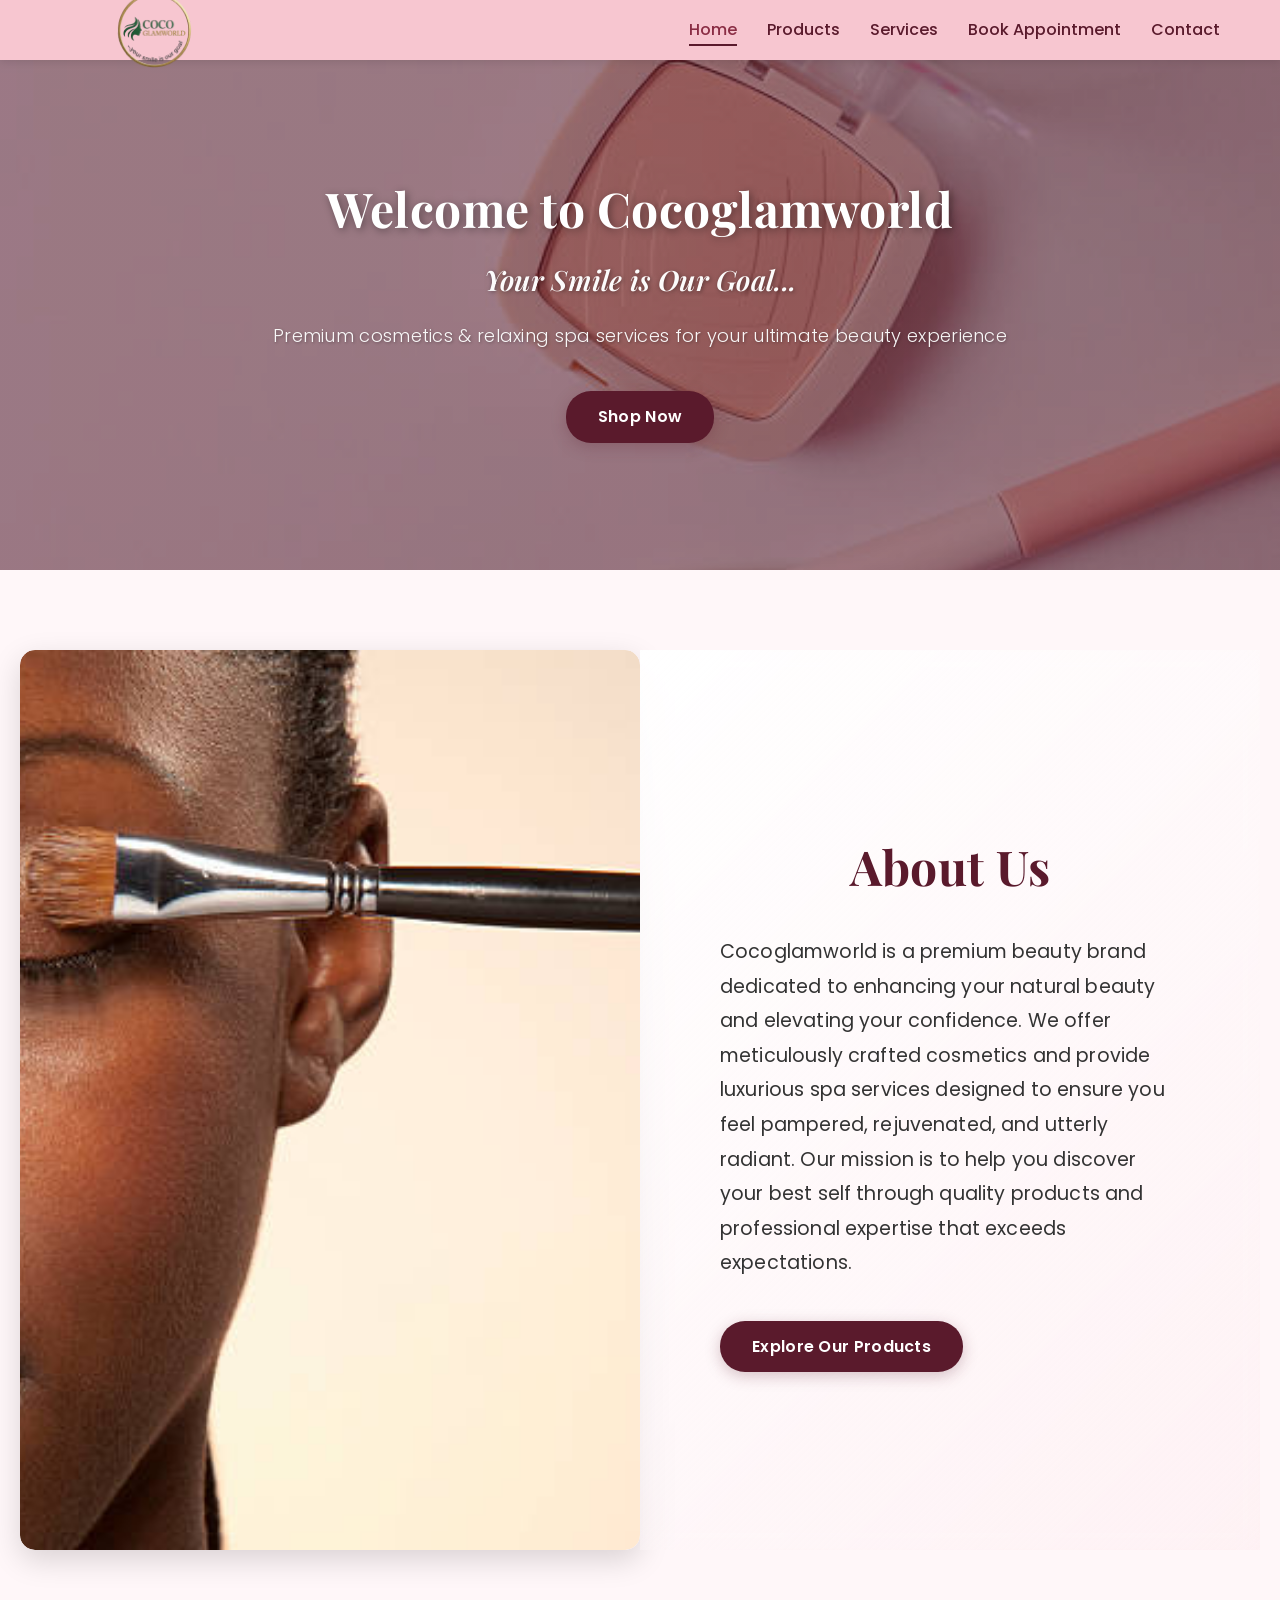
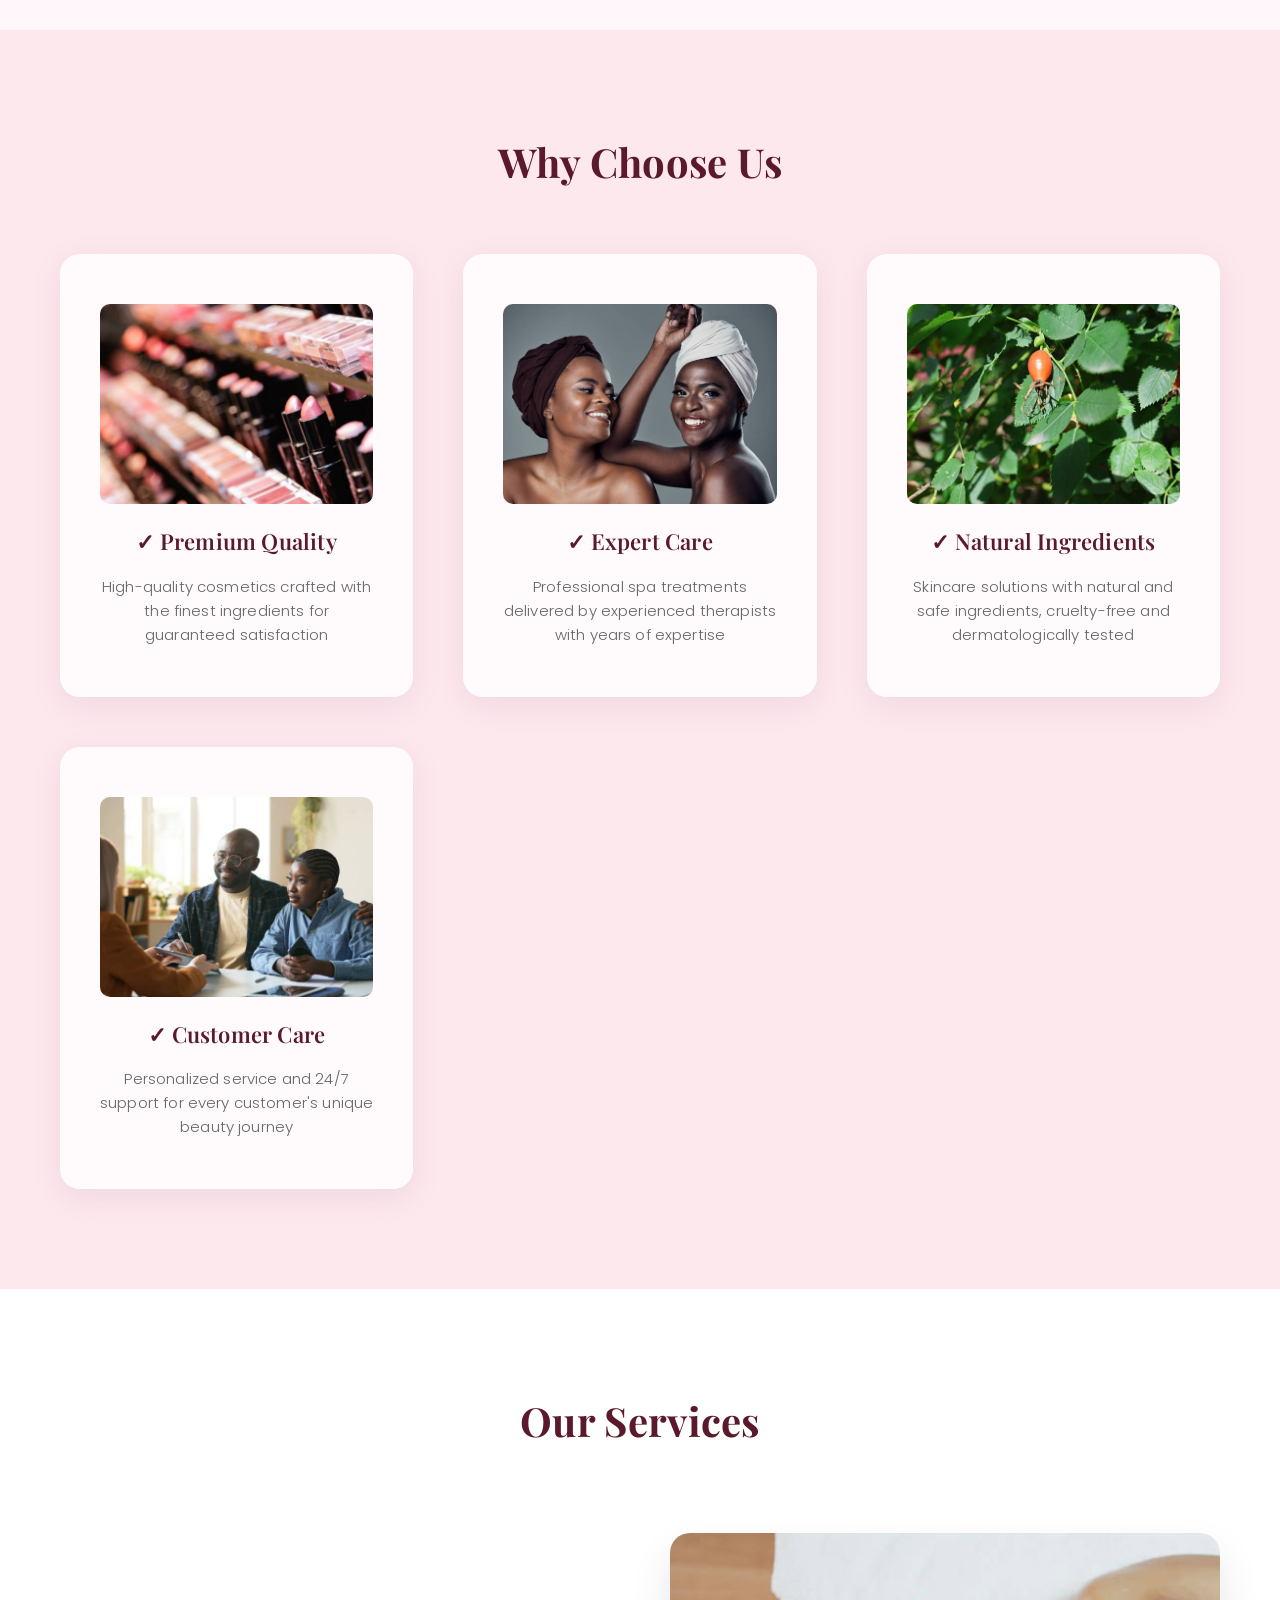
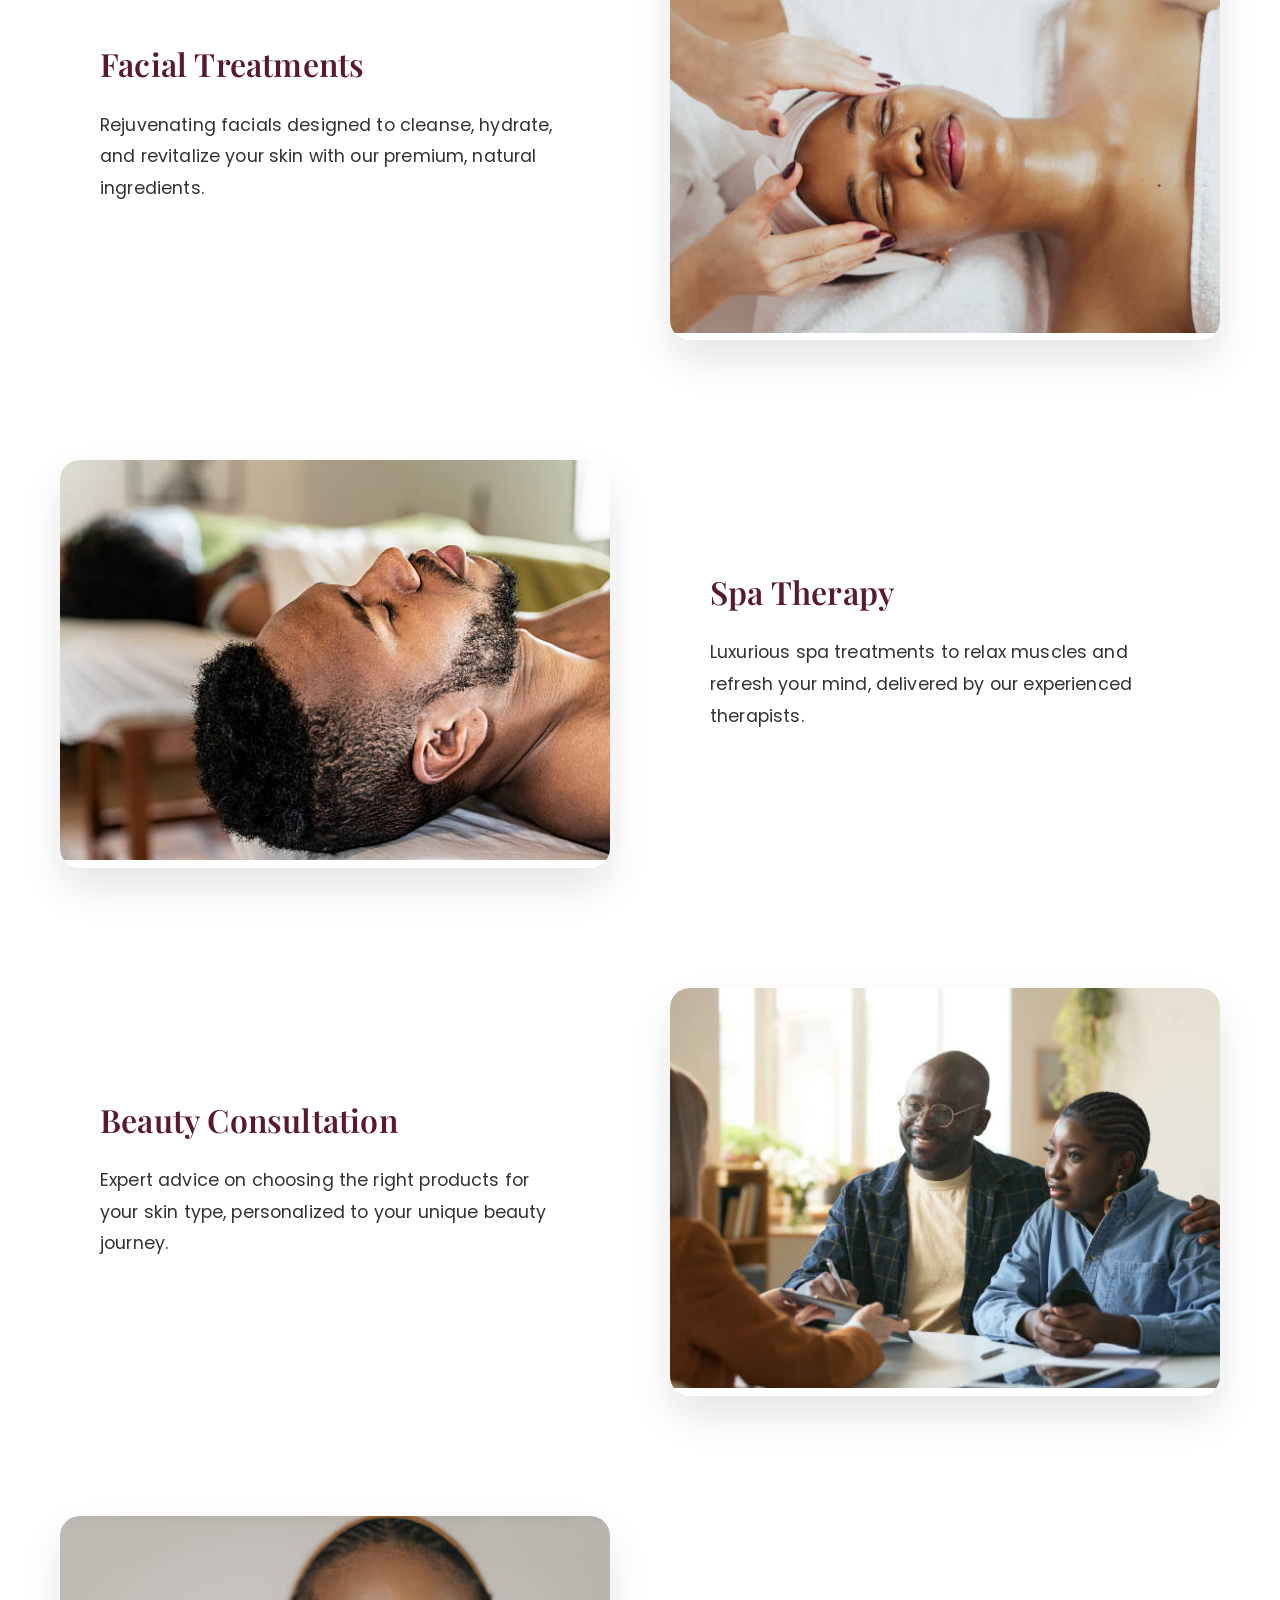
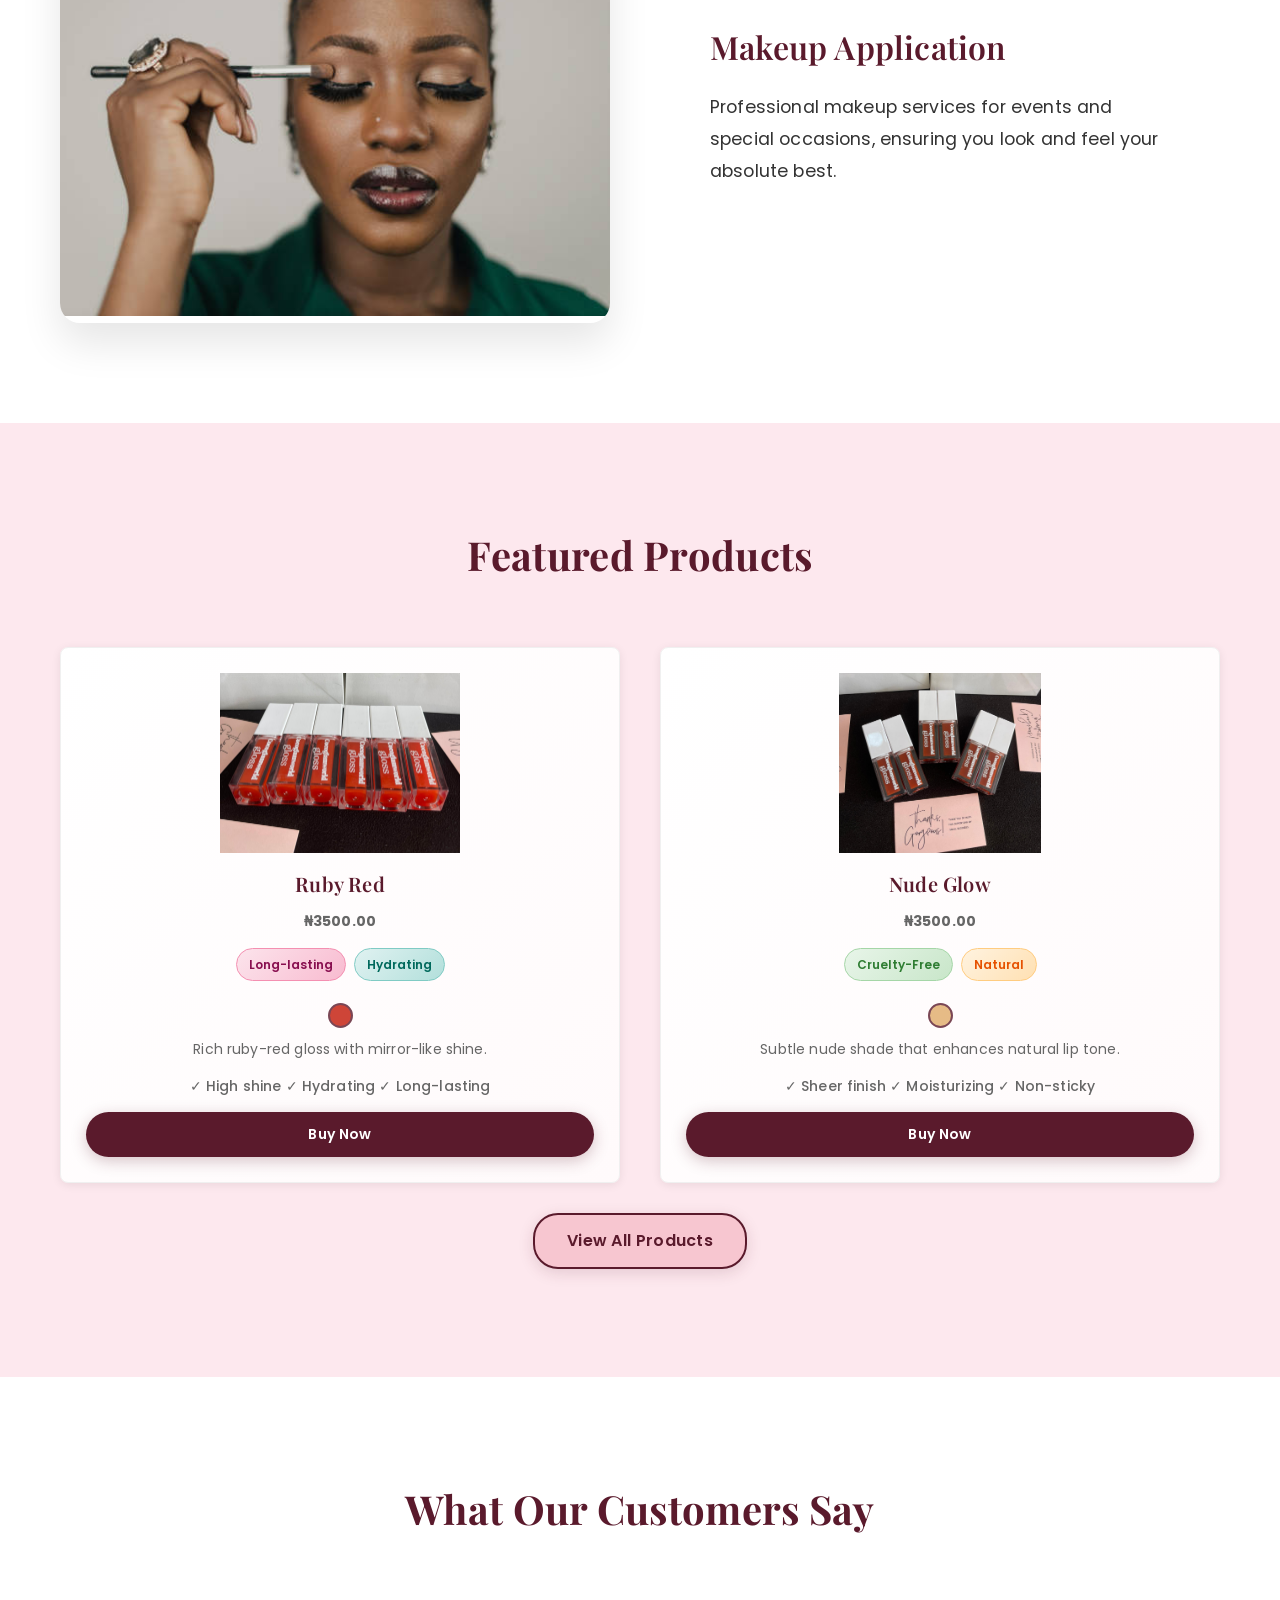
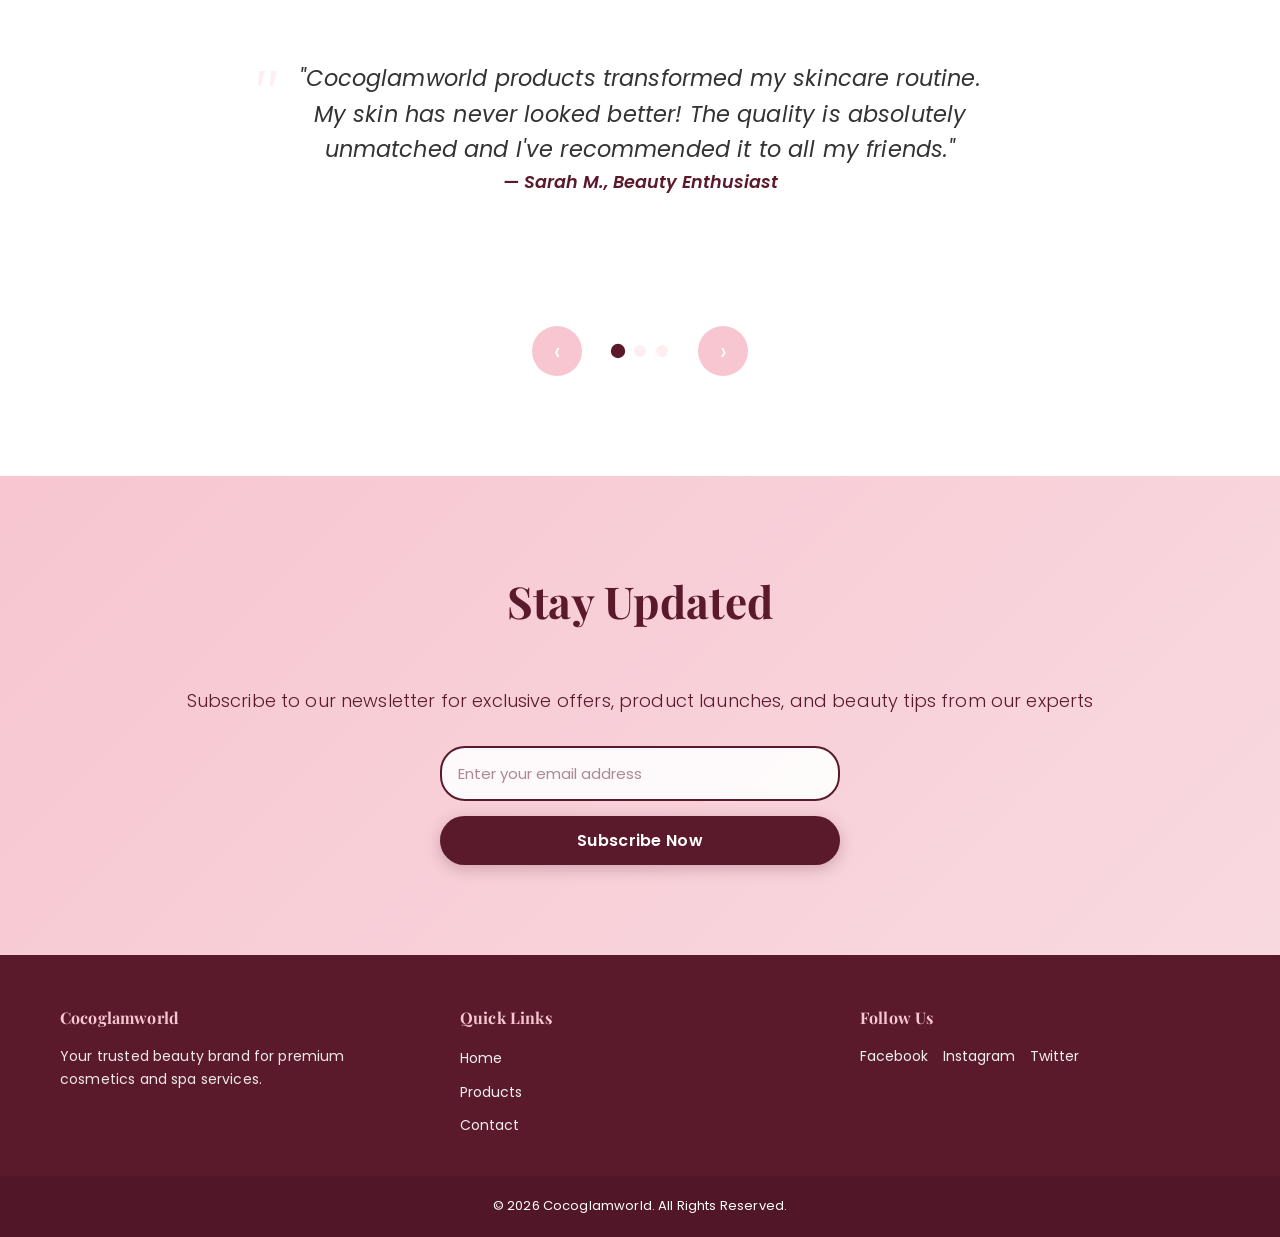
==== index.html @ d9395683 "Add order success page" ====
<!DOCTYPE html>
<html lang="en">
<head>
    <meta charset="UTF-8">
    <meta name="viewport" content="width=device-width, initial-scale=1.0">
    <meta name="description" content="Cocoglamworld - Premium cosmetics and professional spa services for your ultimate beauty experience. Luxurious treatments, quality products, and expert care.">
    <meta name="keywords" content="beauty, spa, cosmetics, massage, facials, skincare, luxury">
    <meta name="author" content="Cocoglamworld">
    <meta property="og:title" content="Cocoglamworld - Premium Beauty & Spa Services">
    <meta property="og:description" content="Experience luxury spa services and premium cosmetics designed to enhance your natural beauty and boost your confidence.">
    <meta property="og:type" content="website">
    <meta property="og:url" content="https://cocoglamworld.com">
    <meta name="twitter:card" content="summary_large_image">
    <meta name="twitter:title" content="Cocoglamworld - Your Beauty Destination">
    <meta name="twitter:description" content="Premium cosmetics and professional spa services in Abuja, Nigeria.">
    <meta name="theme-color" content="#5a1a2c">
    <meta name="apple-mobile-web-app-capable" content="yes">
    <link rel="canonical" href="https://cocoglamworld.com">
    <title>Cocoglamworld - Premium Cosmetics & Spa Services</title>
    <link href="https://fonts.googleapis.com/css2?family=Playfair+Display:wght@600;700;800&family=Poppins:wght@300;400;500;600;700&display=swap" rel="stylesheet">
    <link rel="stylesheet" href="style.css">
</head>
<body>

    <!-- Navigation Bar -->
    <nav class="navbar">
        <div class="nav-container">
            <a href="index.html" class="logo"><img src="images/roundlogo-removebg-preview.png" alt="Cocoglamworld Logo"></a>
            <button class="nav-toggle" id="navToggle" aria-label="Open menu">
                <span></span>
                <span></span>
                <span></span>
            </button>
            <ul class="nav-menu" id="navMenu">
                <li><a href="index.html" class="active">Home</a></li>
                <li><a href="products.html">Products</a></li>
                <li><a href="services.html">Services</a></li>
                <li><a href="products.html?type=service#orderForm">Book Appointment</a></li>
                <li><a href="contact.html">Contact</a></li>
            </ul>
        </div>
    </nav>

    <!-- Hero Section -->
    <section class="hero" aria-label="Hero section featuring luxury cosmetics and beauty products flat lay with soft pastel background">
        <div class="hero-content">
            <h1>Welcome to Cocoglamworld</h1>
            <p class="tagline">Your Smile is Our Goal...</p>
            <p class="hero-subtitle">Premium cosmetics & relaxing spa services for your ultimate beauty experience</p>
            <a href="products.html" class="btn btn-primary">Shop Now</a>
        </div>
    </section>

    <!-- About Section -->
    <section class="about" aria-label="About us section with background image of woman with natural beauty">
        <div class="about-split">
            <div class="about-image">
                <img src="images/aboutbackground.jpg" alt="Woman with natural beauty" />
            </div>
            <div class="about-content">
                <h2>About Us</h2>
                <p>
                    Cocoglamworld is a premium beauty brand dedicated to enhancing your natural beauty and elevating your confidence. 
                    We offer meticulously crafted cosmetics and provide luxurious spa services designed to ensure you feel pampered, 
                    rejuvenated, and utterly radiant. Our mission is to help you discover your best self through quality products and 
                    professional expertise that exceeds expectations.
                </p>
                <a href="products.html" class="btn btn-primary">Explore Our Products</a>
            </div>
        </div>
    </section>

    <!-- Features Section -->
    <section class="features">
        <div class="container">
            <h2>Why Choose Us</h2>
            <div class="features-grid">
                <div class="feature-card">
                    <img src="images/Premiumbeautycosmetics.jpg" alt="Premium beauty products" loading="lazy" />
                    <h3>✓ Premium Quality</h3>
                    <p>High-quality cosmetics crafted with the finest ingredients for guaranteed satisfaction</p>
                </div>
                <div class="feature-card">
                    <img src="images/Expertbeautycaresession.jpg" alt="Expert beauty care session" loading="lazy" />
                    <h3>✓ Expert Care</h3>
                    <p>Professional spa treatments delivered by experienced therapists with years of expertise</p>
                </div>
                <div class="feature-card">
                    <img src="images/Naturalskincareingredients.jpg" alt="Natural skincare ingredients" loading="lazy" />
                    <h3>✓ Natural Ingredients</h3>
                    <p>Skincare solutions with natural and safe ingredients, cruelty-free and dermatologically tested</p>
                </div>
                <div class="feature-card">
                    <img src="images/Happycustomerconsultation.jpg" alt="Happy customer consultation" loading="lazy" />
                    <h3>✓ Customer Care</h3>
                    <p>Personalized service and 24/7 support for every customer's unique beauty journey</p>
                </div>
            </div>
        </div>
    </section>

    <!-- Services Section -->
    <section class="services" id="services">
        <div class="container">
            <h2>Our Services</h2>
            <div class="services-flow">
                <div class="service-block">
                    <div class="service-content">
                        <h3>Facial Treatments</h3>
                        <p>Rejuvenating facials designed to cleanse, hydrate, and revitalize your skin with our premium, natural ingredients.</p>
                    </div>
                    <div class="service-image">
                        <img src="images/facialtreatment.jpg " alt="Professional facial treatment service" loading="lazy" />
                    </div>
                </div>
                <div class="service-block reverse">
                    <div class="service-content">
                        <h3>Spa Therapy</h3>
                        <p>Luxurious spa treatments to relax muscles and refresh your mind, delivered by our experienced therapists.</p>
                    </div>
                    <div class="service-image">
                        <img src="images/spatherapy.jpg" alt="Relaxing spa therapy experience" loading="lazy" />
                    </div>
                </div>
                <div class="service-block">
                    <div class="service-content">
                        <h3>Beauty Consultation</h3>
                        <p>Expert advice on choosing the right products for your skin type, personalized to your unique beauty journey.</p>
                    </div>
                    <div class="service-image">
                        <img src="images/Happycustomerconsultation.jpg" alt="Beauty consultation session" loading="lazy" />
                    </div>
                </div>
                <div class="service-block reverse">
                    <div class="service-content">
                        <h3>Makeup Application</h3>
                        <p>Professional makeup services for events and special occasions, ensuring you look and feel your absolute best.</p>
                    </div>
                    <div class="service-image">
                        <img src="images/Makeupapplicationservice.jpg" alt="Professional makeup application service" loading="lazy" />
                    </div>
                </div>
            </div>
        </div>
    </section>

    <!-- Products Preview Section -->
    <section class="products-preview">
        <div class="container">
            <h2>Featured Products</h2>
            <div id="featuredContainer" class="products-grid">
                <!-- featured items injected by JavaScript -->
            </div>
            <div class="text-center">
                <a href="products.html" class="btn btn-secondary">View All Products</a>
            </div>
        </div>
    </section>

    <!-- Testimonials Section -->
    <section class="testimonials">
        <div class="container">
            <h2>What Our Customers Say</h2>
            <div class="testimonial-slider">
                <div class="testimonial-slide active">
                    <blockquote>
                        <p>"Cocoglamworld products transformed my skincare routine. My skin has never looked better! The quality is absolutely unmatched and I've recommended it to all my friends."</p>
                        <cite>— Sarah M., Beauty Enthusiast</cite>
                    </blockquote>
                </div>
                <div class="testimonial-slide">
                    <blockquote>
                        <p>"The spa services are absolutely amazing. I feel completely relaxed and rejuvenated after every visit. The therapists are so professional and attentive to detail."</p>
                        <cite>— Jessica L., Spa Lover</cite>
                    </blockquote>
                </div>
                <div class="testimonial-slide">
                    <blockquote>
                        <p>"Best cosmetics I've used! The quality is outstanding and the results are immediate. Worth every naira spent. I'm a loyal customer for life!"</p>
                        <cite>— Amanda T., Makeup Artist</cite>
                    </blockquote>
                </div>
                <div class="slider-controls">
                    <button class="slider-btn prev" aria-label="Previous testimonial">‹</button>
                    <div class="slider-dots">
                        <span class="dot active" data-slide="0"></span>
                        <span class="dot" data-slide="1"></span>
                        <span class="dot" data-slide="2"></span>
                    </div>
                    <button class="slider-btn next" aria-label="Next testimonial">›</button>
                </div>
            </div>
        </div>
    </section>

    <!-- Newsletter Section -->
    <section class="newsletter">
        <div class="container">
            <h2>Stay Updated</h2>
            <p>Subscribe to our newsletter for exclusive offers, product launches, and beauty tips from our experts</p>
            <form  action="https://formspree.io/f/xqednlyq" method="post" class="newsletter-form" id="newsletterForm"> 
                <label for="newsletterEmail" style="display:none;">Email Address</label>
                <input type="email" id="newsletterEmail" name="email" placeholder="Enter your email address" required aria-required="true" aria-label="Email address for newsletter subscription">
                <button type="submit" class="btn btn-primary">Subscribe Now</button>
            </form>
        </div>
    </section>

    <!-- Footer -->
    <footer class="footer">
        <div class="footer-content">
            <div class="footer-section">
                <h4>Cocoglamworld</h4>
                <p>Your trusted beauty brand for premium cosmetics and spa services.</p>
            </div>
            <div class="footer-section">
                <h4>Quick Links</h4>
                <ul>
                    <li><a href="index.html">Home</a></li>
                    <li><a href="products.html">Products</a></li>
                    <li><a href="contact.html">Contact</a></li>
                </ul>
            </div>
            <div class="footer-section">
                <h4>Follow Us</h4>
                <div class="social-links">
                    <a href="https://facebook.com" target="_blank" rel="noopener noreferrer">Facebook</a>
                    <a href="https://instagram.com" target="_blank" rel="noopener noreferrer">Instagram</a>
                    <a href="https://twitter.com" target="_blank" rel="noopener noreferrer">Twitter</a>
                </div>
            </div>
        </div>
        <div class="footer-bottom">
            <p>&copy; 2026 Cocoglamworld. All Rights Reserved.</p>
        </div>
    </footer>

    <script src="products-data.js"></script>
    <script src="script.js"></script>
</body>
</html>
---- style.css ----
/* Import premium fonts */
@import url('https://fonts.googleapis.com/css2?family=Playfair+Display:wght@600;700;800&family=Poppins:wght@300;400;500;600;700&display=swap');

/* Reset default browser styles */
* {
    margin: 0;
    padding: 0;
    box-sizing: border-box;
    font-family: 'Poppins', sans-serif;
}

/* Root Variables */
:root {
    --primary-color: #f7c6d0;
    --secondary-color: #5a1a2c;
    --light-bg: #fff7f9;
    --accent-color: #ffe4ea;
    --dark-text: #333;
    --light-text: #7a2b3e;
    --border-radius: 8px;
    --transition: 0.3s ease;
}

/* Body & General */
body {
    background-color: var(--light-bg);
    color: var(--dark-text);
    line-height: 1.6;
    font-weight: 400;
    overflow-x: hidden;
    padding-top: 60px;
}

p {
    font-family: 'Poppins', sans-serif;
    font-weight: 400;
    letter-spacing: 0.15px;
}

.container {
    max-width: 1200px;
    margin: 0 auto;
    padding: 0 20px;
}

/* Navigation Bar */
.navbar {
    background-color: var(--primary-color);
    position: fixed;
    top: 0;
    left: 0;
    right: 0;
    box-shadow: 0 2px 8px rgba(0, 0, 0, 0.1);
    z-index: 1000;
    width: 100%;
    overflow: visible;
}

.nav-container {
    max-width: 1200px;
    margin: 0 auto;
    padding: 0 20px;
    display: flex;
    justify-content: space-between;
    align-items: center;
    height: 60px;
    overflow: visible;
    width: 100%;
}

.logo {
    display: flex;
    align-items: center;
    text-decoration: none;
    height: 100%;
}

.logo img {
    max-height: 80px;
    width: auto;
    border-radius: 20%;
    height: auto;
    object-fit: contain;
    transition: all 0.3s ease;
    /* ensure transparent background fits navbar */
    display: block;
}

/* adapt to smaller screens */
@media (max-width: 768px) {
    .logo img {
        max-height: 60px;
    }
}

/* smaller logo when menu opens (optional, keeps icon tidy) */
.nav-toggle.open + .logo img {
    max-height: 50px;
}

.logo img:hover {
    transform: scale(1.05);
    opacity: 0.8;
}

.nav-menu {
    display: flex;
    list-style: none;
    gap: 30px;
}

.nav-menu a {
    color: var(--secondary-color);
    text-decoration: none;
    font-weight: 500;
    transition: color var(--transition);
    position: relative;
}

.nav-menu a:hover,
.nav-menu a.active {
    color: #8a2d44;
}

.nav-menu a.active::after {
    content: '';
    position: absolute;
    bottom: -5px;
    left: 0;
    width: 100%;
    height: 2px;
    background-color: var(--secondary-color);
}

.nav-toggle {
    display: none;
    flex-direction: column;
    background: none;
    border: none;
    cursor: pointer;
    gap: 6px;
}

.nav-toggle span {
    width: 25px;
    height: 3px;
    background-color: var(--secondary-color);
    border-radius: 2px;
    transition: all 0.4s cubic-bezier(0.175, 0.885, 0.32, 1.275);
    transform-origin: center;
}

/* hamburger to cross animation */
.nav-toggle.open span:nth-child(1) {
    transform: rotate(45deg) translate(8px, 8px);
}
.nav-toggle.open span:nth-child(2) {
    opacity: 0;
    transform: translateX(-10px);
}
.nav-toggle.open span:nth-child(3) {
    transform: rotate(-45deg) translate(7px, -7px);
}

/* link hover underline */
.nav-menu a:hover {
    text-decoration: underline;
}

/* Hero Section */
.hero {
    background: linear-gradient(135deg, rgba(90, 26, 44, 0.55), rgba(90, 26, 44, 0.55)), url('images/herobackground.jpg') center/cover no-repeat;
    padding: 120px 20px;
    text-align: center;
    color: white;
    min-height: 500px;
    display: flex;
    align-items: center;
    justify-content: center;
}

.hero-content h1 {
    font-family: 'Playfair Display', serif;
    font-size: 3rem;
    font-weight: 700;
    margin-bottom: 20px;
    color: white;
    text-shadow: 2px 2px 8px rgba(0, 0, 0, 0.4);
    letter-spacing: 0.5px;
    line-height: 1.2;
}

.tagline {
    font-family: 'Playfair Display', serif;
    font-size: 1.75rem;
    font-weight: 600;
    font-style: italic;
    margin-bottom: 20px;
    color: rgba(255, 255, 255, 0.98);
    text-shadow: 1px 1px 4px rgba(0, 0, 0, 0.4);
    letter-spacing: 0.3px;
}

.hero-subtitle {
    font-size: 18px;
    margin-bottom: 40px;
    color: rgba(255, 255, 255, 0.95);
    text-shadow: 1px 1px 3px rgba(0, 0, 0, 0.3);
    font-weight: 300;
    letter-spacing: 0.3px;
    line-height: 1.6;
}

/* Page Header (for products page) */
.page-header {
    background: linear-gradient(135deg, rgba(90, 26, 44, 0.55), rgba(90, 26, 44, 0.55)), url('images/herobackground.jpg') center/cover no-repeat;
    padding: 80px 20px;
    text-align: center;
    color: white;
    min-height: 350px;
    display: flex;
    align-items: center;
    justify-content: center;
}

.page-header h1 {
    font-family: 'Playfair Display', serif;
    font-size: 2.75rem;
    font-weight: 700;
    margin-bottom: 15px;
    color: white;
    text-shadow: 2px 2px 8px rgba(0, 0, 0, 0.4);
    letter-spacing: 0.3px;
}

.page-header p {
    font-size: 18px;
    color: rgba(255, 255, 255, 0.95);
    text-shadow: 1px 1px 3px rgba(0, 0, 0, 0.3);
    font-weight: 300;
}

/* Buttons */
.btn {
    display: inline-block;
    padding: 13px 32px;
    border-radius: 25px;
    text-decoration: none;
    font-family: 'Poppins', sans-serif;
    font-weight: 600;
    border: none;
    cursor: pointer;
    transition: all 0.4s cubic-bezier(0.175, 0.885, 0.32, 1.275);
    font-size: 16px;
    letter-spacing: 0.3px;
    position: relative;
    overflow: hidden;
}

.btn:disabled {
    opacity: 0.6;
    cursor: not-allowed;
    box-shadow: none;
}

.btn:disabled:hover {
    transform: none;
    box-shadow: none;
}

.btn-loading::after {
    content: ' ⟳';
    animation: spin 0.8s linear infinite;
}

@keyframes spin {
    from {
        transform: rotate(0deg);
    }
    to {
        transform: rotate(360deg);
    }
}

.btn-primary {
    background-color: var(--secondary-color);
    color: white;
    box-shadow: 0 4px 15px rgba(90, 26, 44, 0.25);
}

.btn-primary:hover {
    background-color: #7a2b3e;
    transform: translateY(-3px);
    box-shadow: 0 8px 22px rgba(90, 26, 44, 0.4);
}

.btn-primary:active {
    transform: translateY(-1px);
}

.btn-secondary {
    background-color: var(--primary-color);
    color: var(--secondary-color);
    border: 2px solid var(--secondary-color);
    box-shadow: 0 4px 15px rgba(90, 26, 44, 0.15);
}

.btn-secondary:hover {
    background-color: var(--secondary-color);
    color: white;
    transform: translateY(-3px);
    box-shadow: 0 8px 22px rgba(90, 26, 44, 0.3);
}

.text-center {
    text-align: center;
    margin-top: 30px;
}

/* Sections */
section {
    padding: 80px 20px;
}

h1 {
    font-family: 'Playfair Display', serif;
    font-weight: 700;
    letter-spacing: 0.5px;
    color: var(--secondary-color);
}

h2 {
    text-align: center;
    margin-bottom: 50px;
    color: var(--secondary-color);
    font-family: 'Playfair Display', serif;
    font-size: 44px;
    font-weight: 700;
    letter-spacing: 0.3px;
}

h3 {
    color: var(--secondary-color);
    font-family: 'Playfair Display', serif;
    font-weight: 600;
    font-size: 24px;
    letter-spacing: 0.2px;
}

h4 {
    font-family: 'Playfair Display', serif;
    font-weight: 700;
    letter-spacing: 0.15px;
    color: var(--secondary-color);
}

/* About Section */
.about {
    min-height: 100vh;
    position: relative;
    overflow: hidden;
}

.about-split {
    display: grid;
    grid-template-columns: 1fr 1fr;
    min-height: 100vh;
}

.about-image {
    position: relative;
    overflow: hidden;
    border-radius: 15px;
    box-shadow: 0 10px 30px rgba(0, 0, 0, 0.15);
}

.about-image img {
    width: 100%;
    height: 100%;
    object-fit: cover;
    position: absolute;
    top: 0;
    left: 0;
    border-radius: 15px;
}

.about-content {
    background: linear-gradient(135deg, rgba(255, 255, 255, 0.95), rgba(247, 198, 208, 0.1));
    display: flex;
    flex-direction: column;
    justify-content: center;
    padding: 100px 80px;
    backdrop-filter: blur(10px);
}

.about-content h2 {
    font-size: 3rem;
    color: var(--secondary-color);
    margin-bottom: 30px;
    font-weight: 700;
}

.about-content p {
    font-size: 1.2rem;
    line-height: 1.8;
    color: var(--dark-text);
    margin-bottom: 40px;
    max-width: 500px;
}

.about-content .btn {
    align-self: flex-start;
}

/* Features Section */
.features {
    background-color: #fde8ee;
    padding: 100px 20px;
}

.features h2 {
    text-align: center;
    margin-bottom: 60px;
    color: var(--secondary-color);
    font-size: 2.5rem;
    font-weight: 700;
}

.features-grid {
    display: grid;
    grid-template-columns: repeat(auto-fit, minmax(280px, 1fr));
    gap: 50px;
    margin-top: 50px;
}

.feature-card {
    background-color: rgba(255, 255, 255, 0.8);
    padding: 50px 40px;
    text-align: center;
    border-radius: 20px;
    transition: all 0.4s cubic-bezier(0.175, 0.885, 0.32, 1.275);
    position: relative;
    overflow: hidden;
    backdrop-filter: blur(10px);
    box-shadow: 0 8px 32px rgba(90, 26, 44, 0.08);
}

.feature-card::before {
    content: '';
    position: absolute;
    top: 0;
    left: -100%;
    width: 100%;
    height: 100%;
    background: linear-gradient(90deg, transparent, rgba(247, 198, 208, 0.15), transparent);
    transition: left 0.5s ease;
}

.feature-card:hover {
    transform: translateY(-8px);
    box-shadow: 0 20px 40px rgba(90, 26, 44, 0.12);
}

.feature-card:hover::before {
    left: 100%;
}

.feature-icon {
    font-size: 48px;
    margin-bottom: 20px;
    display: block;
}

.feature-card h3 {
    margin-bottom: 15px;
    font-size: 22px;
}

.feature-card p {
    color: #666;
    font-size: 15px;
    line-height: 1.6;
    font-weight: 300;
}

.feature-card img {
    width: 100%;
    height: 200px;
    object-fit: cover;
    border-radius: 10px;
    margin-bottom: 20px;
    display: block;
    transition: transform 0.4s ease;
}

.feature-card:hover img {
    transform: scale(1.05);
}

/* Services Section */
.services {
    background-color: white;
    padding: 100px 20px;
}

/* Service Listing Page */
.services-listing {
    background-color: #fff7f9;
    padding: 80px 0;
}

.services-listing h2 {
    color: var(--secondary-color);
    margin-bottom: 20px;
    font-size: 2rem;
    text-align: center;
}

.services-category {
    margin-bottom: 60px;
}

.services-category h2 {
    text-align: left;
    margin-bottom: 25px;
}

.services-grid {
    display: grid;
    grid-template-columns: repeat(auto-fit, minmax(260px, 1fr));
    gap: 40px;
    margin-top: 40px;
}

.service-card {
    background-color: white;
    border-radius: 16px;
    box-shadow: 0 8px 24px rgba(0,0,0,0.08);
    overflow: hidden;
    transition: transform 0.3s ease, box-shadow 0.3s ease;
    display: flex;
    flex-direction: column;
}

.service-card:hover {
    transform: translateY(-6px);
    box-shadow: 0 12px 32px rgba(0,0,0,0.12);
}

.service-card img {
    width: 100%;
    height: 180px;
    object-fit: cover;
    display: block;
}

.service-info {
    padding: 20px;
    flex-grow: 1;
    display: flex;
    flex-direction: column;
}

.service-info h3 {
    font-size: 1.4rem;
    color: var(--secondary-color);
    margin-bottom: 10px;
}

.service-info p {
    flex-grow: 1;
    font-size: 0.95rem;
    color: #555;
    margin-bottom: 10px;
}

.service-meta {
    font-size: 0.9rem;
    color: #777;
    margin-bottom: 15px;
}

.service-badge {
    position: absolute;
    top: 10px;
    right: 10px;
    background: var(--primary-color);
    color: white;
    padding: 5px 10px;
    border-radius: 12px;
    font-size: 0.8rem;
    font-weight: 600;
}

.book-btn {
    margin-top: auto;
    padding: 12px 20px;
    background: var(--primary-color);
    color: white;
    border: none;
    border-radius: 8px;
    cursor: pointer;
    font-size: 1rem;
    transition: background 0.3s ease;
}

.book-btn:hover {
    background: var(--secondary-color);
}

.services h2 {
    text-align: center;
    margin-bottom: 80px;
    color: var(--secondary-color);
    font-size: 2.5rem;
    font-weight: 700;
}

.services-flow {
    display: flex;
    flex-direction: column;
    gap: 120px;
}

.service-block {
    display: grid;
    grid-template-columns: 1fr 1fr;
    gap: 60px;
    align-items: center;
    opacity: 0;
    transform: translateY(30px);
    animation: fadeInUp 0.8s ease forwards;
}

.service-block:nth-child(1) { animation-delay: 0.2s; }
.service-block:nth-child(2) { animation-delay: 0.4s; }
.service-block:nth-child(3) { animation-delay: 0.6s; }
.service-block:nth-child(4) { animation-delay: 0.8s; }

.service-block.reverse {
    direction: rtl;
}

.service-block.reverse .service-content {
    direction: ltr;
}

.service-content {
    padding: 40px;
}

.service-content h3 {
    font-size: 2rem;
    color: var(--secondary-color);
    margin-bottom: 20px;
    font-weight: 600;
}

.service-content p {
    font-size: 1.1rem;
    line-height: 1.8;
    color: var(--dark-text);
    margin-bottom: 30px;
}

.service-image {
    position: relative;
    overflow: hidden;
    border-radius: 20px;
    box-shadow: 0 20px 40px rgba(0, 0, 0, 0.1);
}

.service-image img {
    width: 100%;
    height: 400px;
    object-fit: cover;
    transition: transform 0.6s ease;
}

.service-block:hover .service-image img {
    transform: scale(1.05);
}

@keyframes fadeInUp {
    to {
        opacity: 1;
        transform: translateY(0);
    }
}

@keyframes slideInMenu {
    from {
        opacity: 0;
        transform: translateY(-10px);
    }
    to {
        opacity: 1;
        transform: translateY(0);
    }
}
.service-card img {
    width: 100%;
    height: 200px;
    object-fit: cover;
    border-radius: 10px;
    margin-bottom: 20px;
    display: block;
    transition: transform 0.4s ease;
}

.service-card:hover img {
    transform: scale(1.05);
}

/* Products Preview Section */
.products-preview {
    background-color: #fde8ee;
    padding: 100px 20px;
}

.products-preview h2 {
    text-align: center;
    margin-bottom: 60px;
    color: var(--secondary-color);
    font-size: 2.5rem;
    font-weight: 700;
}

.products-grid {
    display: grid;
    grid-template-columns: repeat(auto-fit, minmax(280px, 1fr));
    gap: 40px;
    margin-top: 50px;
}

.product-item,
.product-card {
    background-color: transparent;
    padding: 30px;
    text-align: center;
    transition: all 0.4s cubic-bezier(0.175, 0.885, 0.32, 1.275);
    position: relative;
    overflow: hidden;
    display: flex;
    flex-direction: column;
    border-radius: 0;
    box-shadow: none;
}

.product-item::before,
.product-card::before {
    content: '';
    position: absolute;
    top: 0;
    left: -100%;
    width: 100%;
    height: 100%;
    background: linear-gradient(90deg, transparent, rgba(247, 198, 208, 0.1), transparent);
    transition: left 0.6s ease;
    z-index: -1;
}

.product-item:hover,
.product-card:hover {
    transform: translateY(-5px);
}

.product-item:hover::before,
.product-card:hover::before {
    left: 100%;
}

.product-image {
    font-size: 48px;
    margin-bottom: 15px;
}

.product-item h3,
.product-card h3 {
    margin-bottom: 10px;
    font-size: 20px;
    flex-grow: 0;
}

.product-price {
    color: var(--secondary-color);
    font-weight: 700;
    font-size: 18px;
    margin-bottom: 12px;
}

.product-item p,
.product-card p {
    color: #666;
    font-size: 14px;
    line-height: 1.6;
    flex-grow: 1;
    margin-bottom: 15px;
}

.product-img {
    width: 100%;
    height: 180px;
    object-fit: cover;
    border-radius: 10px;
    margin-bottom: 15px;
    display: block;
    transition: transform 0.4s ease;
}

.product-item:hover .product-img,
.product-card:hover .product-img {
    transform: scale(1.08);
}

/* Beauty Badges */
.product-badges {
    display: flex;
    gap: 8px;
    flex-wrap: wrap;
    margin-bottom: 12px;
    justify-content: center;
}

.badge {
    display: inline-block;
    padding: 6px 12px;
    background: linear-gradient(135deg, var(--primary-color), #f9d9e0);
    color: var(--secondary-color);
    border-radius: 20px;
    font-size: 12px;
    font-weight: 600;
    border: 1px solid var(--primary-color);
    white-space: nowrap;
    animation: badgePulse 2s ease-in-out infinite;
}

.badge.cruelty-free {
    background: linear-gradient(135deg, #e8f5e9, #c8e6c9);
    color: #2e7d32;
    border-color: #a5d6a7;
}

.badge.hydrating {
    background: linear-gradient(135deg, #e0f2f1, #b2dfdb);
    color: #00695c;
    border-color: #80cbc4;
}

.badge.long-lasting {
    background: linear-gradient(135deg, #fce4ec, #f8bbd0);
    color: #880e4f;
    border-color: #f48fb1;
}

.badge.natural {
    background: linear-gradient(135deg, #fff3e0, #ffe0b2);
    color: #e65100;
    border-color: #ffcc80;
}

.badge.bestseller {
    background: linear-gradient(135deg, #f3e5f5, #e1bee7);
    color: #6a1b9a;
    border-color: #ce93d8;
}

@keyframes badgePulse {
    0%, 100% {
        opacity: 1;
    }
    50% {
        opacity: 0.8;
    }
}

.swatch {
    width: 25px;
    height: 25px;
    border-radius: 50%;
    margin: 10px auto;
    border: 2px solid var(--secondary-color);
    opacity: 0.8;
}

.product-benefits {
    font-size: 13px;
    color: var(--secondary-color);
    margin-bottom: 12px;
    font-weight: 500;
}

.coming-soon-badge {
    display: inline-block;
    background: var(--secondary-color);
    color: white;
    padding: 8px 16px;
    border-radius: 20px;
    font-size: 12px;
    font-weight: 600;
    margin-bottom: 15px;
}

.buy-now-btn {
    margin-top: auto;
    font-size: 14px;
    padding: 10px 20px;
}

/* Testimonials Section */
.testimonials {
    background-color: white;
    padding: 100px 20px;
}

.testimonials h2 {
    text-align: center;
    margin-bottom: 60px;
    color: var(--secondary-color);
    font-size: 2.5rem;
    font-weight: 700;
}

.testimonial-slider {
    max-width: 800px;
    margin: 0 auto;
    position: relative;
}

.testimonial-slide {
    display: none;
    text-align: center;
    padding: 60px 40px;
}

.testimonial-slide.active {
    display: block;
}

.testimonial-slide blockquote {
    font-size: 1.4rem;
    line-height: 1.6;
    color: var(--dark-text);
    font-style: italic;
    margin-bottom: 30px;
    position: relative;
}

.testimonial-slide blockquote::before {
    content: '"';
    font-size: 4rem;
    color: rgba(247, 198, 208, 0.3);
    position: absolute;
    top: -20px;
    left: -30px;
    font-family: Georgia, serif;
}

.testimonial-slide cite {
    font-size: 1.1rem;
    color: var(--secondary-color);
    font-weight: 600;
    display: block;
}

.slider-controls {
    display: flex;
    justify-content: center;
    align-items: center;
    gap: 30px;
    margin-top: 40px;
}

.slider-btn {
    background: var(--primary-color);
    color: white;
    border: none;
    width: 50px;
    height: 50px;
    border-radius: 50%;
    cursor: pointer;
    font-size: 1.5rem;
    transition: all 0.3s ease;
    display: flex;
    align-items: center;
    justify-content: center;
}

.slider-btn:hover {
    background: var(--secondary-color);
    transform: scale(1.1);
}

.slider-dots {
    display: flex;
    gap: 10px;
}

.dot {
    width: 12px;
    height: 12px;
    border-radius: 50%;
    background: rgba(247, 198, 208, 0.3);
    cursor: pointer;
    transition: all 0.3s ease;
}

.dot.active {
    background: var(--secondary-color);
    transform: scale(1.2);
}

/* Payment choices / appointment fields */
#paymentOptions {
    margin-top: 20px;
}
#paymentOptions label {
    font-size: 0.95rem;
    margin-right: 15px;
    cursor: pointer;
}
#appointmentFields .form-group {
    margin-top: 15px;
}

/* Newsletter Section */
.newsletter {
    background: linear-gradient(135deg, var(--primary-color), #f9d9e0);
    text-align: center;
    color: var(--secondary-color);
    padding: 90px 20px;
}

.newsletter h2 {
    color: var(--secondary-color);
}

.newsletter p {
    font-size: 18px;
    margin-bottom: 30px;
    font-weight: 300;
}

.newsletter-form {
    display: flex;
    flex-direction: column;
    gap: 15px;
    max-width: 400px;
    margin: 0 auto;
}

.newsletter-form input {
    padding: 14px 16px;
    border: 2px solid var(--secondary-color);
    border-radius: 25px;
    font-size: 15px;
    font-family: 'Poppins', sans-serif;
    background: rgba(255, 255, 255, 0.9);
    transition: all 0.3s ease;
}

.newsletter-form input::placeholder {
    color: rgba(90, 26, 44, 0.5);
}

.newsletter-form input:focus {
    outline: none;
    box-shadow: 0 0 12px rgba(90, 26, 44, 0.25);
    background: white;
    border-color: #7a2b3e;
}

.newsletter-form button {
    padding: 12px;
}

/* Contact Section */
.contact-section {
    background-color: white;
    padding: 60px 20px;
    max-width: 1200px;
    margin: 0 auto;
}

.contact-wrapper {
    display: grid;
    grid-template-columns: 1fr 1fr;
    gap: 50px;
    margin-top: 30px;
}

.contact-form-container,
.contact-info-container {
    width: 100%;
}

.contact-info {
    display: grid;
    grid-template-columns: 1fr;
    gap: 25px;
}

.info-card {
    background-color: var(--light-bg);
    padding: 30px;
    border-radius: var(--border-radius);
    border-left: 4px solid var(--secondary-color);
    box-shadow: 0 2px 8px rgba(0, 0, 0, 0.05);
    transition: all 0.3s ease;
}

.info-card:hover {
    box-shadow: 0 4px 15px rgba(0, 0, 0, 0.1);
    transform: translateY(-3px);
}

.info-card h3 {
    color: var(--secondary-color);
    margin-bottom: 15px;
    font-size: 18px;
}

.info-card p {
    color: var(--dark-text);
    line-height: 1.6;
}

.info-card a {
    color: var(--secondary-color);
    text-decoration: none;
    transition: color 0.3s ease;
}

.info-card a:hover {
    text-decoration: underline;
}

.contact-form {
    display: flex;
    flex-direction: column;
    gap: 20px;
}

.contact-form .form-group {
    display: flex;
    flex-direction: column;
}

.contact-form .form-group label {
    margin-bottom: 6px;
    font-weight: 500;
}

.contact-form .form-group input,
.contact-form .form-group select,
.contact-form .form-group textarea {
    padding: 10px;
    border: 2px solid var(--secondary-color);
    border-radius: var(--border-radius);
    font-size: 16px;
    transition: all 0.3s cubic-bezier(0.175, 0.885, 0.32, 1.275);
    background-color: #fff;
}

.contact-form .form-group input:focus,
.contact-form .form-group select:focus,
.contact-form .form-group textarea:focus {
    outline: none;
    box-shadow: 0 0 8px rgba(90, 26, 44, 0.4);
    border-color: #7a2b3e;
    transform: translateY(-2px);
    background-color: rgba(247, 198, 208, 0.2);
}

/* Order Form Section */
.order-form {
    background-color: var(--light-bg);
    padding: 60px 20px;
    text-align: center;
}

.order-form-element {
    display: flex;
    flex-direction: column;
    gap: 20px;
    max-width: 500px;
    margin: 0 auto;
}

.order-form-element .form-group {
    display: flex;
    flex-direction: column;
}

.order-form-element .form-group label {
    margin-bottom: 6px;
    font-weight: 500;
}

.order-form-element .form-group input,
.order-form-element .form-group select,
.order-form-element .form-group textarea {
    padding: 10px;
    border: 2px solid var(--secondary-color);
    border-radius: var(--border-radius);
    font-size: 16px;
    transition: all 0.3s cubic-bezier(0.175, 0.885, 0.32, 1.275);
    background-color: #fff;
}

.order-form-element .form-group input:focus,
.order-form-element .form-group select:focus,
.order-form-element .form-group textarea:focus {
    outline: none;
    box-shadow: 0 0 8px rgba(90, 26, 44, 0.4);
    border-color: #7a2b3e;
    transform: translateY(-2px);
    background-color: rgba(247, 198, 208, 0.2);
}

.form-price {
    font-weight: 600;
    color: var(--secondary-color);
    font-size: 18px;
    margin: 10px 0;
}

/* All Products Section */
.all-products {
    background-color: white;
}

/* Product Filter */
.products-filter {
    display: flex;
    justify-content: center;
    gap: 15px;
    margin-bottom: 40px;
    flex-wrap: wrap;
}

.filter-btn {
    padding: 10px 20px;
    border: 2px solid var(--primary-color);
    background-color: white;
    color: var(--secondary-color);
    border-radius: var(--border-radius);
    cursor: pointer;
    font-weight: 600;
    transition: all var(--transition);
}

.filter-btn:hover,
.filter-btn.active {
    background-color: var(--secondary-color);
    color: white;
    border-color: var(--secondary-color);
}

/* Products Showcase */
.products-showcase {
    display: grid;
    grid-template-columns: repeat(auto-fill, minmax(220px, 1fr));
    gap: 30px;
    margin-bottom: 40px;
}

.product-item {
    background: linear-gradient(135deg, #ffffff, #fffafb);
    padding: 25px;
    border-radius: var(--border-radius);
    text-align: center;
    box-shadow: 0 2px 10px rgba(0, 0, 0, 0.08);
    transition: all var(--transition);
    border: 1px solid #f0f0f0;
}

.product-item:hover {
    transform: translateY(-8px);
    box-shadow: 0 8px 25px rgba(90, 26, 44, 0.15);
    border-color: var(--primary-color);
}

.product-img {
    font-size: 60px;
    margin-bottom: 15px;
}

.product-item h3 {
    font-size: 20px;
    margin-bottom: 10px;
    color: var(--secondary-color);
}

.product-description {
    font-size: 14px;
    color: #666;
    margin-bottom: 12px;
}

.product-benefits {
    font-size: 12px;
    color: #888;
    margin-bottom: 20px;
    line-height: 1.6;
}

.product-item .btn {
    width: 100%;
    padding: 12px;
    font-size: 14px;
}

.product-item img {
    width: 100%;
    height: auto;
    max-height: 180px;
    object-fit: contain;
    border-radius: var(--border-radius);
    margin-bottom: 15px;
    display: block;
}

/* Why Us Section */
.why-us {
    background-color: #fde8ee;
}

.why-us-grid {
    display: grid;
    grid-template-columns: repeat(auto-fit, minmax(240px, 1fr));
    gap: 30px;
    margin-top: 40px;
}

.why-card {
    background-color: white;
    padding: 30px;
    text-align: center;
    border-radius: var(--border-radius);
    box-shadow: 0 2px 8px rgba(0, 0, 0, 0.1);
    transition: all var(--transition);
}

.why-card:hover {
    transform: translateY(-5px);
    box-shadow: 0 6px 20px rgba(90, 26, 44, 0.15);
}

.why-card .icon {
    font-size: 48px;
    margin-bottom: 15px;
}

.why-card h3 {
    margin-bottom: 12px;
    font-size: 18px;
}

.why-card p {
    font-size: 14px;
    color: #666;
    line-height: 1.6;
}

.why-card img {
    width: 100%;
    height: 180px;
    object-fit: cover;
    border-radius: var(--border-radius);
    margin-bottom: 15px;
    display: block;
}

/* CTA Section */
.cta-section {
    background: linear-gradient(135deg, var(--secondary-color), #7a2b3e);
    color: white;
    text-align: center;
    padding: 60px 20px;
}

.cta-section h2 {
    color: white;
    margin-bottom: 15px;
}

.cta-section p {
    font-size: 18px;
    margin-bottom: 30px;
}

.cta-section .btn-primary {
    background-color: var(--primary-color);
    color: var(--secondary-color);
}

.cta-section .btn-primary:hover {
    background-color: white;
}

.cta-subtext {
    font-size: 16px;
    opacity: 0.95;
}

/* Footer */
.footer {
    background-color: var(--secondary-color);
    color: white;
    padding-top: 50px;
}

.footer-content {
    display: grid;
    grid-template-columns: repeat(auto-fit, minmax(250px, 1fr));
    gap: 40px;
    margin-bottom: 30px;
    max-width: 1200px;
    margin-left: auto;
    margin-right: auto;
    padding: 0 20px;
}

.footer-section h4 {
    margin-bottom: 15px;
    color: var(--primary-color);
}

.footer-section p {
    font-size: 14px;
    line-height: 1.6;
    opacity: 0.9;
}

.footer-section ul {
    list-style: none;
}

.footer-section ul li {
    margin-bottom: 8px;
}

.footer-section a {
    color: #f0f0f0;
    text-decoration: none;
    font-size: 14px;
    transition: color var(--transition);
}

.footer-section a:hover {
    color: var(--primary-color);
}

.social-links {
    display: flex;
    gap: 15px;
}

.footer-bottom {
    text-align: center;
    padding: 20px;
    background-color: rgba(0, 0, 0, 0.1);
    font-size: 13px;
}

/* Responsive Design */
@media (max-width: 768px) {
    .nav-toggle {
        display: flex;
    }

    .nav-menu {
        position: fixed;
        top: 60px;
        left: 0;
        right: 0;
        width: 100%;
        background-color: var(--primary-color);
        flex-direction: column;
        gap: 0;
        padding: 20px;
        display: flex;
        max-height: 0;
        overflow: hidden;
        opacity: 0;
        transition: max-height 0.4s cubic-bezier(0.175, 0.885, 0.32, 1.275), opacity 0.3s ease;
        pointer-events: none;
        z-index: 1001;
    }

    .nav-menu.active {
        display: flex;
        max-height: calc(100vh - 60px);
        overflow-y: auto;
        opacity: 1;
        pointer-events: auto;
    }

    .nav-menu li {
        margin: 10px 0;
        opacity: 0;
        animation: slideInMenu 0.4s ease forwards;
    }

    .nav-menu.active li:nth-child(1) {
        animation-delay: 0.1s;
    }
    .nav-menu.active li:nth-child(2) {
        animation-delay: 0.15s;
    }
    .nav-menu.active li:nth-child(3) {
        animation-delay: 0.2s;
    }
    .nav-menu.active li:nth-child(4) {
        animation-delay: 0.25s;
    }
    .nav-menu.active li:nth-child(5) {
        animation-delay: 0.3s;
    }

    .nav-menu a {
        display: block;
        padding: 10px 0;
    }

    .nav-menu a.active::after {
        display: none;
    }

    .hero-content h1 {
        font-size: 2rem;
    }

    .contact-section {
        padding: 40px 15px;
    }

    /* responsive contact layout */
    .contact-wrapper {
        grid-template-columns: 1fr;
        gap: 30px;
    }

    .contact-form-container,
    .contact-info-container {
        padding: 20px 0;
        width: 100%;
    }

    .contact-form .form-group input,
    .contact-form .form-group select,
    .contact-form .form-group textarea {
        padding: 12px;
        font-size: 16px;
        width: 100%;
    }

    .info-card {
        padding: 15px;
        text-align: center;
    }

    .info-card h3 {
        font-size: 18px;
        margin-bottom: 10px;
    }

    .info-card p {
        font-size: 14px;
    }

    .order-form {
        padding: 40px 15px;
    }

    .order-form-element {
        max-width: 100%;
    }

    .order-form-element .form-group input,
    .order-form-element .form-group select,
    .order-form-element .form-group textarea {
        padding: 12px;
        font-size: 16px;
        width: 100%;
    }

    .about p {
        font-size: 16px;
    }

    .tagline {
        font-size: 18px;
    }

    .hero-subtitle {
        font-size: 14px;
    }

    .page-header h1 {
        font-size: 2rem;
    }

    .page-header p {
        font-size: 16px;
    }

    h2 {
        font-size: 28px;
        margin-bottom: 30px;
        letter-spacing: 0.2px;
    }

    section {
        padding: 40px 20px;
    }

    .features-grid,
    .services-grid,
    .products-grid,
    .testimonials-grid,
    .why-us-grid {
        grid-template-columns: 1fr;
        gap: 20px;
    }

    .products-showcase {
        grid-template-columns: repeat(auto-fill, minmax(170px, 1fr));
        gap: 20px;
    }

    .products-filter {
        gap: 10px;
    }

    .filter-btn {
        padding: 8px 15px;
        font-size: 14px;
    }

    .newsletter-form {
        flex-direction: column;
    }

    .newsletter-form input,
    .newsletter-form button {
        width: 100%;
    }

    .order-form-element {
        max-width: 100%;
    }

    .footer-content {
        grid-template-columns: 1fr;
        gap: 30px;
    }

    .about p {
        font-size: 16px;
    }

    .logo img {
        max-height: 50px;
        width: auto;
    }

@media (max-width: 768px) {
    .container {
        padding: 0 15px;
    }

    .hero {
        background: linear-gradient(135deg, rgba(0, 0, 0, 0.76), rgba(0, 0, 0, 0.76)), url('images/herobackground.jpg') center/cover no-repeat;
        padding: 60px 15px;
    }

    .page-header {
        background: linear-gradient(135deg, rgba(0, 0, 0, 0.78), rgba(0, 0, 0, 0.78)), url('images/herobackground.jpg') center/cover no-repeat;
        min-height: 250px;
    }

    /* Responsive About Split */
    .about {
        padding: 0;
    }

    .about-split {
        grid-template-columns: 1fr;
        min-height: auto;
    }

    .about-image {
        min-height: 300px;
    }

    .about-content {
        padding: 60px 40px;
    }

    .about-content h2 {
        font-size: 2.2rem;
    }

    .about-content p {
        font-size: 1rem;
        max-width: none;
    }

    /* Responsive Services */
    .services {
        padding: 60px 20px;
    }

    .services h2 {
        font-size: 2rem;
        margin-bottom: 60px;
    }

    .services-flow {
        gap: 80px;
    }

    .service-block {
        grid-template-columns: 1fr;
        gap: 30px;
        text-align: center;
    }

    .service-block.reverse {
        direction: ltr;
    }

    .service-content {
        padding: 20px 0;
    }

    .service-content h3 {
        font-size: 1.5rem;
    }

    .service-content p {
        font-size: 1rem;
    }

    .service-image img {
        height: 300px;
    }

    /* Responsive Products Preview */
    .products-preview {
        padding: 60px 20px;
    }

    .products-preview h2 {
        font-size: 2rem;
        margin-bottom: 40px;
    }

    .products-grid {
        grid-template-columns: repeat(auto-fit, minmax(220px, 1fr));
        gap: 30px;
    }

    /* Responsive Features */
    .features {
        padding: 60px 20px;
    }

    /* Responsive Service Listing */
    .services-listing {
        padding: 60px 15px;
    }

    .services-grid {
        grid-template-columns: 1fr;
        gap: 25px;
    }

    .service-card img {
        height: 220px;
    }

    .service-info h3 {
        font-size: 1.2rem;
    }

    .book-btn {
        padding: 10px 16px;
        font-size: 0.95rem;
    }

    .features h2 {
        font-size: 2rem;
        margin-bottom: 40px;
    }

    .features-grid {
        gap: 30px;
    }

    .feature-card {
        padding: 40px 30px;
        border-radius: 15px;
    }

    /* Responsive Testimonials */
    .testimonials {
        padding: 60px 20px;
    }

    .testimonials h2 {
        font-size: 2rem;
        margin-bottom: 40px;
    }

    .testimonial-slider {
        max-width: 100%;
        padding: 40px 20px;
    }

    .testimonial-slide blockquote {
        font-size: 1.3rem;
    }

    .slider-controls {
        gap: 20px;
    }

    .slider-btn {
        width: 45px;
        height: 45px;
        font-size: 1.3rem;
    }

    /* Newsletter Section */
    .newsletter {
        padding: 60px 20px;
    }

    .newsletter h2 {
        font-size: 1.8rem;
    }

    .newsletter p {
        font-size: 1rem;
    }

    .newsletter-form {
        max-width: 100%;
    }
}

@media (max-width: 480px) {
    .container {
        padding: 0 12px;
    }

    .logo img {
        max-height: 40px;
        width: auto;
    }

    .hero-content h1 {
        font-size: 28px;
    }

    .tagline {
        font-size: 16px;
    }

    .page-header h1 {
        font-size: 1.5rem;
        letter-spacing: 0.2px;
    }

    h2 {
        font-size: 24px;
    }

    .btn {
        padding: 10px 20px;
        font-size: 14px;
    }

    .hero {
        padding: 50px 20px;
        background: linear-gradient(135deg, rgba(0, 0, 0, 0.77), rgba(0, 0, 0, 0.77)), url('images/herobackground.jpg') center/cover no-repeat;
        min-height: 350px;
    }

    .hero-content h1 {
        font-size: 1.75rem;
        letter-spacing: 0.3px;
    }

    .page-header {
        background: linear-gradient(135deg, rgba(0, 0, 0, 0.79), rgba(0, 0, 0, 0.79)), url('images/herobackground.jpg') center/cover no-repeat;
        min-height: 200px;
        padding: 40px 20px;
    }

    .page-header h1 {
        font-size: 1.75rem;
        letter-spacing: 0.2px;
    }

    /* About Split Section */
    .about {
        padding: 0;
    }

    /* service listing mobile tweaks */
    .services-listing {
        padding: 50px 10px;
    }

    .services-grid {
        gap: 15px;
    }

    .service-card img {
        height: 160px;
    }

    .service-info h3 {
        font-size: 1rem;
    }

    .book-btn {
        padding: 8px 14px;
        font-size: 0.9rem;
    }

    .about-split {
        grid-template-columns: 1fr;
        min-height: auto;
    }

    .about-image {
        min-height: 200px;
    }

    .about-content {
        padding: 30px 15px;
    }

    .about-content h2 {
        font-size: 1.6rem;
        margin-bottom: 15px;
    }

    .about-content p {
        font-size: 0.9rem;
        margin-bottom: 20px;
        line-height: 1.5;
    }

    .about-content .btn {
        padding: 8px 18px;
        font-size: 13px;
    }

    /* Services Section */
    .services {
        padding: 40px 12px;
    }

    .services h2 {
        font-size: 1.8rem;
        margin-bottom: 30px;
    }

    .services-flow {
        gap: 50px;
    }

    .service-block {
        grid-template-columns: 1fr;
        gap: 20px;
    }

    .service-content {
        padding: 10px 0;
    }

    .service-content h3 {
        font-size: 1.3rem;
        margin-bottom: 12px;
    }

    .service-content p {
        font-size: 0.95rem;
        line-height: 1.5;
    }

    .service-image {
        border-radius: 15px;
    }

    .service-image img {
        height: 180px;
        border-radius: 15px;
    }

    /* Products Preview */
    .products-preview {
        padding: 40px 12px;
        background-color: #fde8ee;
    }

    .products-preview h2 {
        font-size: 1.8rem;
        margin-bottom: 25px;
    }

    .products-grid {
        grid-template-columns: 1fr;
        gap: 15px;
    }

    .product-item,
    .product-card {
        padding: 15px;
    }

    .product-img {
        height: 140px;
    }

    /* Features Section */
    .features {
        padding: 40px 12px;
    }

    .features h2 {
        font-size: 1.8rem;
        margin-bottom: 25px;
    }

    .features-grid {
        gap: 15px;
    }

    .feature-card {
        padding: 25px 15px;
        border-radius: 12px;
    }

    .feature-card h3 {
        font-size: 1.1rem;
        margin-bottom: 12px;
    }

    .feature-card p {
        font-size: 0.9rem;
        line-height: 1.5;
    }

    .feature-card img {
        height: 140px;
        margin-bottom: 12px;
    }

    /* Testimonials Section */
    .testimonials {
        padding: 40px 12px;
    }

    .testimonials h2 {
        font-size: 1.8rem;
        margin-bottom: 25px;
    }

    .testimonial-slider {
        max-width: 100%;
        padding: 20px 10px;
    }

    .testimonial-slide {
        padding: 20px 10px;
    }

    .testimonial-slide blockquote {
        font-size: 1.1rem;
        margin-bottom: 15px;
    }

    .testimonial-slide blockquote::before {
        font-size: 2.5rem;
        left: -10px;
        top: -10px;
    }

    .testimonial-slide cite {
        font-size: 0.95rem;
    }

    .slider-controls {
        gap: 12px;
        margin-top: 20px;
    }

    .slider-btn {
        width: 36px;
        height: 36px;
        font-size: 1.1rem;
    }

    .dot {
        width: 8px;
        height: 8px;
    }

    /* Newsletter Section */
    .newsletter {
        padding: 40px 12px;
    }

    .newsletter h2 {
        font-size: 1.5rem;
        margin-bottom: 12px;
    }

    .newsletter p {
        font-size: 0.9rem;
        margin-bottom: 15px;
    }

    .newsletter-form {
        max-width: 100%;
        gap: 10px;
    }

    .newsletter-form input {
        padding: 10px;
        font-size: 16px;
    }

    .newsletter-form button {
        padding: 10px 18px;
        font-size: 13px;
    }

    /* Contact Section */
    .contact-section {
        padding: 30px 12px;
        max-width: 100%;
    }

    .contact-wrapper {
        grid-template-columns: 1fr;
        gap: 20px;
        margin-top: 20px;
    }

    .contact-form-container,
    .contact-info-container {
        padding: 15px 0;
        width: 100%;
    }

    .contact-form-container h2,
    .contact-info-container h2 {
        font-size: 1.4rem;
        margin-bottom: 15px;
    }

    .contact-form .form-group input,
    .contact-form .form-group select,
    .contact-form .form-group textarea {
        padding: 10px;
        font-size: 16px;
        width: 100%;
    }

    .info-card {
        padding: 12px;
        text-align: center;
    }

    .info-card h3 {
        font-size: 1rem;
        margin-bottom: 8px;
    }

    .info-card p {
        font-size: 0.85rem;
        line-height: 1.4;
    }

    .order-form {
        padding: 40px 15px;
    }

    .order-form-element {
        max-width: 100%;
    }

    .order-form-element .form-group input,
    .order-form-element .form-group select,
    .order-form-element .form-group textarea {
        padding: 12px;
        font-size: 16px;
        width: 100%;
    }

    .tagline {
        font-size: 16px;
    }

    .hero-subtitle {
        font-size: 14px;
    }

    .page-header p {
        font-size: 16px;
    }

    section {
        padding: 40px 20px;
    }

    .products-showcase {
        grid-template-columns: repeat(auto-fill, minmax(170px, 1fr));
        gap: 20px;
    }

    .products-filter {
        gap: 10px;
    }

    .filter-btn {
        padding: 8px 15px;
        font-size: 14px;
    }

    .newsletter-form {
        flex-direction: column;
    }

    .newsletter-form input,
    .newsletter-form button {
        width: 100%;
    }

    .footer-content {
        grid-template-columns: 1fr;
        gap: 30px;
    }

    .social-links {
        justify-content: center;
    }
}

/* Extra Small Screens (480px and below) */
@media (max-width: 480px) {
    .hero-content h1 {
        font-size: 1.8rem;
        margin-bottom: 15px;
    }

    .tagline {
        font-size: 1.3rem;
        margin-bottom: 15px;
    }

    .hero-subtitle {
        font-size: 13px;
        margin-bottom: 25px;
    }

    .page-header {
        padding: 60px 15px;
        min-height: 180px;
    }

    .page-header h1 {
        font-size: 1.8rem;
    }

    .page-header p {
        font-size: 13px;
    }

    .btn {
        padding: 10px 20px;
        font-size: 14px;
    }

    /* About Section */
    .about-content {
        padding: 30px 15px;
    }

    .about-content h2 {
        font-size: 1.4rem;
        margin-bottom: 15px;
    }

    .about-content p {
        font-size: 13px;
        line-height: 1.5;
        margin-bottom: 15px;
    }

    .about-image {
        min-height: 200px;
    }

    /* Services */
    .services h2 {
        font-size: 1.5rem;
    }

    .service-content h3 {
        font-size: 1.1rem;
    }

    .service-content p {
        font-size: 12px;
    }

    /* Features */
    .features h2 {
        font-size: 1.5rem;
    }

    .feature-card {
        padding: 20px 15px;
    }

    .feature-card h3 {
        font-size: 1rem;
    }

    .feature-card p {
        font-size: 12px;
    }

    /* Forms */
    .contact-form-container h2,
    .contact-info-container h2 {
        font-size: 1.2rem;
    }

    .contact-form .form-group label,
    .order-form-element .form-group label {
        font-size: 13px;
        margin-bottom: 5px;
    }

    .contact-form .form-group input,
    .contact-form .form-group select,
    .contact-form .form-group textarea,
    .order-form-element .form-group input,
    .order-form-element .form-group select,
    .order-form-element .form-group textarea {
        padding: 10px;
        font-size: 15px;
        min-height: 40px;
    }

    /* Testimonials */
    .testimonial-slide blockquote {
        font-size: 1rem;
    }

    .testimonial-slide cite {
        font-size: 0.85rem;
    }

    /* Newsletter */
    .newsletter h2 {
        font-size: 1.3rem;
    }

    .newsletter p {
        font-size: 12px;
    }

    .newsletter-form {
        max-width: 100%;
    }

    .newsletter-form input,
    .newsletter-form button {
        padding: 12px 10px;
        font-size: 14px;
        min-height: 40px;
    }

    /* Contact Section */
    .contact-wrapper {
        padding: 0;
    }

    .info-card {
        padding: 15px 10px;
    }

    .navbar {
        height: auto;
    }

    .nav-container {
        height: auto;
        padding: 12px 15px;
    }

    .logo img {
        max-height: 50px;
    }
}

/* Tablet/Medium Screens (481px - 1024px) */
@media (min-width: 481px) and (max-width: 1024px) {
    .hero-content h1 {
        font-size: 2.5rem;
    }

    .tagline {
        font-size: 1.5rem;
    }

    .features-grid {
        grid-template-columns: repeat(2, 1fr);
    }

    .products-grid {
        grid-template-columns: repeat(2, 1fr);
    }

    .services-grid {
        grid-template-columns: repeat(2, 1fr);
    }
}
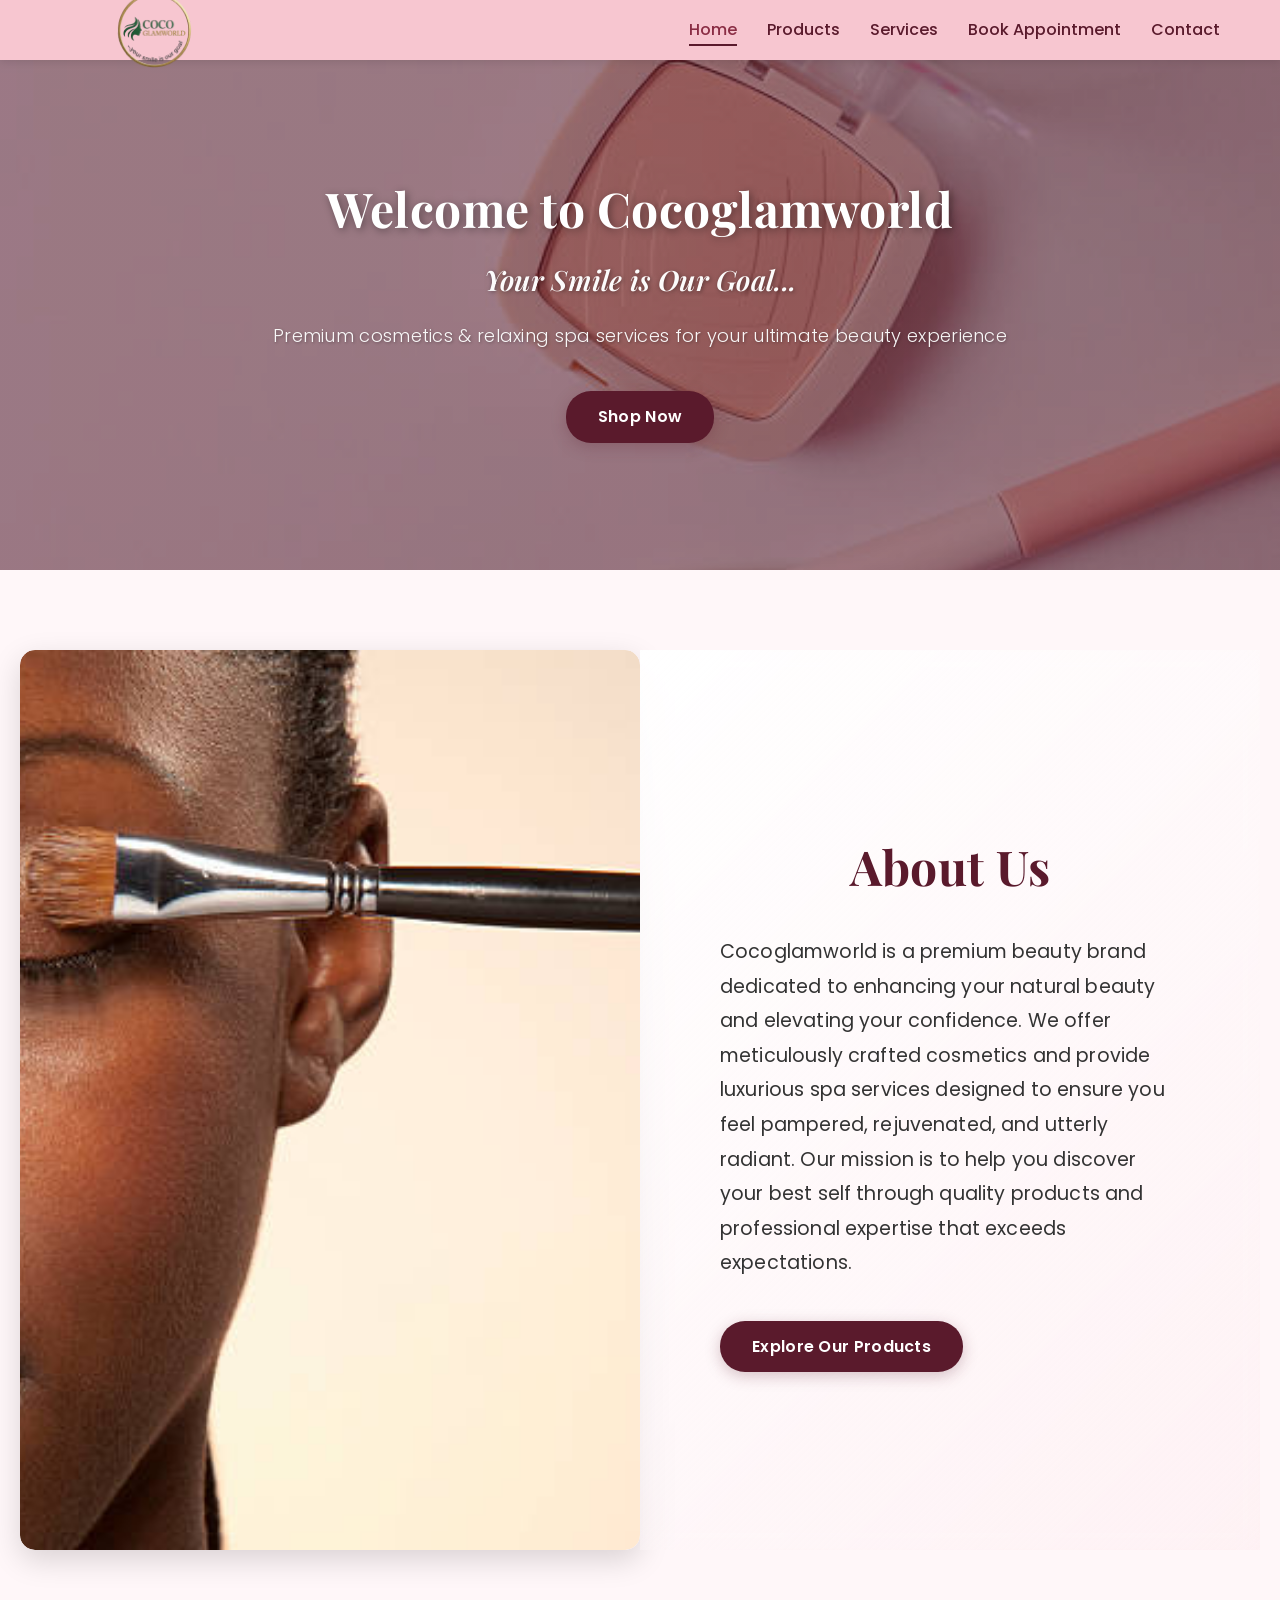
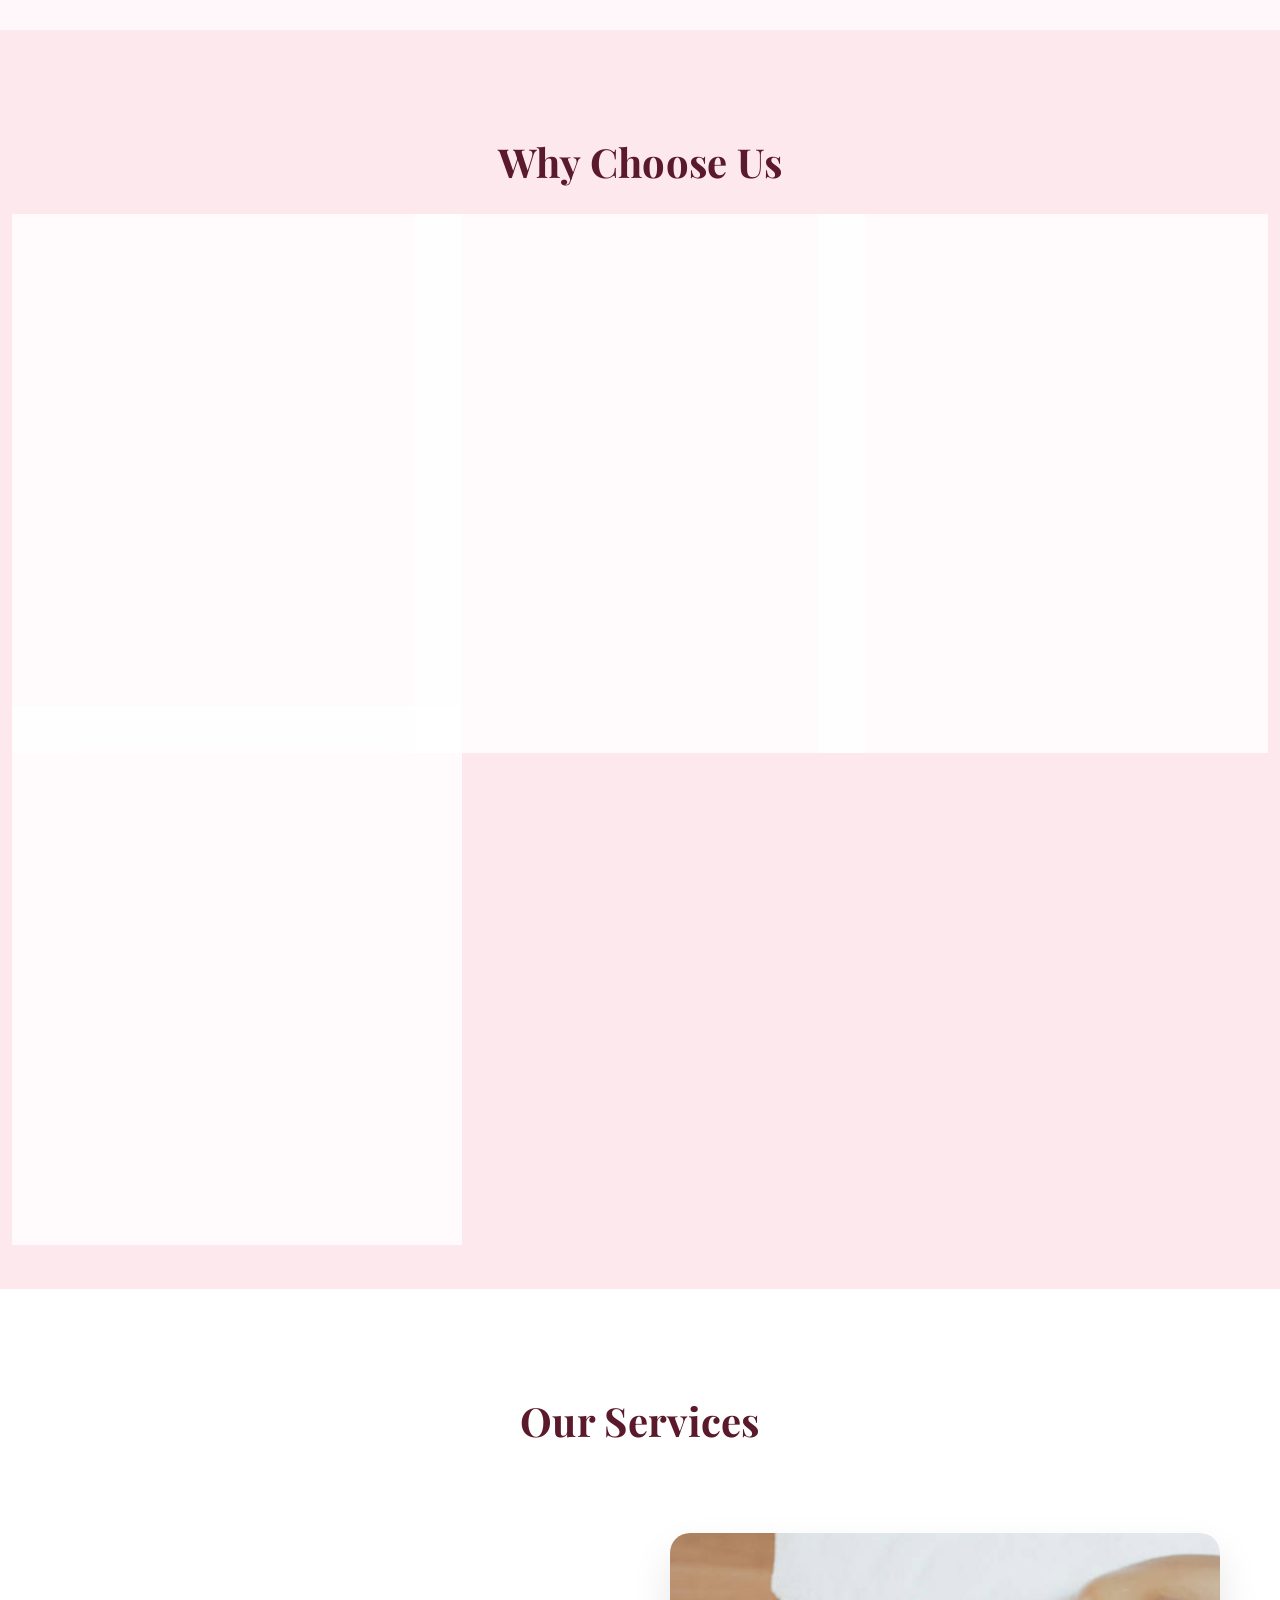
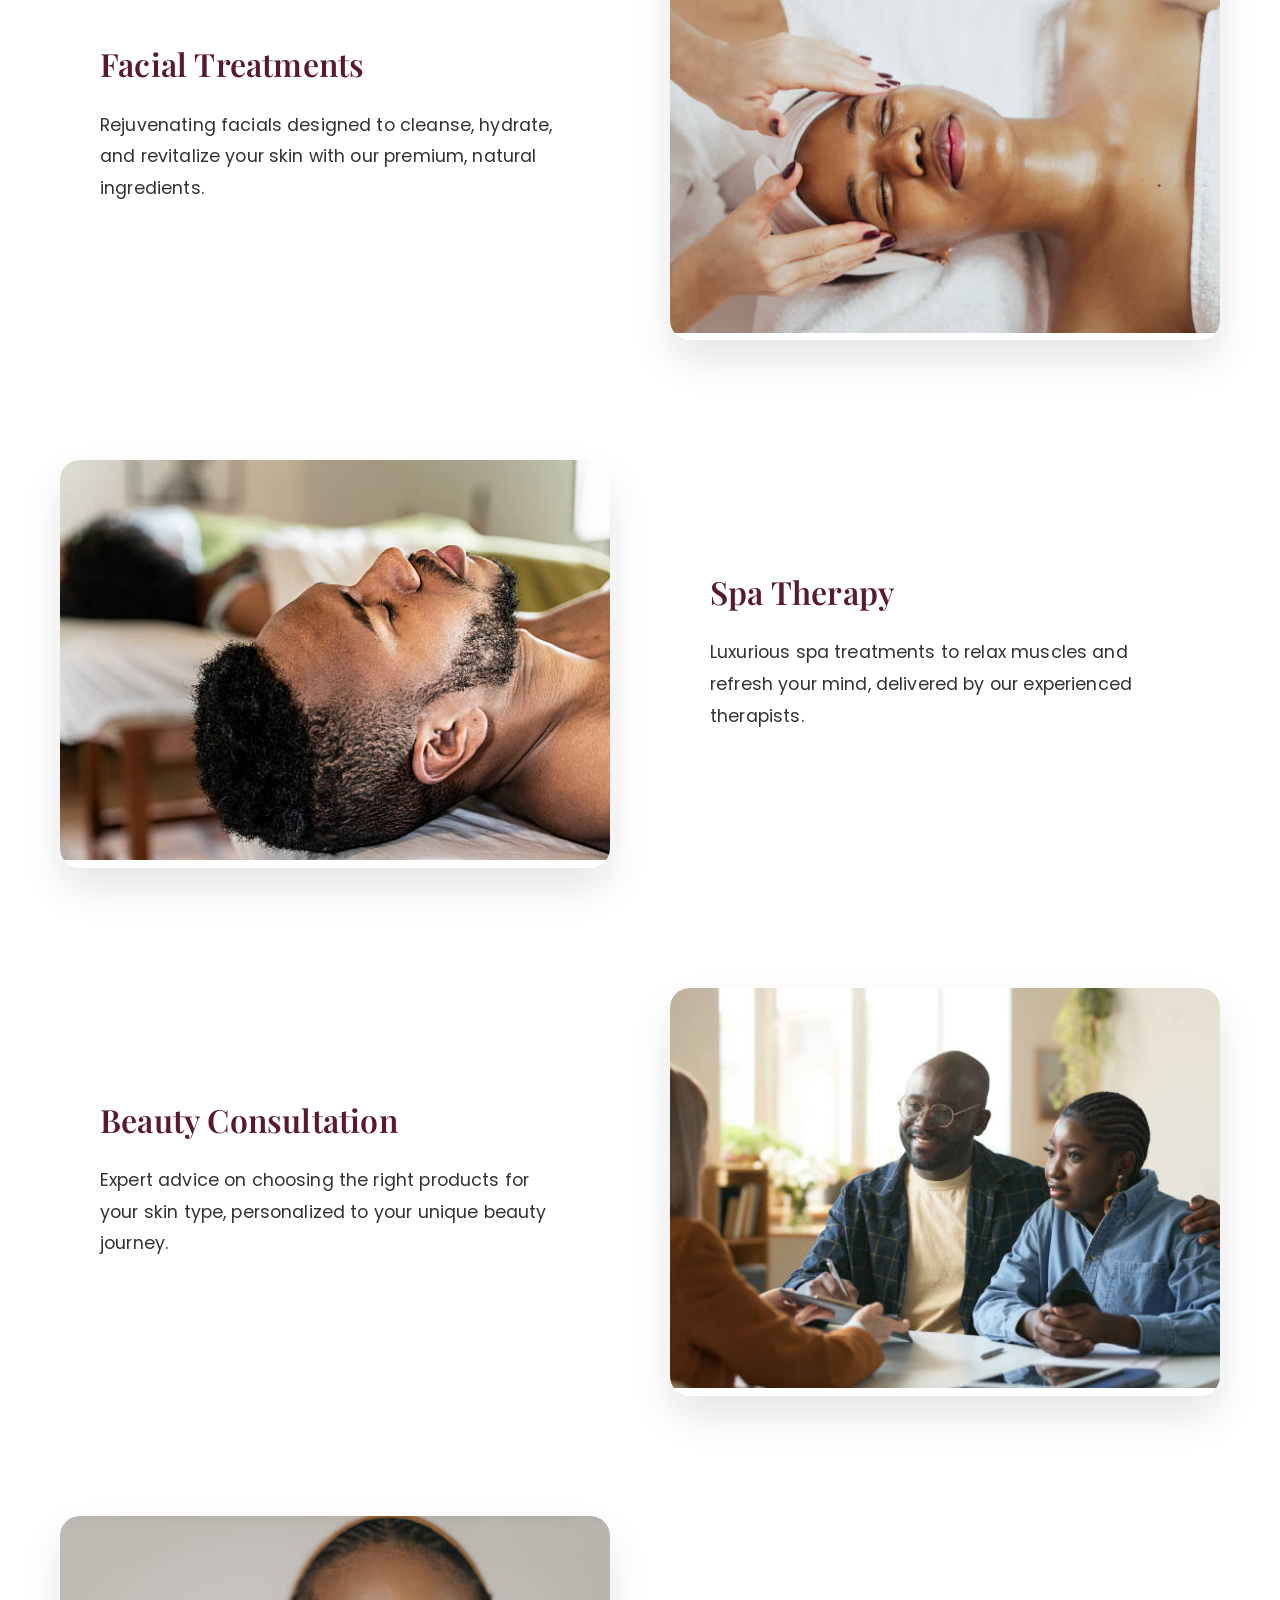
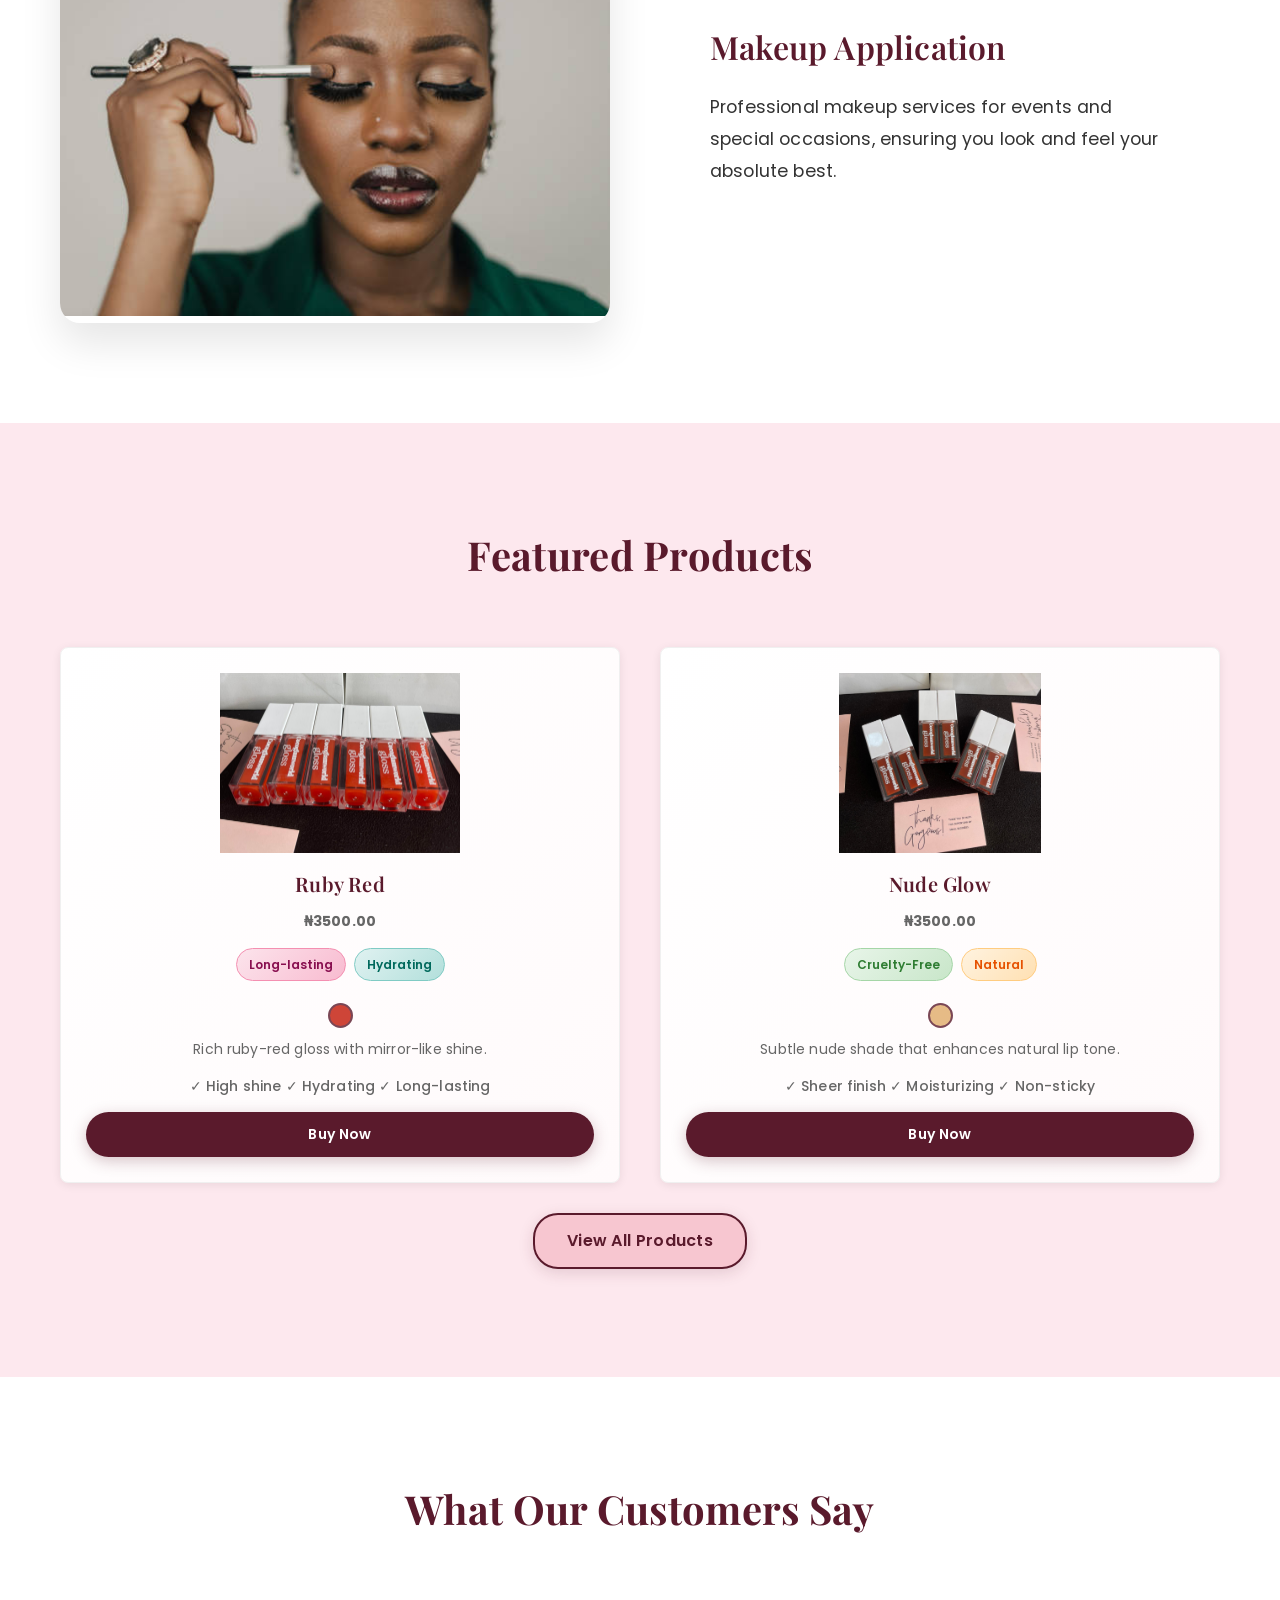
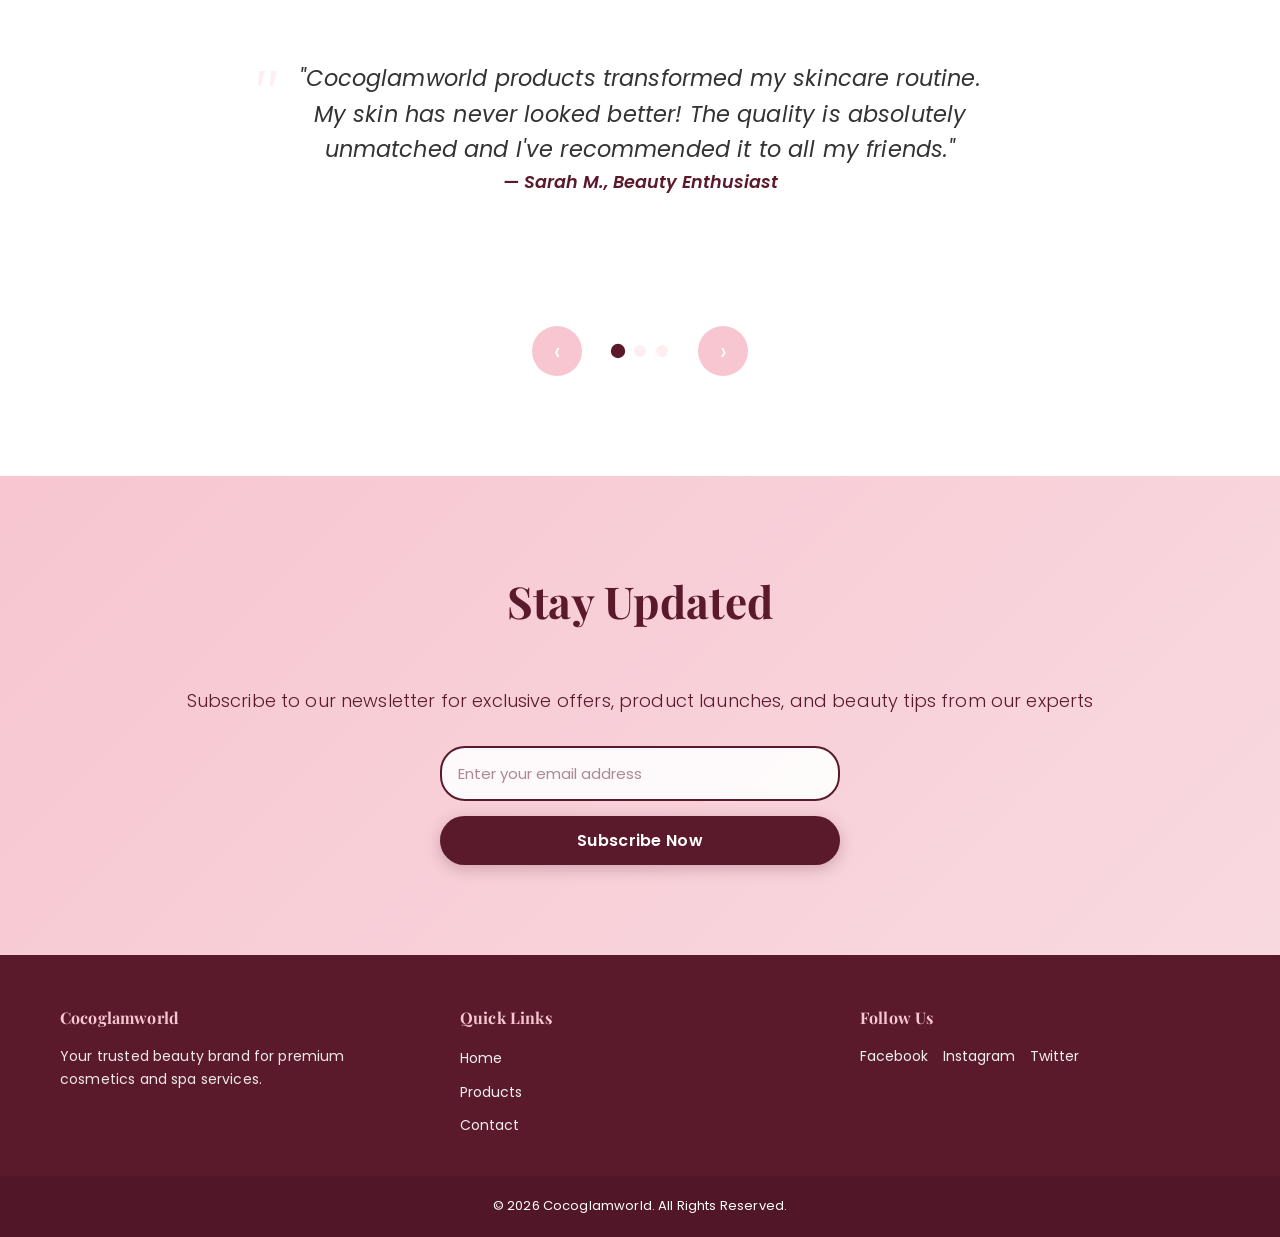
==== commit 8f9035da: "Implement better payment flow" ====
--- a/index.html
+++ b/index.html
@@ -35,7 +35,7 @@
                 <li><a href="index.html" class="active">Home</a></li>
                 <li><a href="products.html">Products</a></li>
                 <li><a href="services.html">Services</a></li>
-                <li><a href="products.html?type=service#orderForm">Book Appointment</a></li>
+                <li><a href="services.html">Book Appointment</a></li>
                 <li><a href="contact.html">Contact</a></li>
             </ul>
         </div>
--- a/style.css
+++ b/style.css
@@ -22,6 +22,18 @@
 }
 
 /* Body & General */
+
+:root {
+    --primary-color: #f7c6d0;
+    --secondary-color: #5a1a2c;
+    --light-bg: #fff7f9;
+    --accent-color: #ffe4ea;
+    --dark-text: #333;
+    --light-text: #7a2b3e;
+    --border-radius: 8px;
+    --transition: 0.3s ease;
+}
+
 body {
     background-color: var(--light-bg);
     color: var(--dark-text);
@@ -1223,6 +1235,65 @@
     color: var(--secondary-color);
     font-size: 18px;
     margin: 10px 0;
+}
+
+/* Form validation errors */
+.form-error {
+    display: none;
+    padding: 12px 16px;
+    margin: 12px 0;
+    border-radius: var(--border-radius);
+    background: #ffebee;
+    color: #c62828;
+    font-size: 0.95rem;
+    border-left: 4px solid #c62828;
+}
+
+.form-error:not(:empty) {
+    display: block;
+}
+
+/* Toast notifications */
+.toast-container {
+    position: fixed;
+    bottom: 24px;
+    right: 24px;
+    z-index: 9999;
+    display: flex;
+    flex-direction: column;
+    gap: 10px;
+    pointer-events: none;
+}
+
+.toast {
+    padding: 14px 20px;
+    border-radius: var(--border-radius);
+    font-size: 0.95rem;
+    font-weight: 500;
+    box-shadow: 0 4px 20px rgba(0, 0, 0, 0.15);
+    animation: toastSlideIn 0.3s ease;
+    pointer-events: auto;
+}
+
+.toast-success {
+    background: #2e7d32;
+    color: white;
+}
+
+.toast-error {
+    background: #c62828;
+    color: white;
+}
+
+@keyframes toastSlideIn {
+    from {
+        opacity: 0;
+        transform: translateX(100%);
+    }
+    to {
+        opacity: 1;
+        transform: translateX(0);
+    }
 }
 
 /* All Products Section */
@@ -1665,6 +1736,7 @@
         max-height: 50px;
         width: auto;
     }
+}
 
 @media (max-width: 768px) {
     .container {
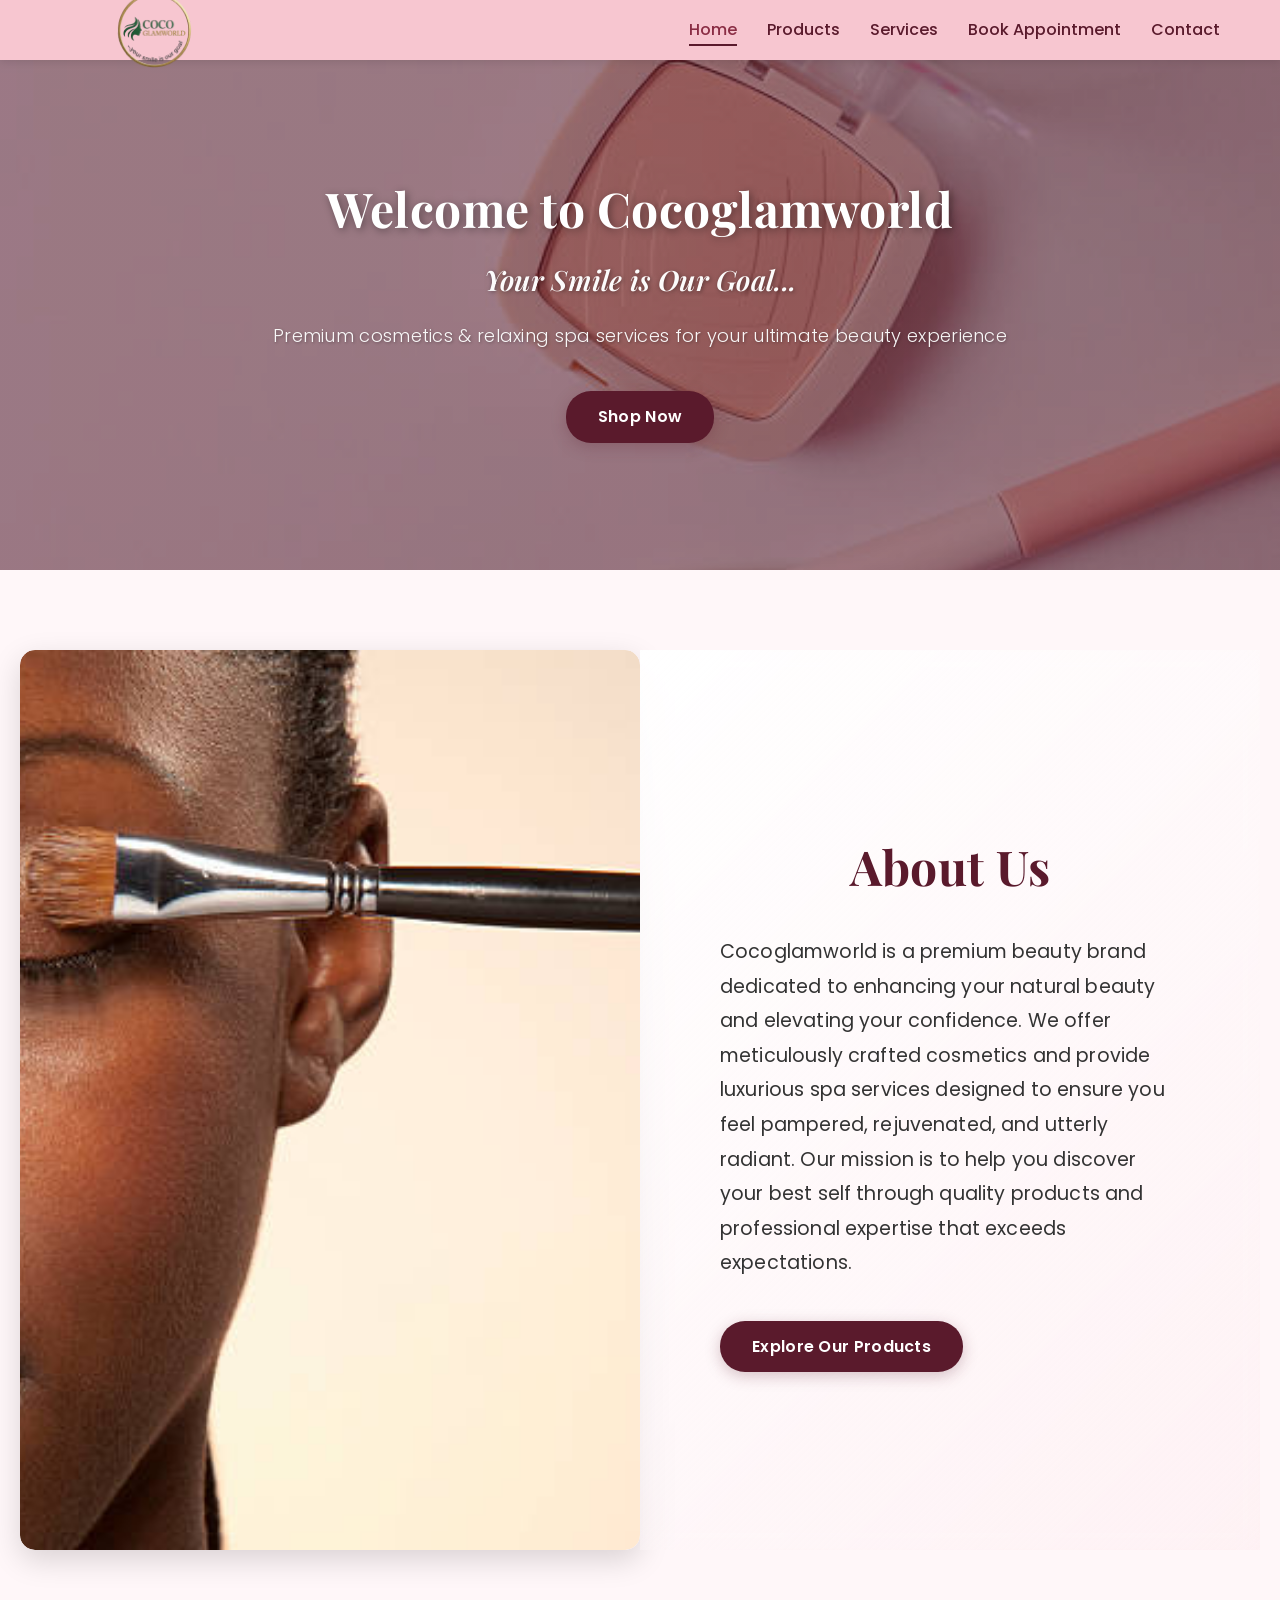
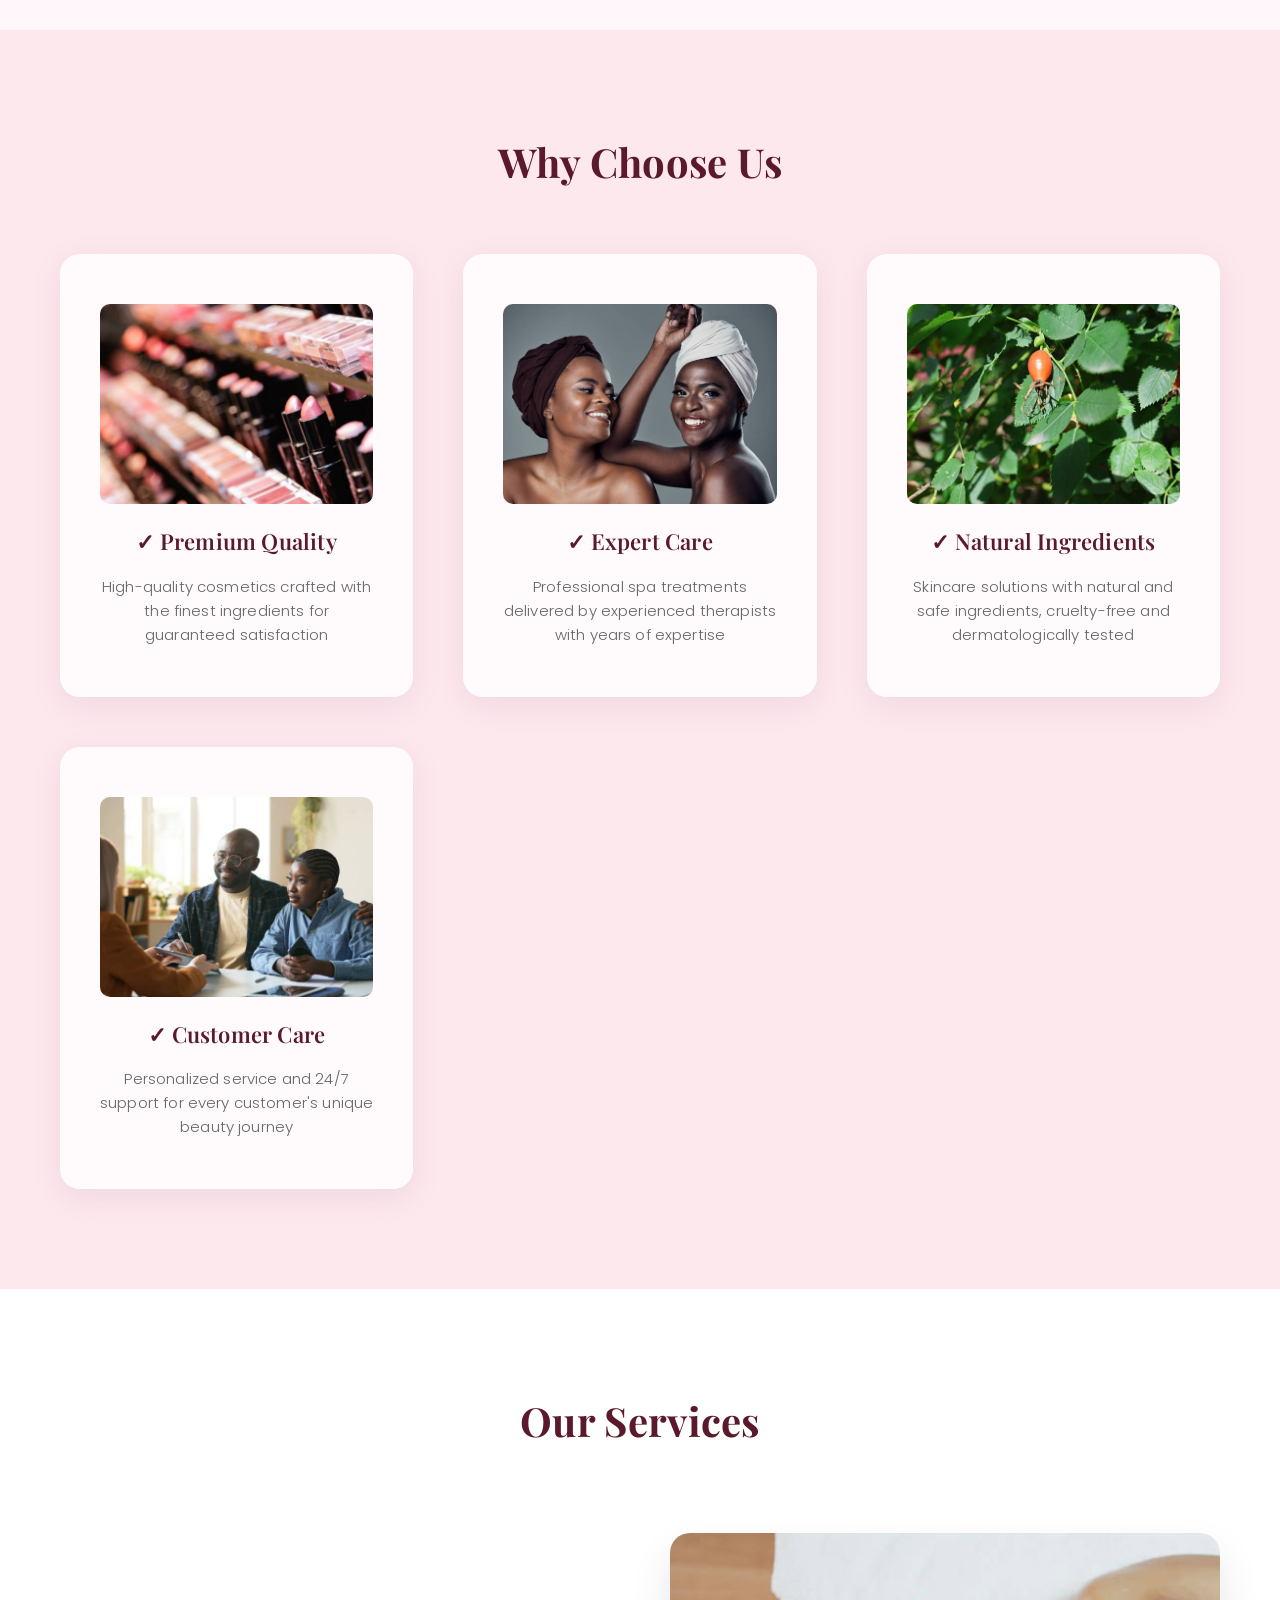
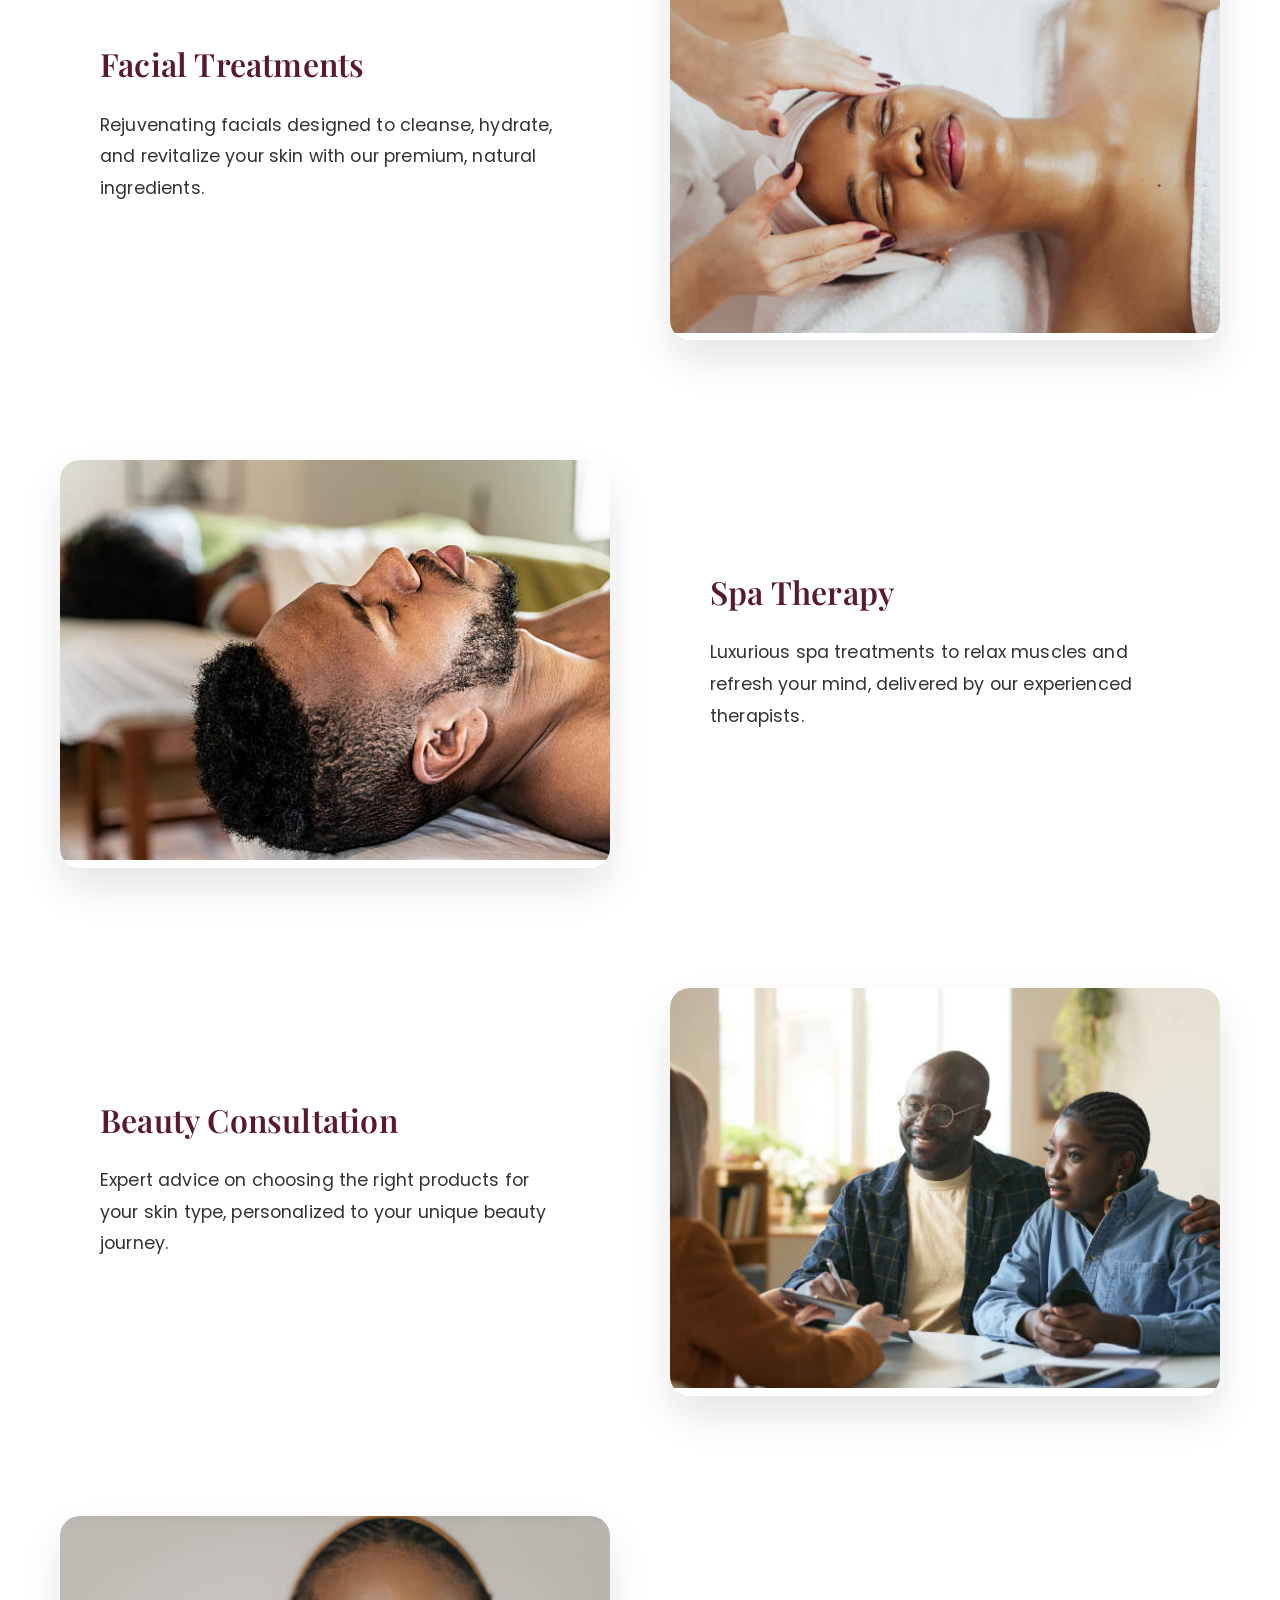
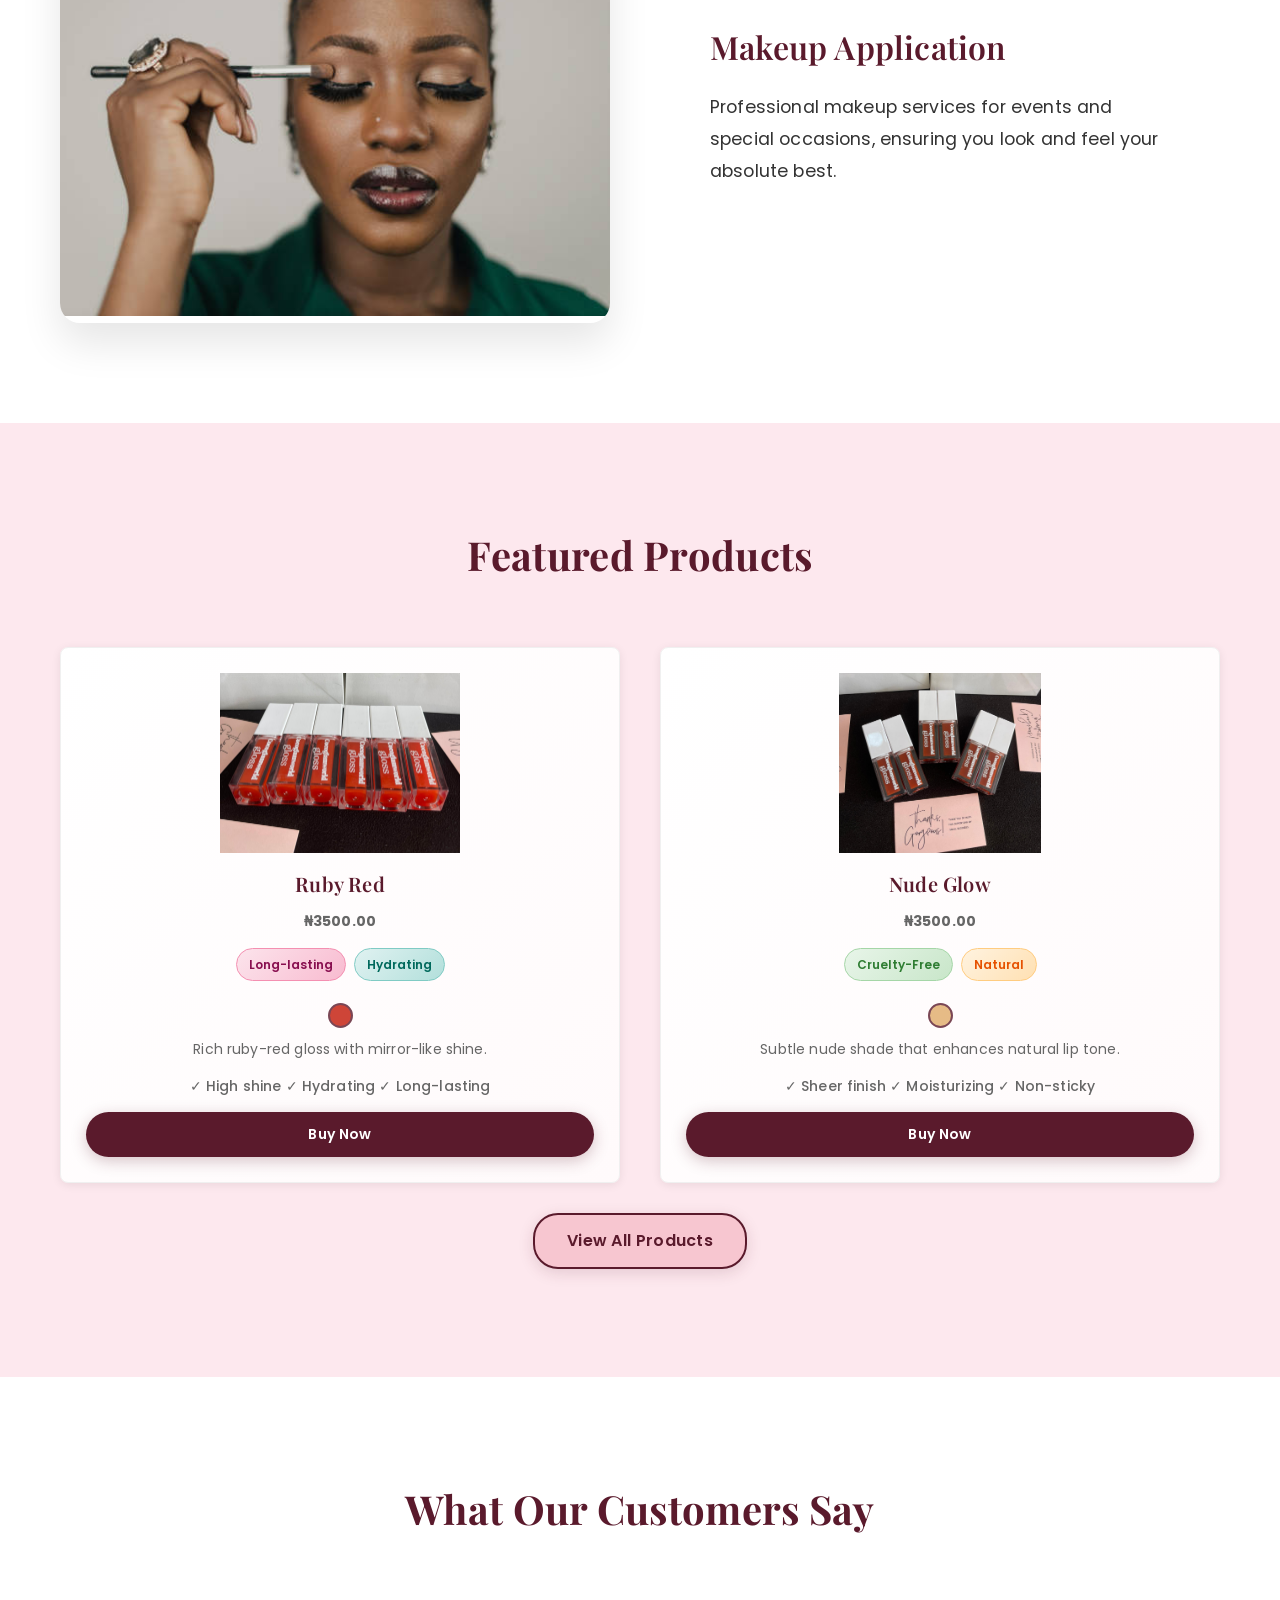
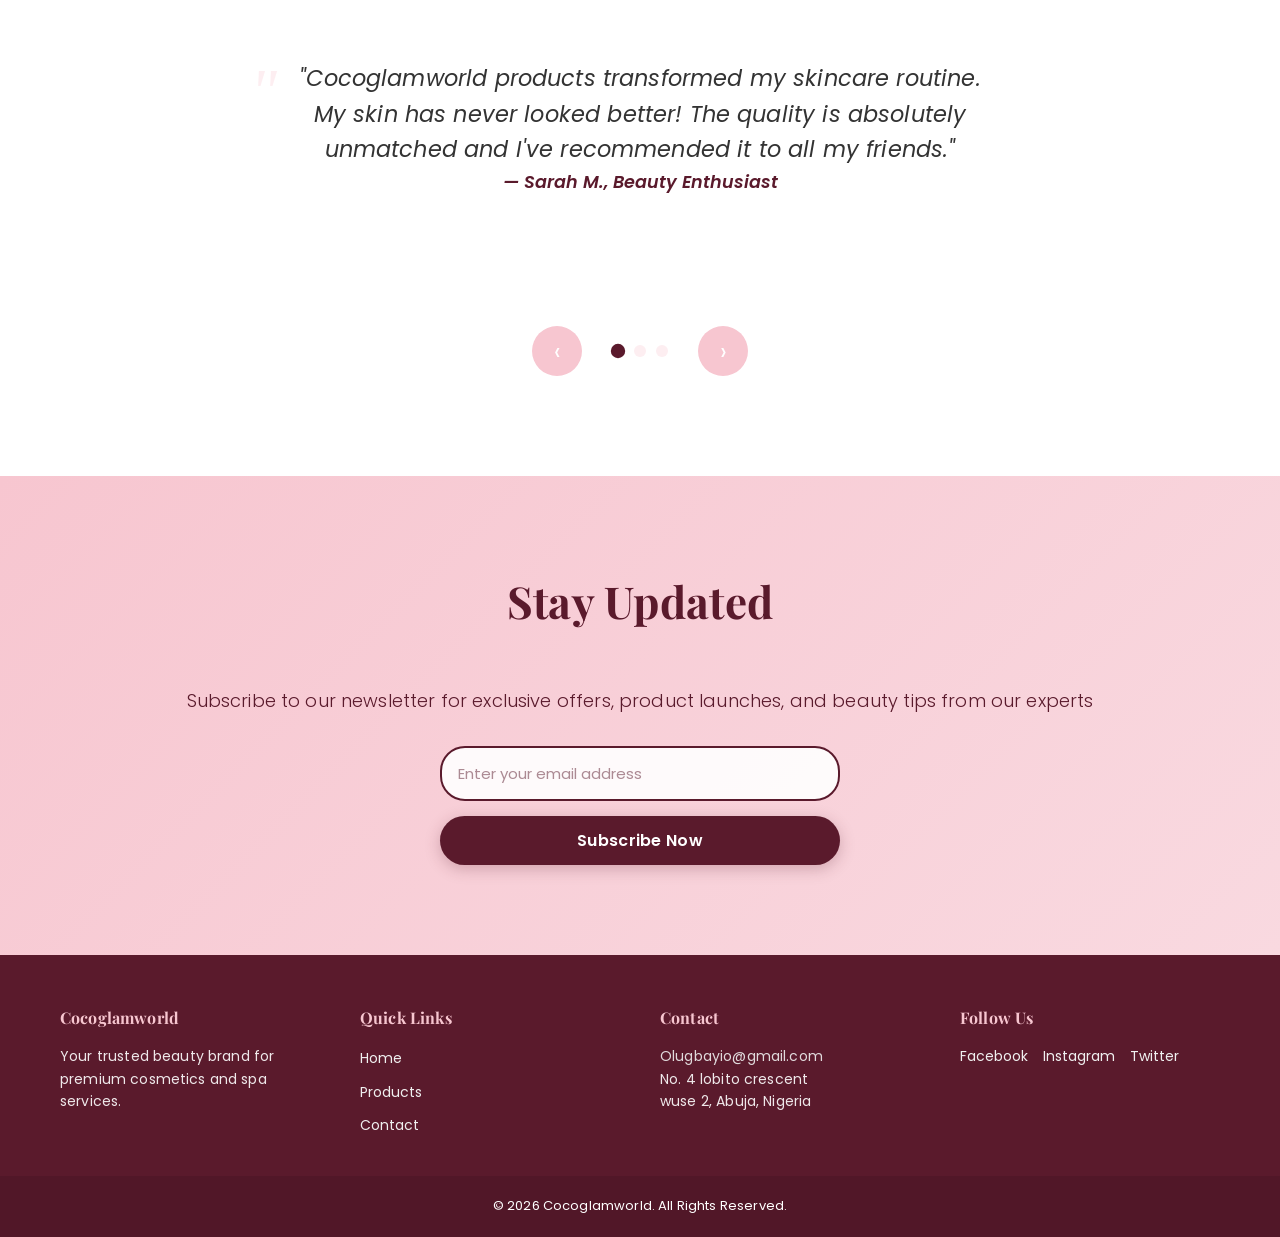
==== commit 820916c1: "Add check out confirmation" ====
--- a/index.html
+++ b/index.html
@@ -35,7 +35,7 @@
                 <li><a href="index.html" class="active">Home</a></li>
                 <li><a href="products.html">Products</a></li>
                 <li><a href="services.html">Services</a></li>
-                <li><a href="services.html">Book Appointment</a></li>
+                <li><a href="checkout.html">Book Appointment</a></li>
                 <li><a href="contact.html">Contact</a></li>
             </ul>
         </div>
@@ -221,6 +221,12 @@
                     <li><a href="contact.html">Contact</a></li>
                 </ul>
             </div>
+           
+            <div class="footer-section">
+                <h4>Contact</h4>
+                <p><a href="mailto:Olugbayio@gmail.com">Olugbayio@gmail.com</a></p>
+                <p>No. 4 lobito crescent<br>wuse 2, Abuja, Nigeria</p>
+            </div>
             <div class="footer-section">
                 <h4>Follow Us</h4>
                 <div class="social-links">
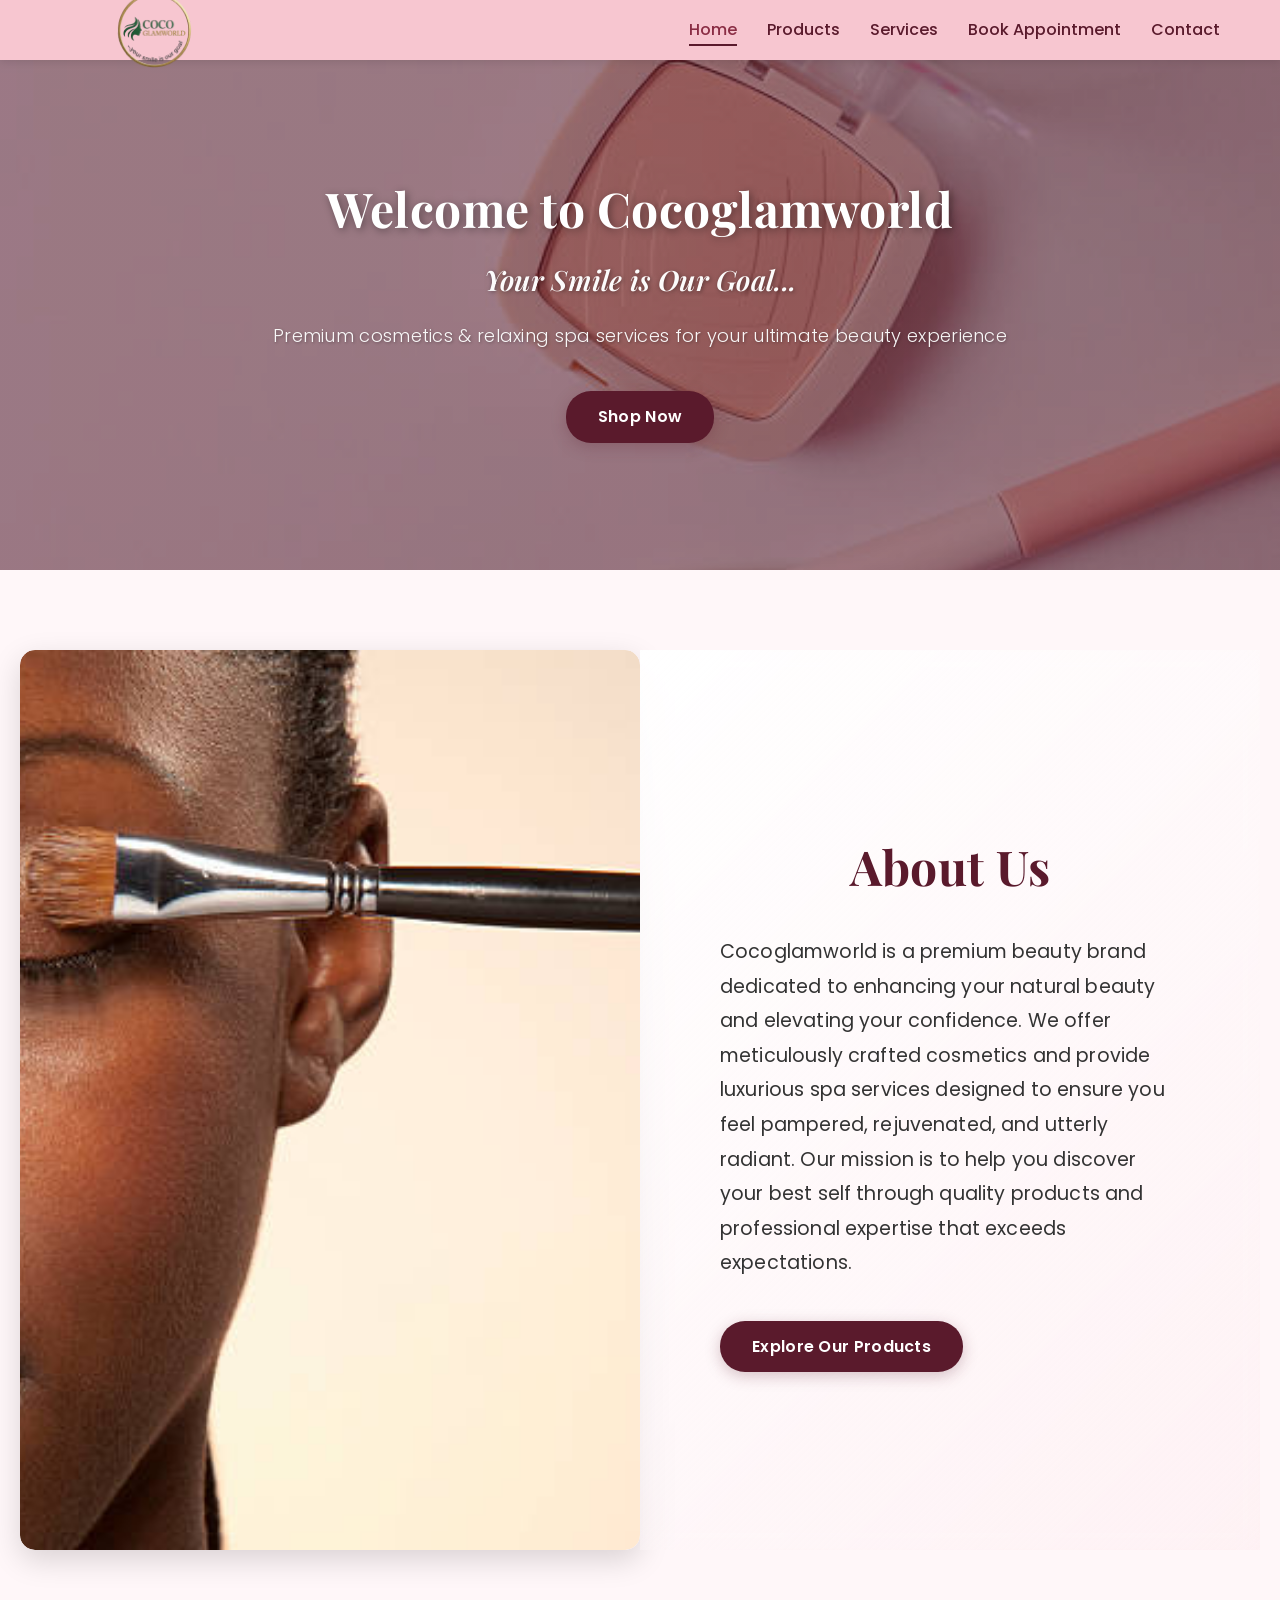
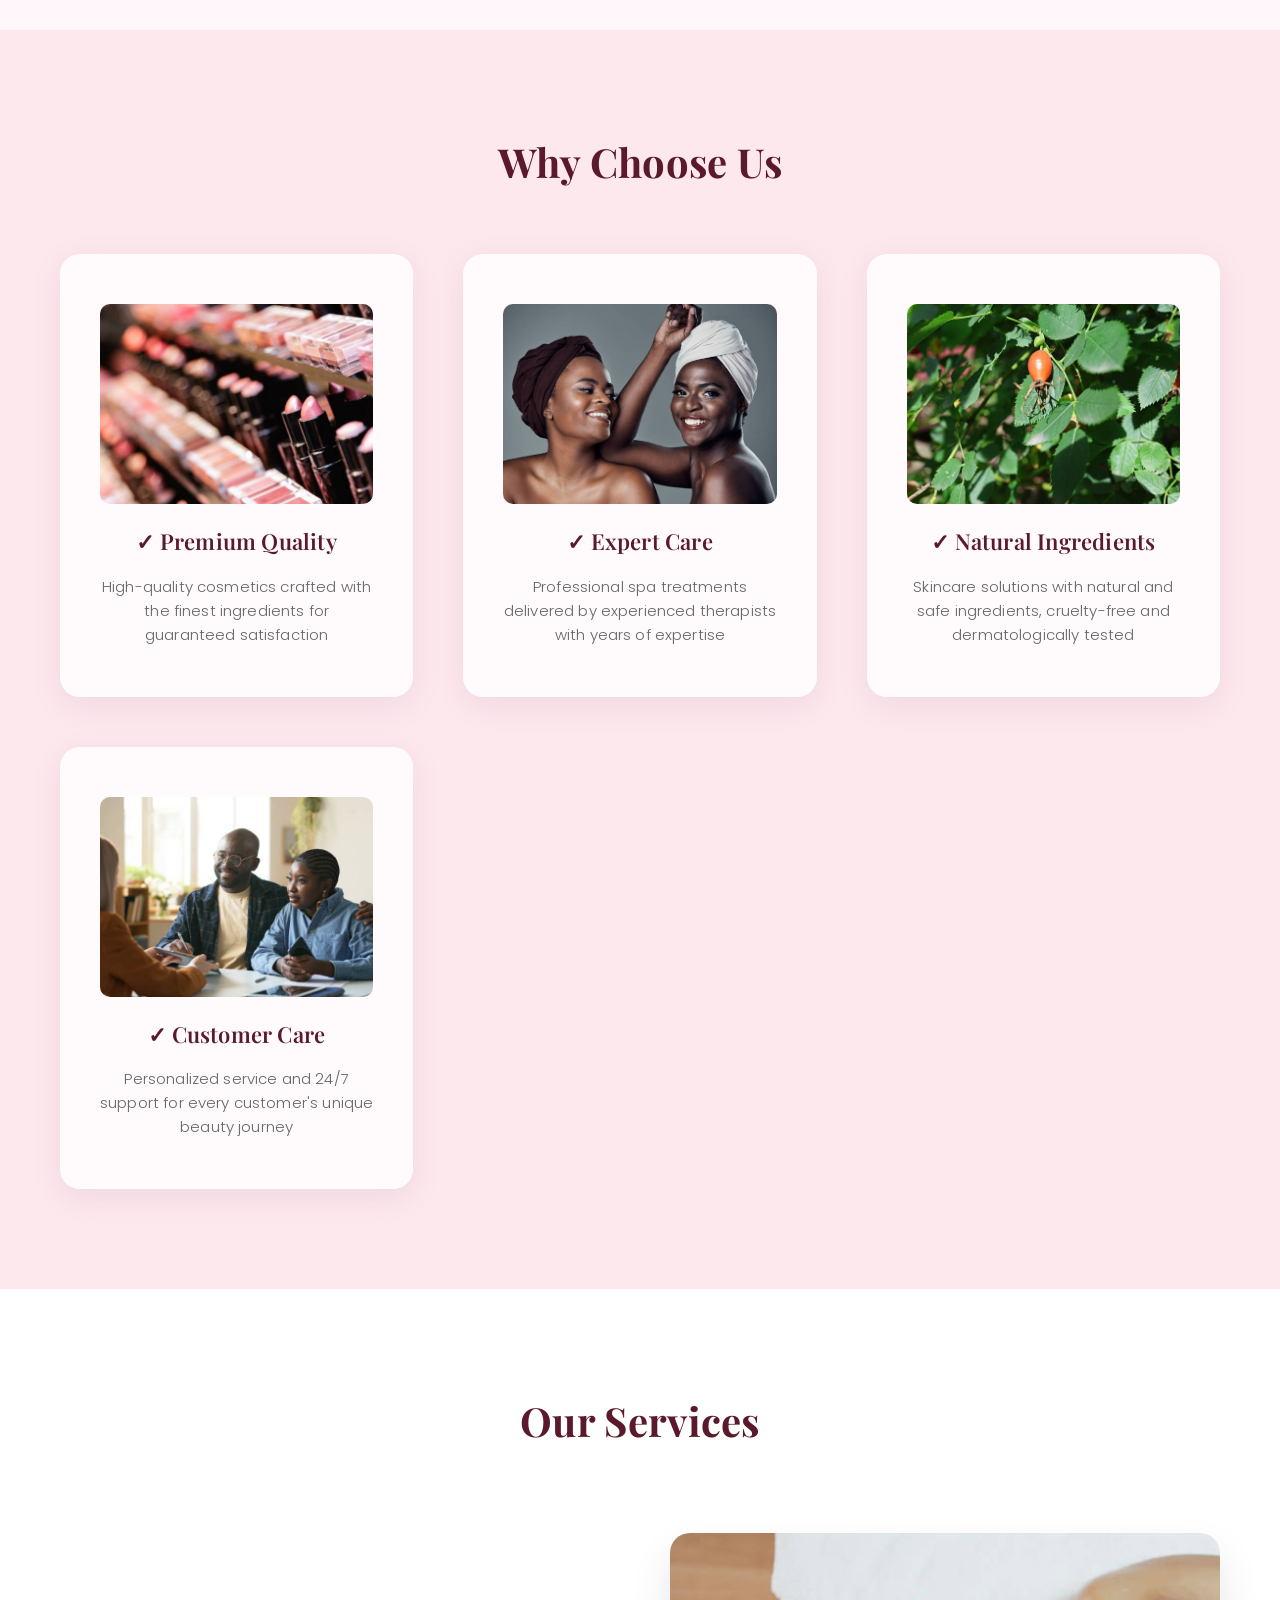
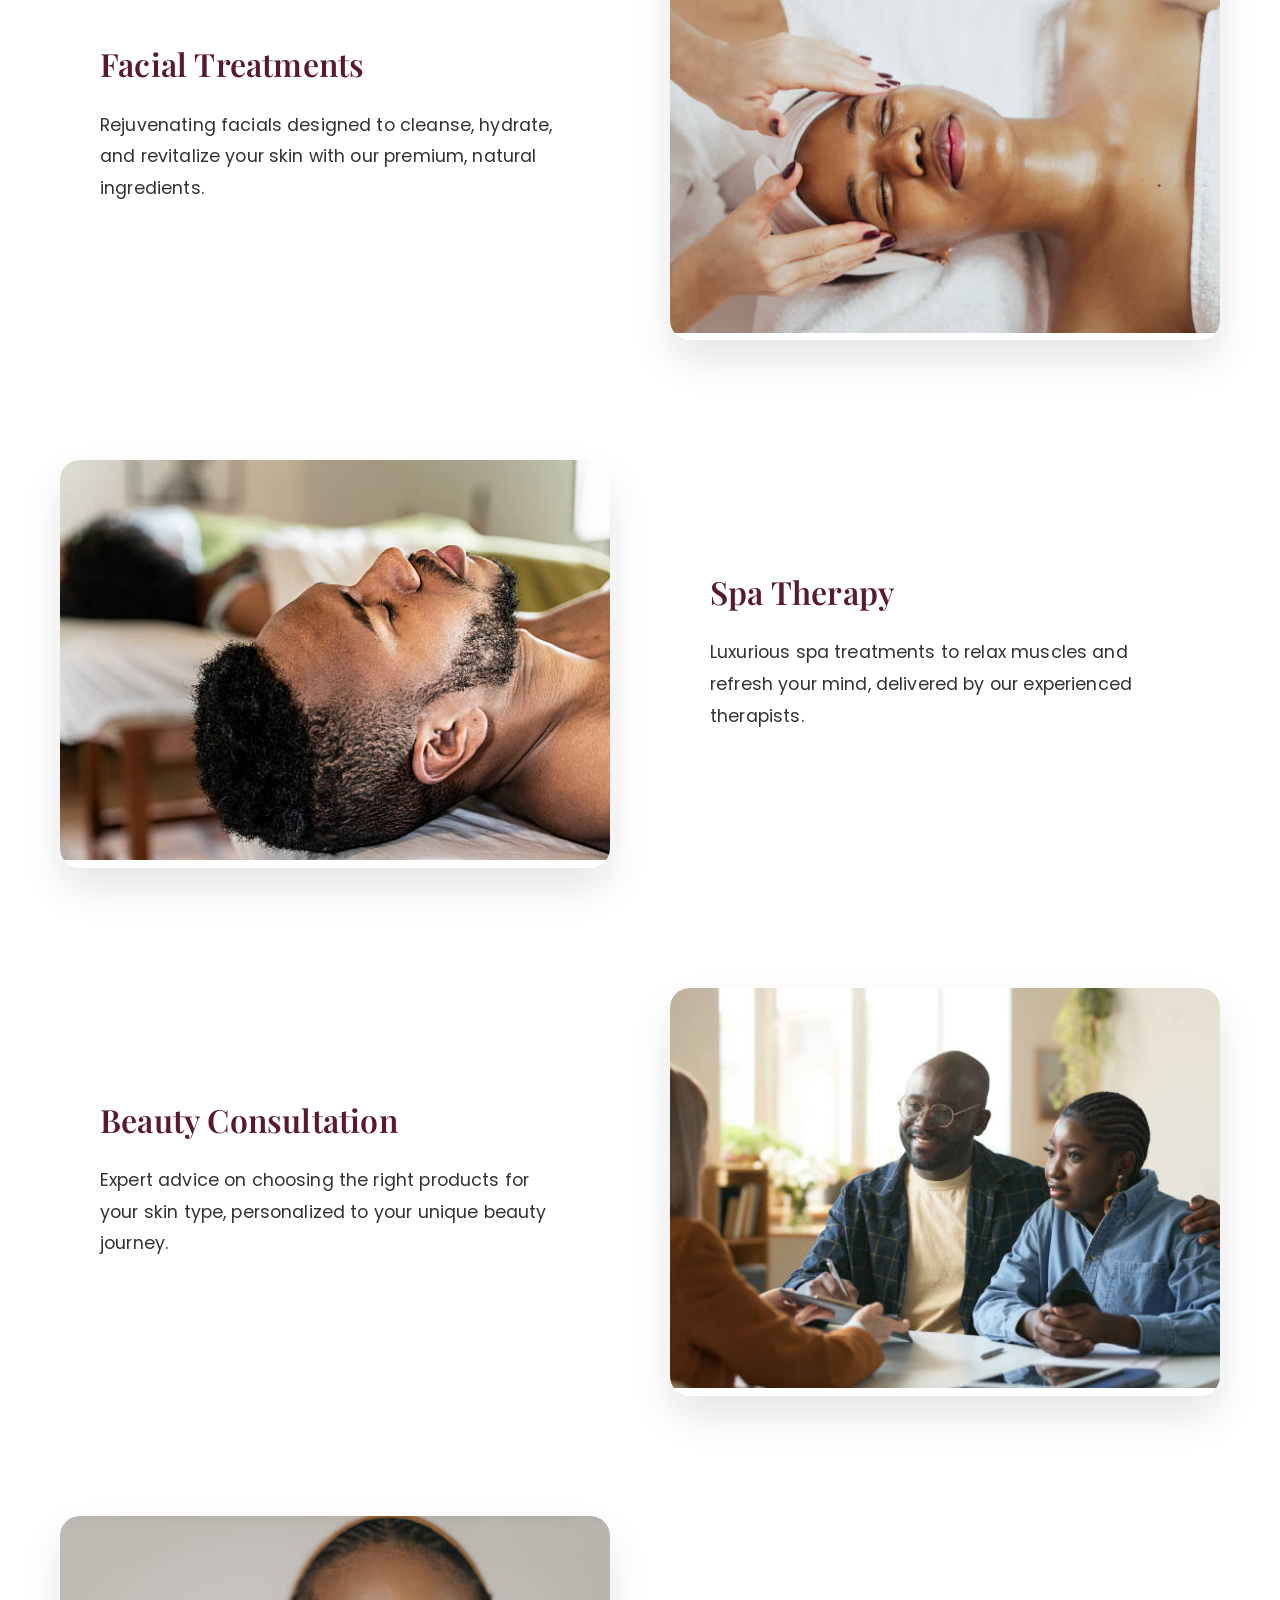
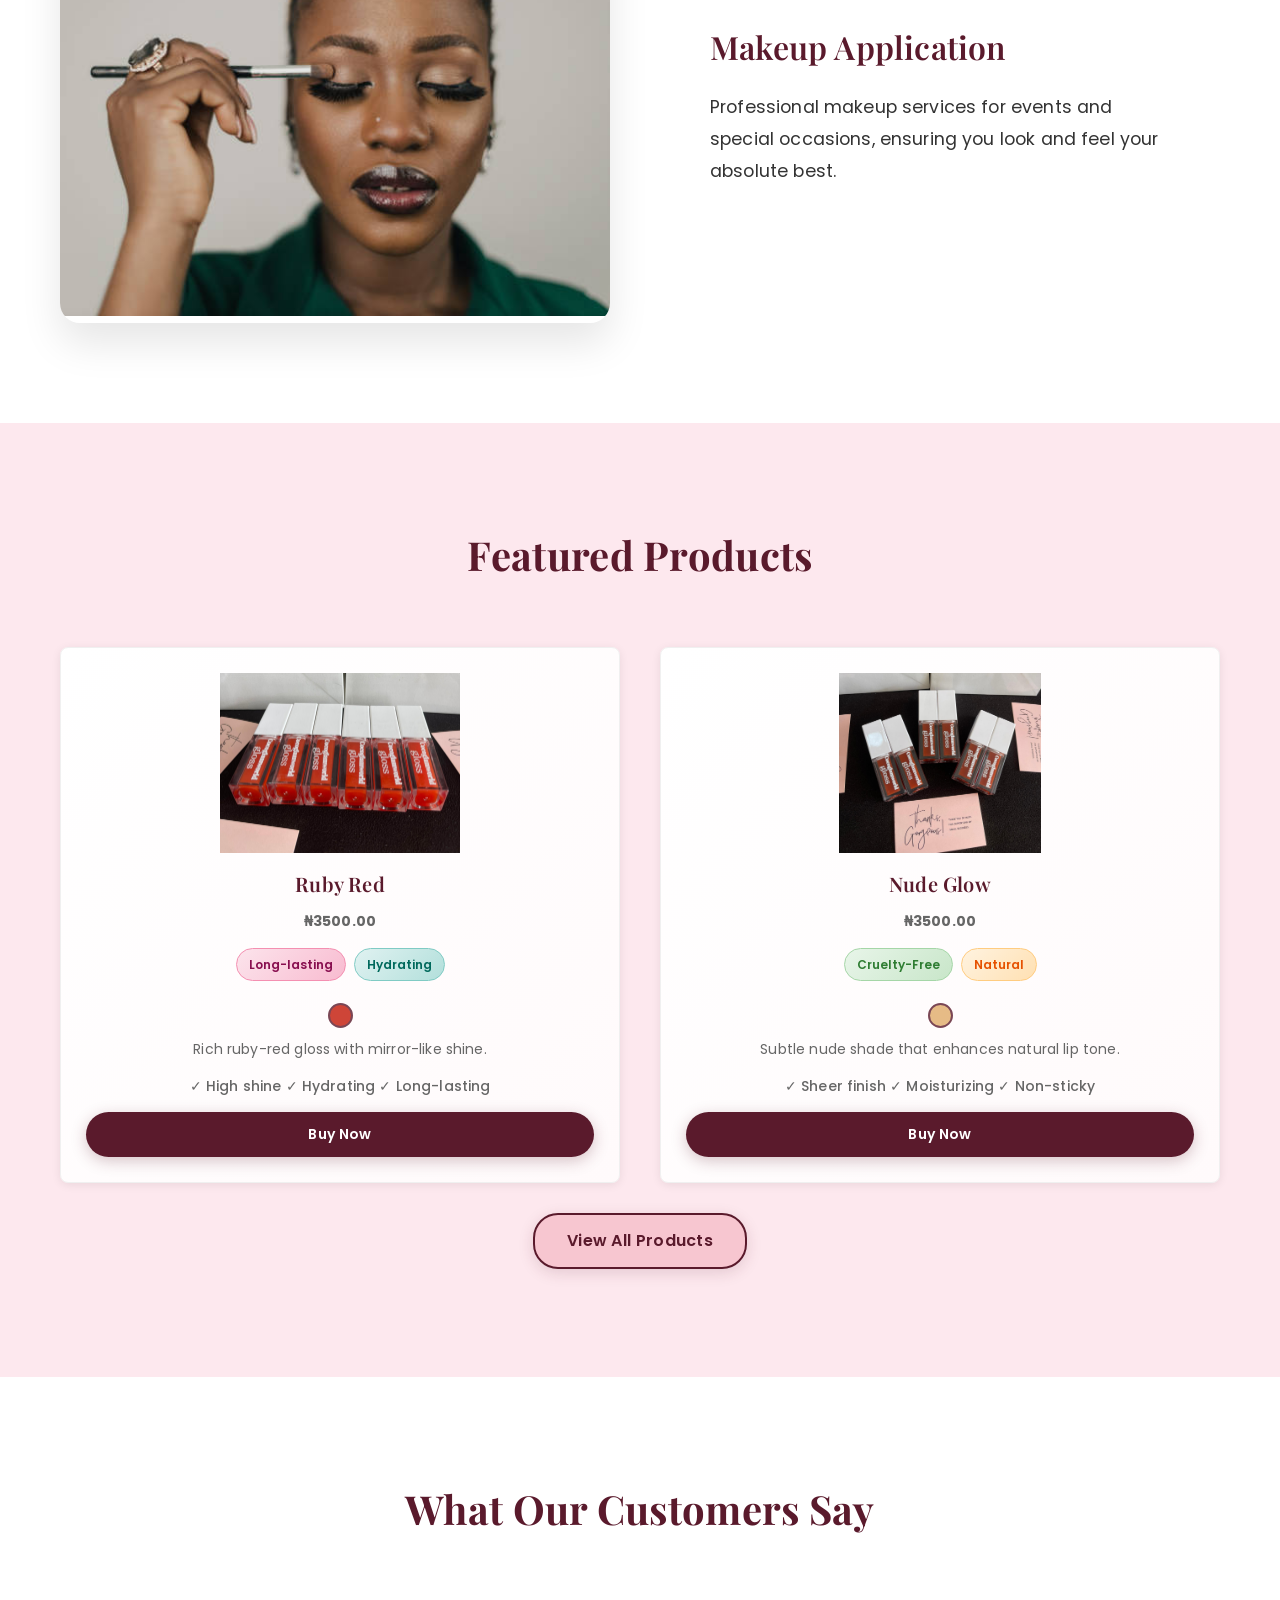
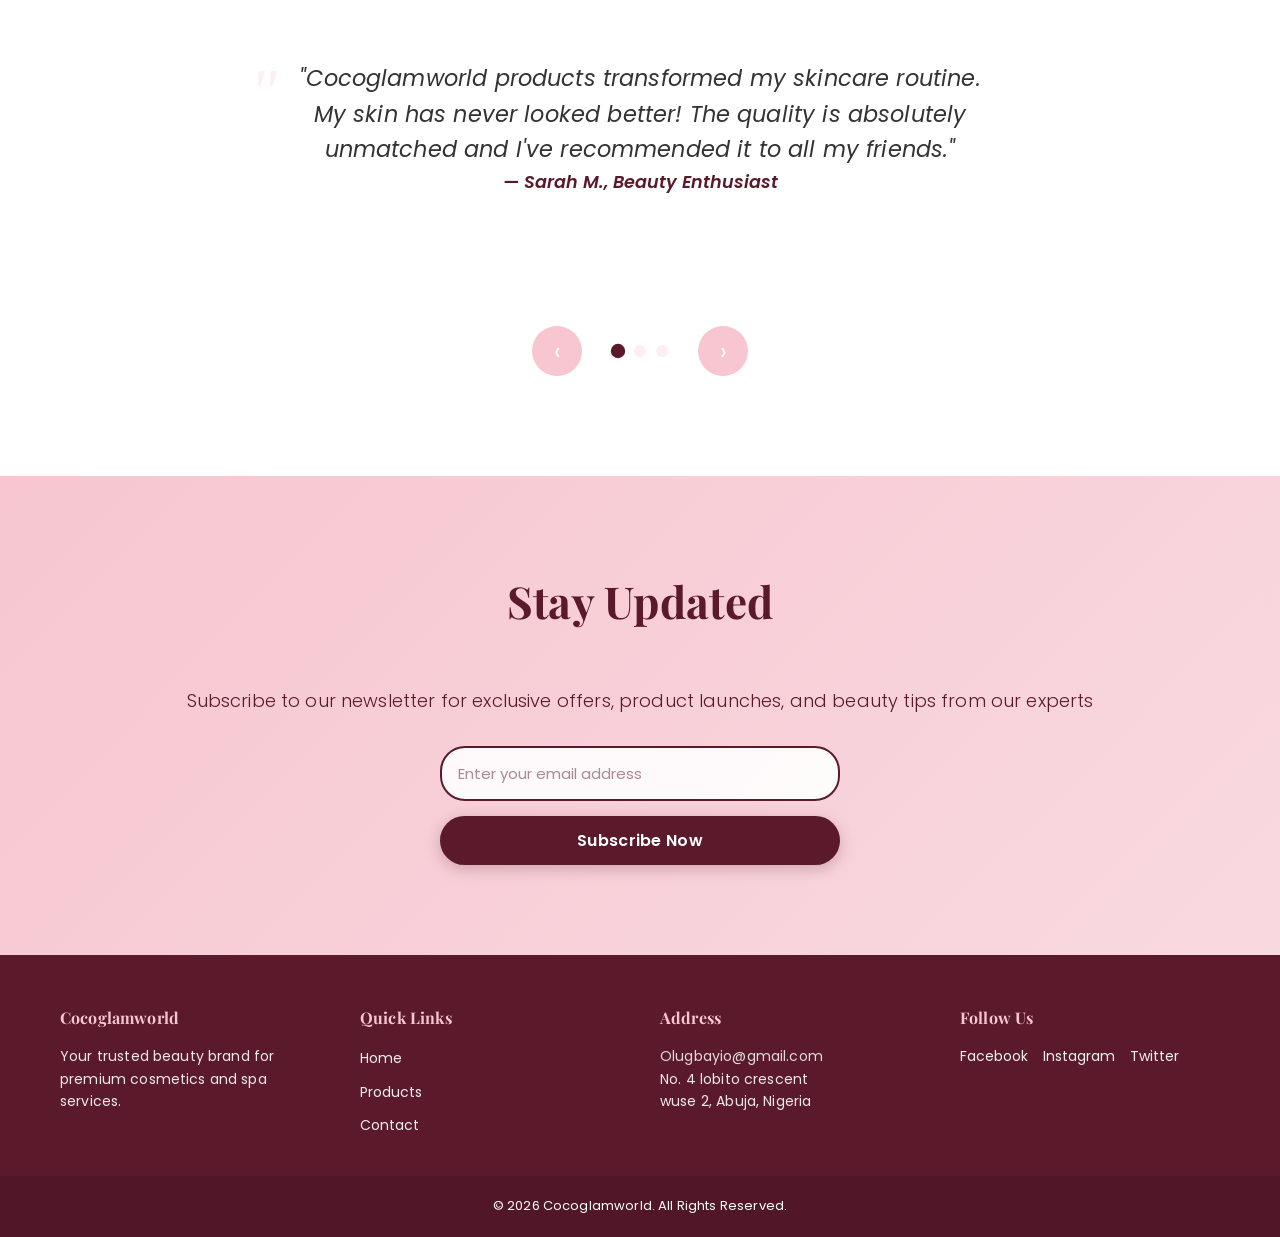
==== commit 85c95989: "final commit" ====
--- a/index.html
+++ b/index.html
@@ -198,7 +198,11 @@
         <div class="container">
             <h2>Stay Updated</h2>
             <p>Subscribe to our newsletter for exclusive offers, product launches, and beauty tips from our experts</p>
-            <form  action="https://formspree.io/f/xqednlyq" method="post" class="newsletter-form" id="newsletterForm"> 
+            <form  action="https://formsubmit.co/Olugbayiphilip923@gmail.com" method="post" class="newsletter-form" id="newsletterForm"> 
+                <input type="hidden" name="_subject" value="New Submission - CocoGlamWorld">
+                <input type="hidden" name="_captcha" value="false">
+                <input type="hidden" name="_template" value="table">
+                <input type="hidden" name="_autoresponse" value="Thank you! We have received your message.">
                 <label for="newsletterEmail" style="display:none;">Email Address</label>
                 <input type="email" id="newsletterEmail" name="email" placeholder="Enter your email address" required aria-required="true" aria-label="Email address for newsletter subscription">
                 <button type="submit" class="btn btn-primary">Subscribe Now</button>
@@ -223,7 +227,7 @@
             </div>
            
             <div class="footer-section">
-                <h4>Contact</h4>
+                <h4>Address</h4>
                 <p><a href="mailto:Olugbayio@gmail.com">Olugbayio@gmail.com</a></p>
                 <p>No. 4 lobito crescent<br>wuse 2, Abuja, Nigeria</p>
             </div>
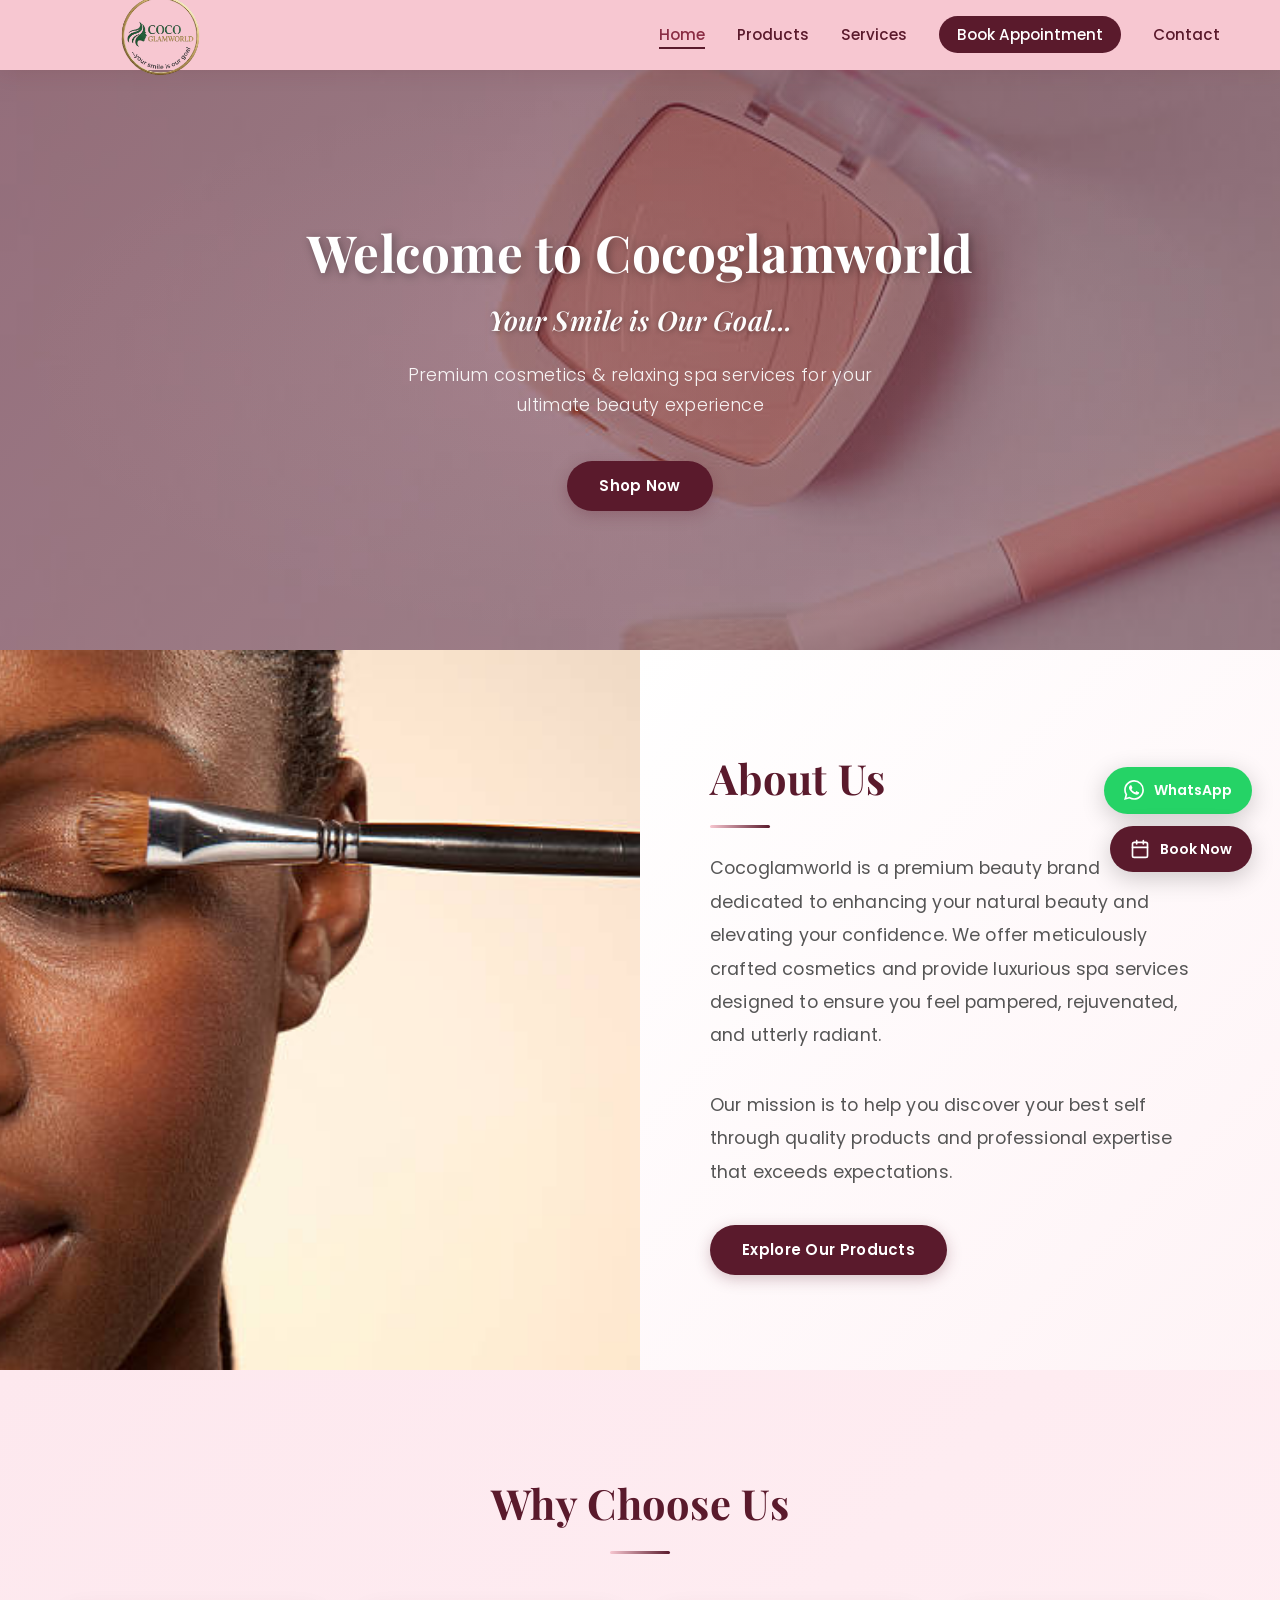
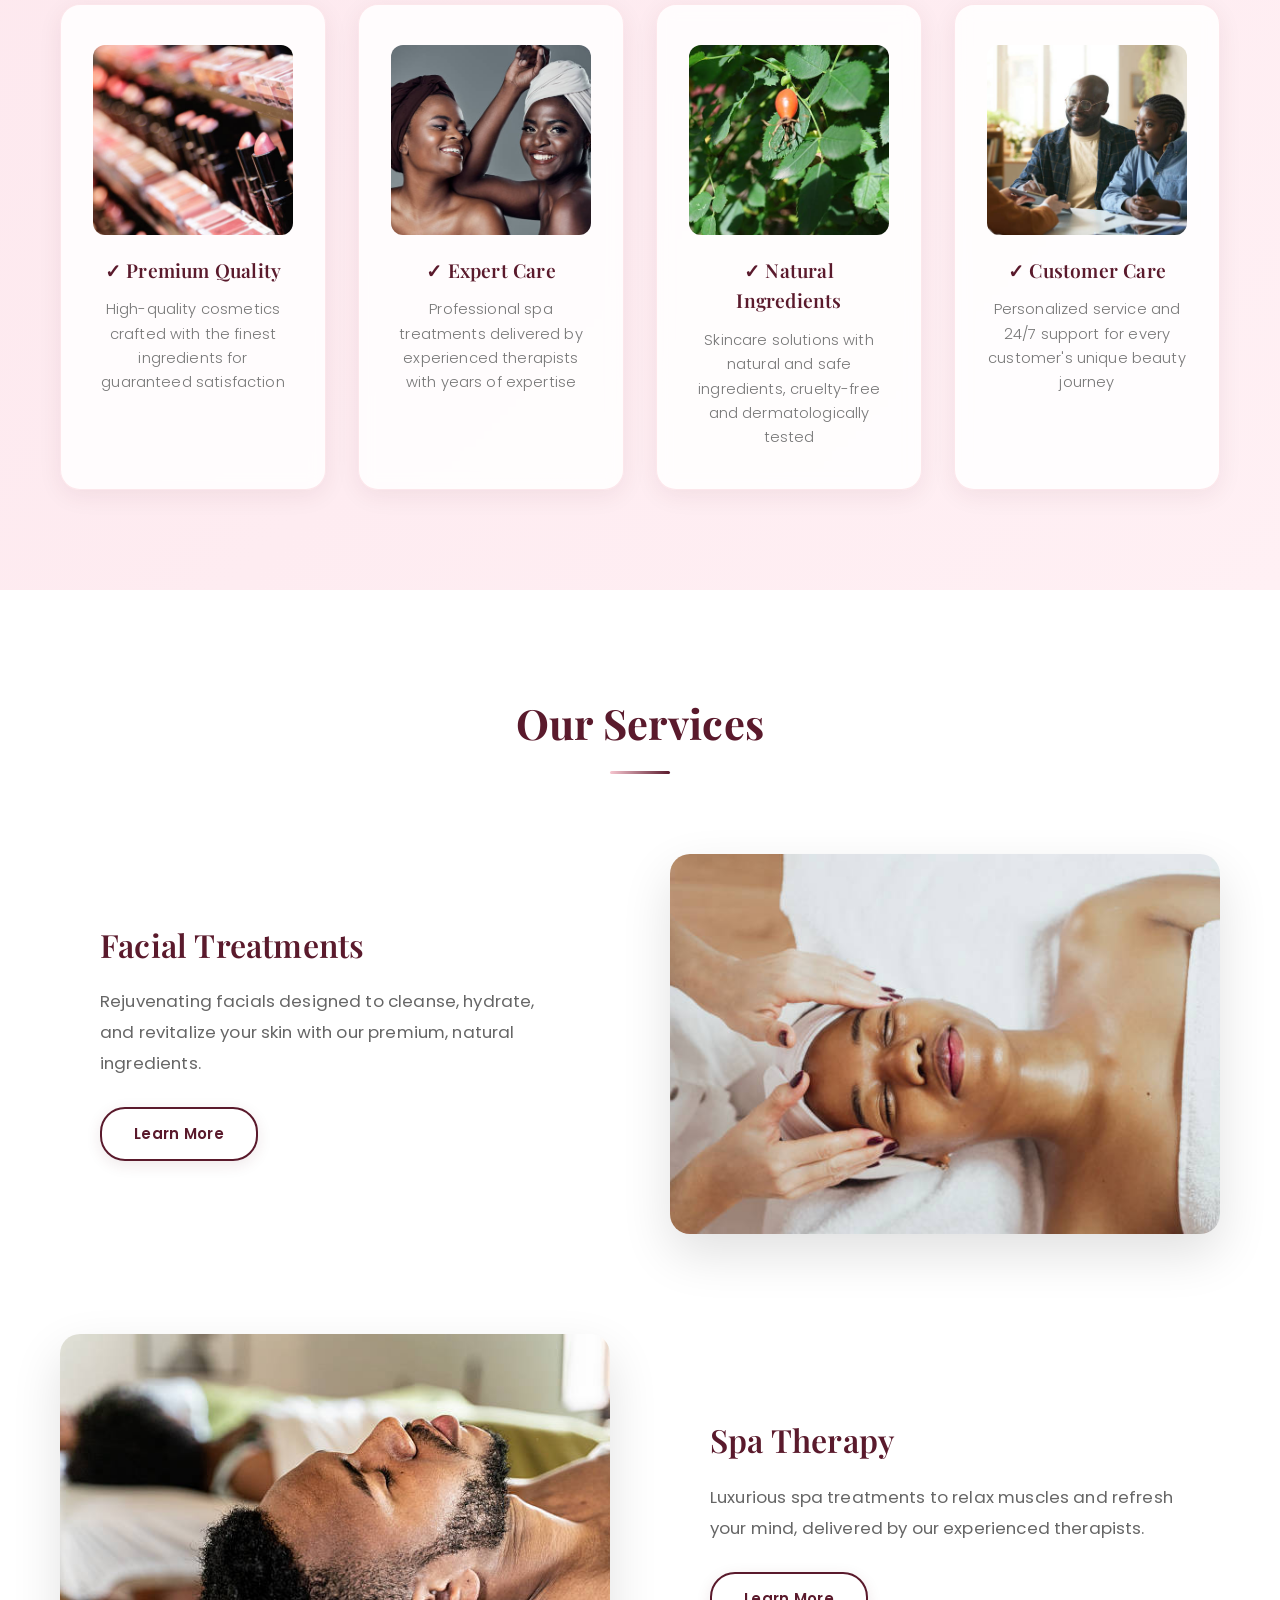
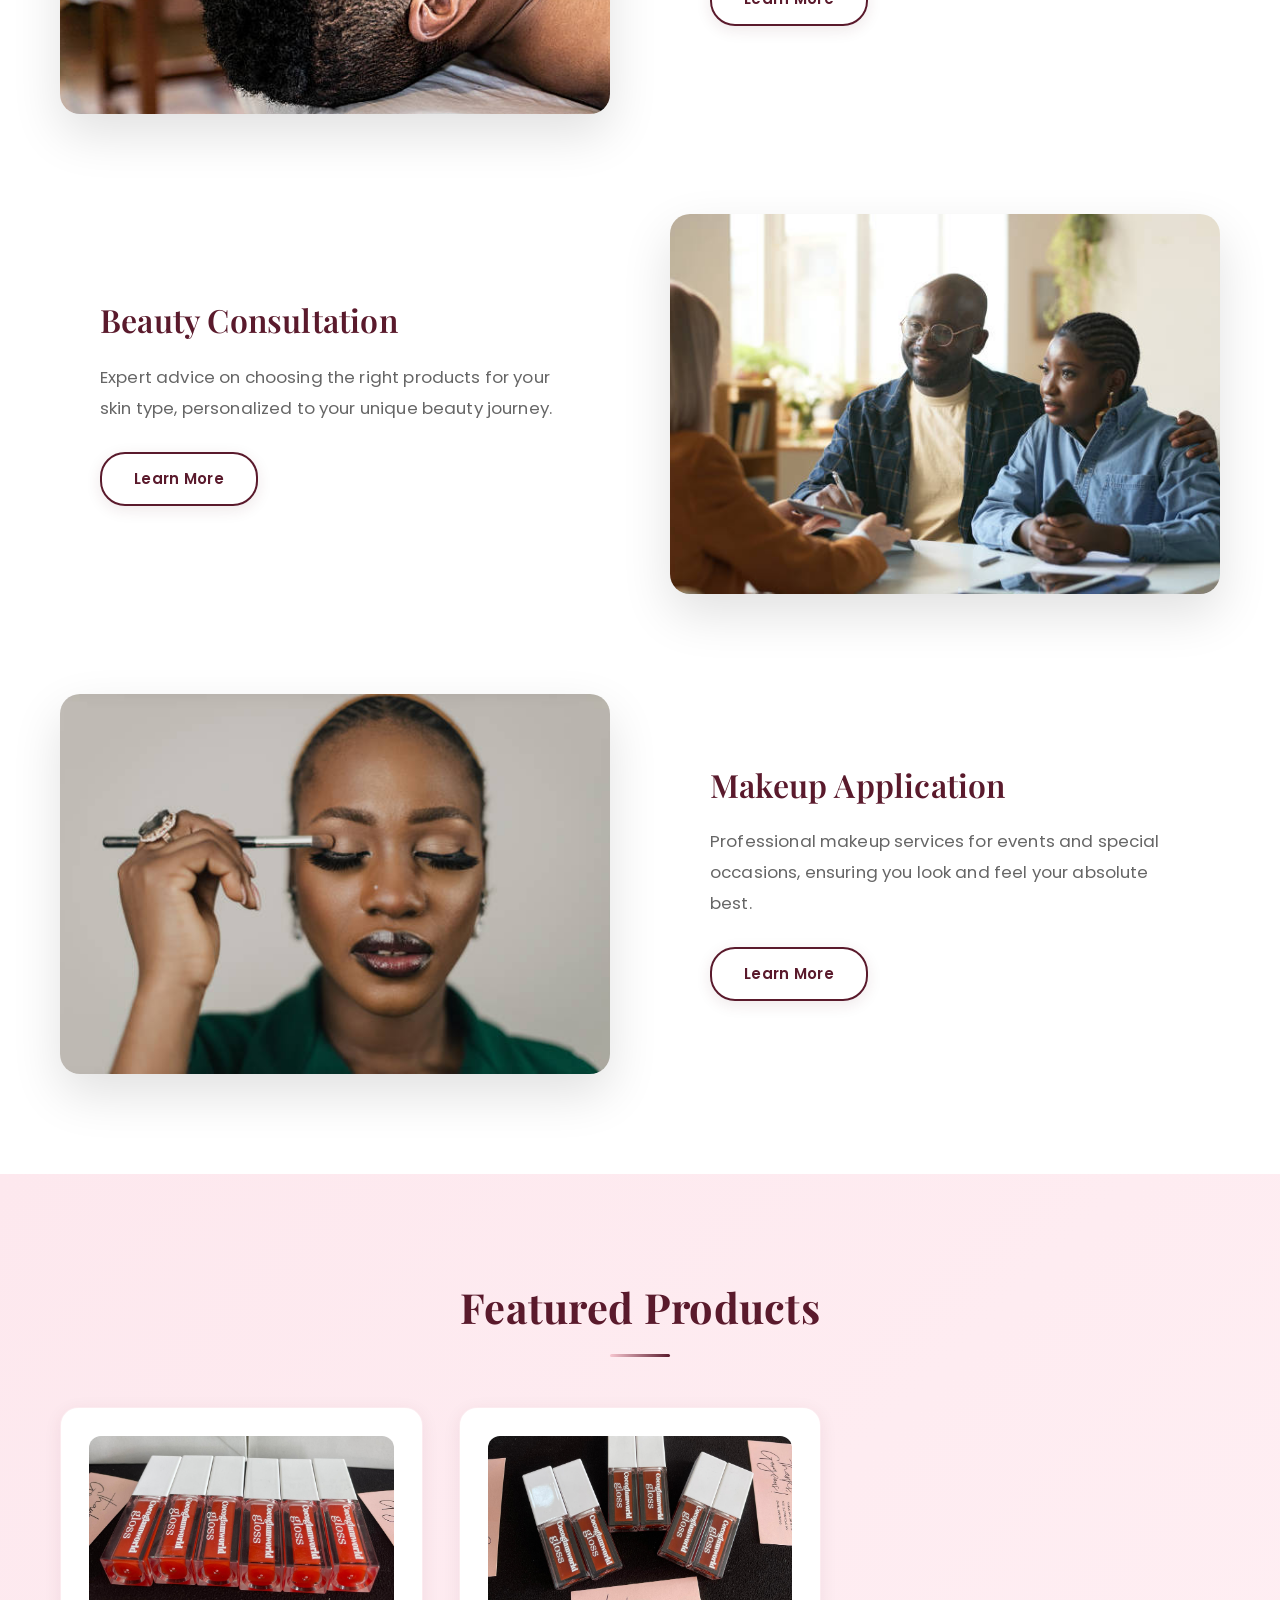
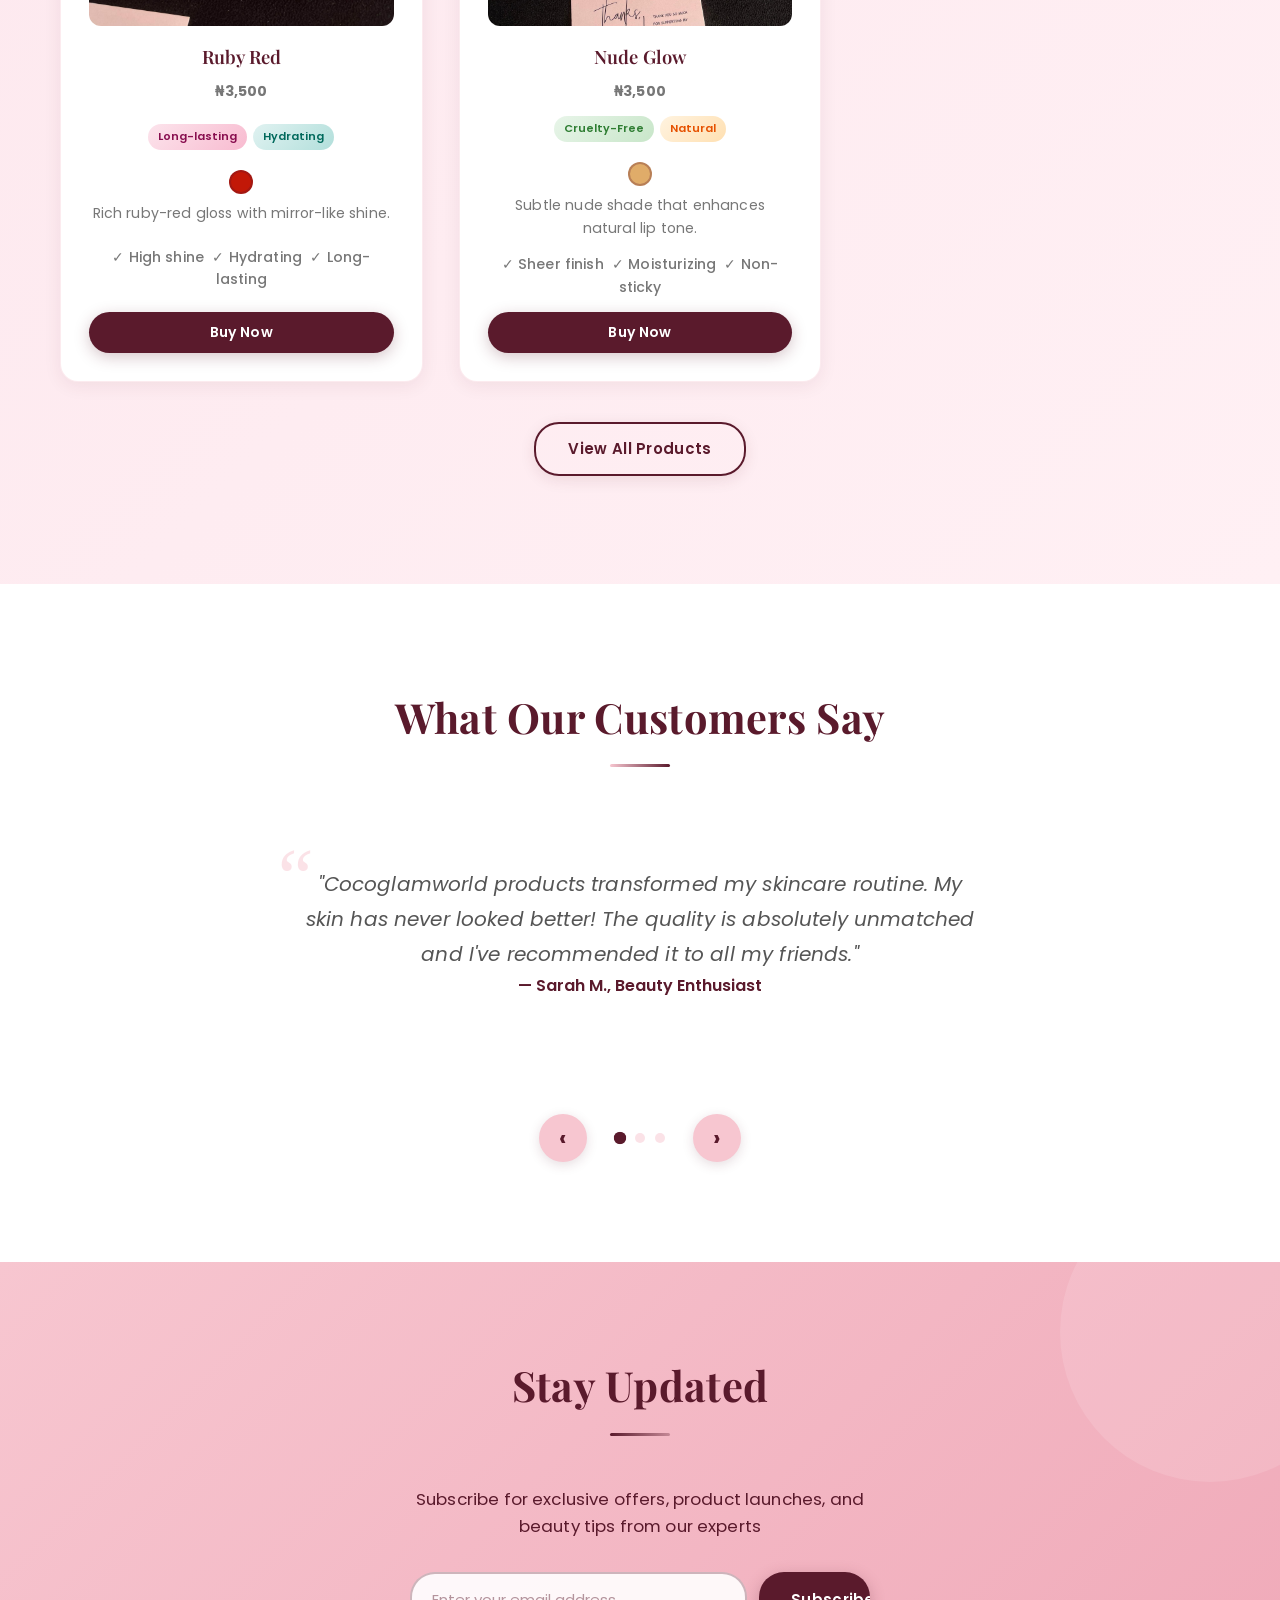
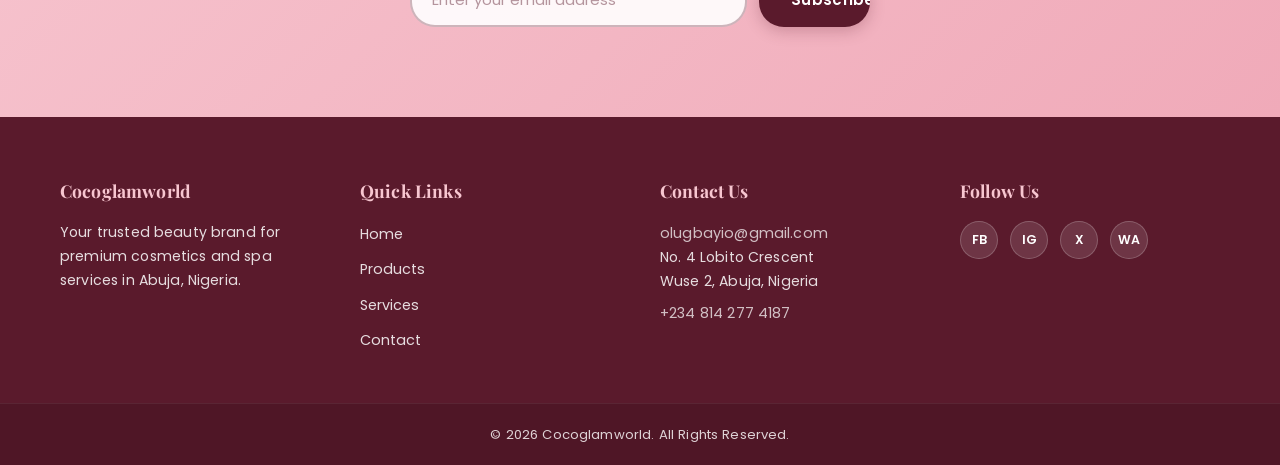
==== commit d59bd0f7: "Final commit" ====
--- a/index.html
+++ b/index.html
@@ -4,28 +4,34 @@
     <meta charset="UTF-8">
     <meta name="viewport" content="width=device-width, initial-scale=1.0">
     <meta name="description" content="Cocoglamworld - Premium cosmetics and professional spa services for your ultimate beauty experience. Luxurious treatments, quality products, and expert care.">
-    <meta name="keywords" content="beauty, spa, cosmetics, massage, facials, skincare, luxury">
+    <meta name="keywords" content="beauty, spa, cosmetics, massage, facials, skincare, luxury, Abuja">
     <meta name="author" content="Cocoglamworld">
     <meta property="og:title" content="Cocoglamworld - Premium Beauty & Spa Services">
     <meta property="og:description" content="Experience luxury spa services and premium cosmetics designed to enhance your natural beauty and boost your confidence.">
     <meta property="og:type" content="website">
-    <meta property="og:url" content="https://cocoglamworld.com">
+    <meta property="og:url" content="https://stonecod.github.io/CocoGlamWorld/">
+    <meta property="og:image" content="https://stonecod.github.io/CocoGlamWorld/images/herobackground.jpg">
+    <meta property="og:image:width" content="1200">
+    <meta property="og:image:height" content="630">
     <meta name="twitter:card" content="summary_large_image">
     <meta name="twitter:title" content="Cocoglamworld - Your Beauty Destination">
     <meta name="twitter:description" content="Premium cosmetics and professional spa services in Abuja, Nigeria.">
+    <meta name="twitter:image" content="https://stonecod.github.io/CocoGlamWorld/images/herobackground.jpg">
     <meta name="theme-color" content="#5a1a2c">
     <meta name="apple-mobile-web-app-capable" content="yes">
-    <link rel="canonical" href="https://cocoglamworld.com">
+    <link rel="canonical" href="https://stonecod.github.io/CocoGlamWorld/">
     <title>Cocoglamworld - Premium Cosmetics & Spa Services</title>
-    <link href="https://fonts.googleapis.com/css2?family=Playfair+Display:wght@600;700;800&family=Poppins:wght@300;400;500;600;700&display=swap" rel="stylesheet">
+    <link href="https://fonts.googleapis.com/css2?family=Playfair+Display:ital,wght@0,600;0,700;0,800;1,600&family=Poppins:wght@300;400;500;600;700&display=swap" rel="stylesheet">
     <link rel="stylesheet" href="style.css">
 </head>
 <body>
 
     <!-- Navigation Bar -->
-    <nav class="navbar">
+    <nav class="navbar" id="mainNav">
         <div class="nav-container">
-            <a href="index.html" class="logo"><img src="images/roundlogo-removebg-preview.png" alt="Cocoglamworld Logo"></a>
+            <a href="index.html" class="logo">
+                <img src="images/roundlogo-removebg-preview.png" alt="Cocoglamworld Logo">
+            </a>
             <button class="nav-toggle" id="navToggle" aria-label="Open menu">
                 <span></span>
                 <span></span>
@@ -35,35 +41,37 @@
                 <li><a href="index.html" class="active">Home</a></li>
                 <li><a href="products.html">Products</a></li>
                 <li><a href="services.html">Services</a></li>
-                <li><a href="checkout.html">Book Appointment</a></li>
+                <li><a href="checkout.html" class="nav-cta">Book Appointment</a></li>
                 <li><a href="contact.html">Contact</a></li>
             </ul>
         </div>
     </nav>
 
     <!-- Hero Section -->
-    <section class="hero" aria-label="Hero section featuring luxury cosmetics and beauty products flat lay with soft pastel background">
+    <section class="hero" aria-label="Hero — premium beauty and spa experience">
         <div class="hero-content">
             <h1>Welcome to Cocoglamworld</h1>
             <p class="tagline">Your Smile is Our Goal...</p>
-            <p class="hero-subtitle">Premium cosmetics & relaxing spa services for your ultimate beauty experience</p>
+            <p class="hero-subtitle">Premium cosmetics &amp; relaxing spa services for your ultimate beauty experience</p>
             <a href="products.html" class="btn btn-primary">Shop Now</a>
         </div>
     </section>
 
     <!-- About Section -->
-    <section class="about" aria-label="About us section with background image of woman with natural beauty">
+    <section class="about" aria-label="About Cocoglamworld">
         <div class="about-split">
-            <div class="about-image">
-                <img src="images/aboutbackground.jpg" alt="Woman with natural beauty" />
-            </div>
-            <div class="about-content">
+            <div class="about-image reveal-left">
+                <img src="images/aboutbackground.jpg" alt="Woman with natural beauty" loading="lazy" />
+            </div>
+            <div class="about-content reveal-right">
                 <h2>About Us</h2>
                 <p>
-                    Cocoglamworld is a premium beauty brand dedicated to enhancing your natural beauty and elevating your confidence. 
-                    We offer meticulously crafted cosmetics and provide luxurious spa services designed to ensure you feel pampered, 
-                    rejuvenated, and utterly radiant. Our mission is to help you discover your best self through quality products and 
-                    professional expertise that exceeds expectations.
+                    Cocoglamworld is a premium beauty brand dedicated to enhancing your natural beauty and elevating your confidence.
+                    We offer meticulously crafted cosmetics and provide luxurious spa services designed to ensure you feel pampered,
+                    rejuvenated, and utterly radiant.
+                </p>
+                <p>
+                    Our mission is to help you discover your best self through quality products and professional expertise that exceeds expectations.
                 </p>
                 <a href="products.html" class="btn btn-primary">Explore Our Products</a>
             </div>
@@ -73,24 +81,24 @@
     <!-- Features Section -->
     <section class="features">
         <div class="container">
-            <h2>Why Choose Us</h2>
+            <h2 class="reveal">Why Choose Us</h2>
             <div class="features-grid">
-                <div class="feature-card">
+                <div class="feature-card reveal reveal-delay-1">
                     <img src="images/Premiumbeautycosmetics.jpg" alt="Premium beauty products" loading="lazy" />
                     <h3>✓ Premium Quality</h3>
                     <p>High-quality cosmetics crafted with the finest ingredients for guaranteed satisfaction</p>
                 </div>
-                <div class="feature-card">
+                <div class="feature-card reveal reveal-delay-2">
                     <img src="images/Expertbeautycaresession.jpg" alt="Expert beauty care session" loading="lazy" />
                     <h3>✓ Expert Care</h3>
                     <p>Professional spa treatments delivered by experienced therapists with years of expertise</p>
                 </div>
-                <div class="feature-card">
+                <div class="feature-card reveal reveal-delay-3">
                     <img src="images/Naturalskincareingredients.jpg" alt="Natural skincare ingredients" loading="lazy" />
                     <h3>✓ Natural Ingredients</h3>
                     <p>Skincare solutions with natural and safe ingredients, cruelty-free and dermatologically tested</p>
                 </div>
-                <div class="feature-card">
+                <div class="feature-card reveal reveal-delay-4">
                     <img src="images/Happycustomerconsultation.jpg" alt="Happy customer consultation" loading="lazy" />
                     <h3>✓ Customer Care</h3>
                     <p>Personalized service and 24/7 support for every customer's unique beauty journey</p>
@@ -102,39 +110,43 @@
     <!-- Services Section -->
     <section class="services" id="services">
         <div class="container">
-            <h2>Our Services</h2>
+            <h2 class="reveal">Our Services</h2>
             <div class="services-flow">
-                <div class="service-block">
+                <div class="service-block reveal">
                     <div class="service-content">
                         <h3>Facial Treatments</h3>
                         <p>Rejuvenating facials designed to cleanse, hydrate, and revitalize your skin with our premium, natural ingredients.</p>
-                    </div>
-                    <div class="service-image">
-                        <img src="images/facialtreatment.jpg " alt="Professional facial treatment service" loading="lazy" />
-                    </div>
-                </div>
-                <div class="service-block reverse">
+                        <a href="services.html" class="btn btn-secondary">Learn More</a>
+                    </div>
+                    <div class="service-image">
+                        <img src="images/facialtreatment.jpg" alt="Professional facial treatment service" loading="lazy" />
+                    </div>
+                </div>
+                <div class="service-block reverse reveal">
                     <div class="service-content">
                         <h3>Spa Therapy</h3>
                         <p>Luxurious spa treatments to relax muscles and refresh your mind, delivered by our experienced therapists.</p>
+                        <a href="services.html" class="btn btn-secondary">Learn More</a>
                     </div>
                     <div class="service-image">
                         <img src="images/spatherapy.jpg" alt="Relaxing spa therapy experience" loading="lazy" />
                     </div>
                 </div>
-                <div class="service-block">
+                <div class="service-block reveal">
                     <div class="service-content">
                         <h3>Beauty Consultation</h3>
                         <p>Expert advice on choosing the right products for your skin type, personalized to your unique beauty journey.</p>
+                        <a href="services.html" class="btn btn-secondary">Learn More</a>
                     </div>
                     <div class="service-image">
                         <img src="images/Happycustomerconsultation.jpg" alt="Beauty consultation session" loading="lazy" />
                     </div>
                 </div>
-                <div class="service-block reverse">
+                <div class="service-block reverse reveal">
                     <div class="service-content">
                         <h3>Makeup Application</h3>
                         <p>Professional makeup services for events and special occasions, ensuring you look and feel your absolute best.</p>
+                        <a href="services.html" class="btn btn-secondary">Learn More</a>
                     </div>
                     <div class="service-image">
                         <img src="images/Makeupapplicationservice.jpg" alt="Professional makeup application service" loading="lazy" />
@@ -144,14 +156,24 @@
         </div>
     </section>
 
-    <!-- Products Preview Section -->
+    <!-- Featured Products Section -->
     <section class="products-preview">
         <div class="container">
-            <h2>Featured Products</h2>
+            <h2 class="reveal">Featured Products</h2>
             <div id="featuredContainer" class="products-grid">
-                <!-- featured items injected by JavaScript -->
-            </div>
-            <div class="text-center">
+                <!-- Skeleton loaders shown until JS populates -->
+                <div class="skeleton-card">
+                    <div class="skeleton-img"></div>
+                    <div class="skeleton-text medium"></div>
+                    <div class="skeleton-text short"></div>
+                </div>
+                <div class="skeleton-card">
+                    <div class="skeleton-img"></div>
+                    <div class="skeleton-text medium"></div>
+                    <div class="skeleton-text short"></div>
+                </div>
+            </div>
+            <div class="text-center reveal">
                 <a href="products.html" class="btn btn-secondary">View All Products</a>
             </div>
         </div>
@@ -160,7 +182,7 @@
     <!-- Testimonials Section -->
     <section class="testimonials">
         <div class="container">
-            <h2>What Our Customers Say</h2>
+            <h2 class="reveal">What Our Customers Say</h2>
             <div class="testimonial-slider">
                 <div class="testimonial-slide active">
                     <blockquote>
@@ -181,13 +203,13 @@
                     </blockquote>
                 </div>
                 <div class="slider-controls">
-                    <button class="slider-btn prev" aria-label="Previous testimonial">‹</button>
+                    <button class="slider-btn prev" aria-label="Previous testimonial">&#8249;</button>
                     <div class="slider-dots">
                         <span class="dot active" data-slide="0"></span>
                         <span class="dot" data-slide="1"></span>
                         <span class="dot" data-slide="2"></span>
                     </div>
-                    <button class="slider-btn next" aria-label="Next testimonial">›</button>
+                    <button class="slider-btn next" aria-label="Next testimonial">&#8250;</button>
                 </div>
             </div>
         </div>
@@ -196,16 +218,16 @@
     <!-- Newsletter Section -->
     <section class="newsletter">
         <div class="container">
-            <h2>Stay Updated</h2>
-            <p>Subscribe to our newsletter for exclusive offers, product launches, and beauty tips from our experts</p>
-            <form  action="https://formsubmit.co/Olugbayiphilip923@gmail.com" method="post" class="newsletter-form" id="newsletterForm"> 
-                <input type="hidden" name="_subject" value="New Submission - CocoGlamWorld">
+            <h2 class="reveal">Stay Updated</h2>
+            <p class="reveal">Subscribe for exclusive offers, product launches, and beauty tips from our experts</p>
+            <form action="https://formsubmit.co/olugbayio@gmail.com" method="post" class="newsletter-form reveal" id="newsletterForm">
+                <input type="hidden" name="_subject" value="New Newsletter Signup - CocoGlamWorld">
                 <input type="hidden" name="_captcha" value="false">
                 <input type="hidden" name="_template" value="table">
-                <input type="hidden" name="_autoresponse" value="Thank you! We have received your message.">
+                <input type="hidden" name="_autoresponse" value="Thank you for subscribing! You'll be the first to hear about our exclusive offers and beauty tips.">
                 <label for="newsletterEmail" style="display:none;">Email Address</label>
                 <input type="email" id="newsletterEmail" name="email" placeholder="Enter your email address" required aria-required="true" aria-label="Email address for newsletter subscription">
-                <button type="submit" class="btn btn-primary">Subscribe Now</button>
+                <button type="submit" class="btn btn-primary">Subscribe</button>
             </form>
         </div>
     </section>
@@ -215,28 +237,30 @@
         <div class="footer-content">
             <div class="footer-section">
                 <h4>Cocoglamworld</h4>
-                <p>Your trusted beauty brand for premium cosmetics and spa services.</p>
+                <p>Your trusted beauty brand for premium cosmetics and spa services in Abuja, Nigeria.</p>
             </div>
             <div class="footer-section">
                 <h4>Quick Links</h4>
                 <ul>
                     <li><a href="index.html">Home</a></li>
                     <li><a href="products.html">Products</a></li>
+                    <li><a href="services.html">Services</a></li>
                     <li><a href="contact.html">Contact</a></li>
                 </ul>
             </div>
-           
-            <div class="footer-section">
-                <h4>Address</h4>
-                <p><a href="mailto:Olugbayio@gmail.com">Olugbayio@gmail.com</a></p>
-                <p>No. 4 lobito crescent<br>wuse 2, Abuja, Nigeria</p>
+            <div class="footer-section">
+                <h4>Contact Us</h4>
+                <p><a href="mailto:olugbayio@gmail.com">olugbayio@gmail.com</a></p>
+                <p>No. 4 Lobito Crescent<br>Wuse 2, Abuja, Nigeria</p>
+                <p style="margin-top:8px;"><a href="tel:+2348142774187">+234 814 277 4187</a></p>
             </div>
             <div class="footer-section">
                 <h4>Follow Us</h4>
                 <div class="social-links">
-                    <a href="https://facebook.com" target="_blank" rel="noopener noreferrer">Facebook</a>
-                    <a href="https://instagram.com" target="_blank" rel="noopener noreferrer">Instagram</a>
-                    <a href="https://twitter.com" target="_blank" rel="noopener noreferrer">Twitter</a>
+                    <a href="https://facebook.com" target="_blank" rel="noopener noreferrer" aria-label="Facebook">FB</a>
+                    <a href="https://instagram.com" target="_blank" rel="noopener noreferrer" aria-label="Instagram">IG</a>
+                    <a href="https://twitter.com" target="_blank" rel="noopener noreferrer" aria-label="Twitter/X">X</a>
+                    <a href="https://wa.me/2348142774187" target="_blank" rel="noopener noreferrer" aria-label="WhatsApp">WA</a>
                 </div>
             </div>
         </div>
@@ -244,8 +268,27 @@
             <p>&copy; 2026 Cocoglamworld. All Rights Reserved.</p>
         </div>
     </footer>
+
+    <!-- Floating Action Buttons -->
+    <div class="floating-actions">
+        <a href="https://wa.me/2348142774187" class="fab fab-whatsapp" target="_blank" rel="noopener noreferrer" aria-label="Chat on WhatsApp">
+            <svg viewBox="0 0 24 24" fill="currentColor" xmlns="http://www.w3.org/2000/svg">
+                <path d="M17.472 14.382c-.297-.149-1.758-.867-2.03-.967-.273-.099-.471-.148-.67.15-.197.297-.767.966-.94 1.164-.173.199-.347.223-.644.075-.297-.15-1.255-.463-2.39-1.475-.883-.788-1.48-1.761-1.653-2.059-.173-.297-.018-.458.13-.606.134-.133.298-.347.446-.52.149-.174.198-.298.298-.497.099-.198.05-.371-.025-.52-.075-.149-.669-1.612-.916-2.207-.242-.579-.487-.5-.669-.51-.173-.008-.371-.01-.57-.01-.198 0-.52.074-.792.372-.272.297-1.04 1.016-1.04 2.479 0 1.462 1.065 2.875 1.213 3.074.149.198 2.096 3.2 5.077 4.487.709.306 1.262.489 1.694.625.712.227 1.36.195 1.871.118.571-.085 1.758-.719 2.006-1.413.248-.694.248-1.289.173-1.413-.074-.124-.272-.198-.57-.347m-5.421 7.403h-.004a9.87 9.87 0 01-5.031-1.378l-.361-.214-3.741.982.998-3.648-.235-.374a9.86 9.86 0 01-1.51-5.26c.001-5.45 4.436-9.884 9.888-9.884 2.64 0 5.122 1.03 6.988 2.898a9.825 9.825 0 012.893 6.994c-.003 5.45-4.437 9.884-9.885 9.884m8.413-18.297A11.815 11.815 0 0012.05 0C5.495 0 .16 5.335.157 11.892c0 2.096.547 4.142 1.588 5.945L.057 24l6.305-1.654a11.882 11.882 0 005.683 1.448h.005c6.554 0 11.89-5.335 11.893-11.893a11.821 11.821 0 00-3.48-8.413z"/>
+            </svg>
+            <span>WhatsApp</span>
+        </a>
+        <a href="checkout.html" class="fab fab-book" aria-label="Book Appointment">
+            <svg viewBox="0 0 24 24" fill="none" stroke="currentColor" stroke-width="2" stroke-linecap="round" stroke-linejoin="round" xmlns="http://www.w3.org/2000/svg">
+                <rect x="3" y="4" width="18" height="18" rx="2" ry="2"></rect>
+                <line x1="16" y1="2" x2="16" y2="6"></line>
+                <line x1="8" y1="2" x2="8" y2="6"></line>
+                <line x1="3" y1="10" x2="21" y2="10"></line>
+            </svg>
+            <span>Book Now</span>
+        </a>
+    </div>
 
     <script src="products-data.js"></script>
     <script src="script.js"></script>
 </body>
-</html>
+</html>
--- a/style.css
+++ b/style.css
@@ -1,15 +1,20 @@
-/* Import premium fonts */
-@import url('https://fonts.googleapis.com/css2?family=Playfair+Display:wght@600;700;800&family=Poppins:wght@300;400;500;600;700&display=swap');
-
-/* Reset default browser styles */
-* {
+/* =============================================
+   COCOGLAMWORLD - UPGRADED STYLE.CSS
+   Modern Premium Beauty Brand — 2026
+   ============================================= */
+
+@import url('https://fonts.googleapis.com/css2?family=Playfair+Display:ital,wght@0,600;0,700;0,800;1,600&family=Poppins:wght@300;400;500;600;700&display=swap');
+
+/* =============================================
+   RESET & ROOT VARIABLES
+   ============================================= */
+*, *::before, *::after {
     margin: 0;
     padding: 0;
     box-sizing: border-box;
     font-family: 'Poppins', sans-serif;
 }
 
-/* Root Variables */
 :root {
     --primary-color: #f7c6d0;
     --secondary-color: #5a1a2c;
@@ -19,19 +24,13 @@
     --light-text: #7a2b3e;
     --border-radius: 8px;
     --transition: 0.3s ease;
-}
-
-/* Body & General */
-
-:root {
-    --primary-color: #f7c6d0;
-    --secondary-color: #5a1a2c;
-    --light-bg: #fff7f9;
-    --accent-color: #ffe4ea;
-    --dark-text: #333;
-    --light-text: #7a2b3e;
-    --border-radius: 8px;
-    --transition: 0.3s ease;
+    --shadow-sm: 0 4px 15px rgba(90, 26, 44, 0.1);
+    --shadow-md: 0 8px 30px rgba(90, 26, 44, 0.15);
+    --shadow-lg: 0 20px 50px rgba(90, 26, 44, 0.2);
+}
+
+html {
+    scroll-behavior: smooth;
 }
 
 body {
@@ -40,7 +39,7 @@
     line-height: 1.6;
     font-weight: 400;
     overflow-x: hidden;
-    padding-top: 60px;
+    padding-top: 70px;
 }
 
 p {
@@ -55,17 +54,67 @@
     padding: 0 20px;
 }
 
-/* Navigation Bar */
+/* =============================================
+   SCROLL REVEAL ANIMATIONS
+   ============================================= */
+.reveal {
+    opacity: 0;
+    transform: translateY(40px);
+    transition: opacity 0.7s ease, transform 0.7s ease;
+}
+
+.reveal.visible {
+    opacity: 1;
+    transform: translateY(0);
+}
+
+.reveal-left {
+    opacity: 0;
+    transform: translateX(-40px);
+    transition: opacity 0.7s ease, transform 0.7s ease;
+}
+
+.reveal-left.visible {
+    opacity: 1;
+    transform: translateX(0);
+}
+
+.reveal-right {
+    opacity: 0;
+    transform: translateX(40px);
+    transition: opacity 0.7s ease, transform 0.7s ease;
+}
+
+.reveal-right.visible {
+    opacity: 1;
+    transform: translateX(0);
+}
+
+.reveal-delay-1 { transition-delay: 0.1s; }
+.reveal-delay-2 { transition-delay: 0.2s; }
+.reveal-delay-3 { transition-delay: 0.3s; }
+.reveal-delay-4 { transition-delay: 0.4s; }
+
+/* =============================================
+   NAVIGATION BAR
+   ============================================= */
 .navbar {
-    background-color: var(--primary-color);
+    background-color: rgba(247, 198, 208, 0.97);
+    backdrop-filter: blur(12px);
+    -webkit-backdrop-filter: blur(12px);
     position: fixed;
     top: 0;
     left: 0;
     right: 0;
-    box-shadow: 0 2px 8px rgba(0, 0, 0, 0.1);
+    box-shadow: 0 2px 20px rgba(90, 26, 44, 0.12);
     z-index: 1000;
     width: 100%;
-    overflow: visible;
+    transition: background-color 0.3s ease, box-shadow 0.3s ease;
+}
+
+.navbar.scrolled {
+    background-color: rgba(247, 198, 208, 1);
+    box-shadow: 0 4px 25px rgba(90, 26, 44, 0.2);
 }
 
 .nav-container {
@@ -75,9 +124,7 @@
     display: flex;
     justify-content: space-between;
     align-items: center;
-    height: 60px;
-    overflow: visible;
-    width: 100%;
+    height: 70px;
 }
 
 .logo {
@@ -88,45 +135,49 @@
 }
 
 .logo img {
-    max-height: 80px;
+    max-height: 85px;
     width: auto;
     border-radius: 20%;
-    height: auto;
     object-fit: contain;
-    transition: all 0.3s ease;
-    /* ensure transparent background fits navbar */
-    display: block;
-}
-
-/* adapt to smaller screens */
-@media (max-width: 768px) {
-    .logo img {
-        max-height: 60px;
-    }
-}
-
-/* smaller logo when menu opens (optional, keeps icon tidy) */
-.nav-toggle.open + .logo img {
-    max-height: 50px;
+    transition: transform 0.3s ease, opacity 0.3s ease;
 }
 
 .logo img:hover {
-    transform: scale(1.05);
-    opacity: 0.8;
+    transform: scale(1.06);
+    opacity: 0.85;
 }
 
 .nav-menu {
     display: flex;
     list-style: none;
-    gap: 30px;
+    gap: 32px;
+    align-items: center;
 }
 
 .nav-menu a {
     color: var(--secondary-color);
     text-decoration: none;
     font-weight: 500;
+    font-size: 0.95rem;
     transition: color var(--transition);
     position: relative;
+    padding-bottom: 4px;
+}
+
+.nav-menu a::after {
+    content: '';
+    position: absolute;
+    bottom: 0;
+    left: 0;
+    width: 0;
+    height: 2px;
+    background-color: var(--secondary-color);
+    transition: width 0.3s ease;
+}
+
+.nav-menu a:hover::after,
+.nav-menu a.active::after {
+    width: 100%;
 }
 
 .nav-menu a:hover,
@@ -134,125 +185,224 @@
     color: #8a2d44;
 }
 
-.nav-menu a.active::after {
-    content: '';
-    position: absolute;
-    bottom: -5px;
-    left: 0;
-    width: 100%;
-    height: 2px;
+/* Book CTA in nav */
+.nav-menu .nav-cta {
     background-color: var(--secondary-color);
-}
-
+    color: white !important;
+    padding: 8px 18px;
+    border-radius: 20px;
+    transition: background-color 0.3s ease, transform 0.3s ease, box-shadow 0.3s ease !important;
+}
+
+.nav-menu .nav-cta:hover {
+    background-color: #7a2b3e !important;
+    transform: translateY(-2px);
+    box-shadow: 0 4px 15px rgba(90, 26, 44, 0.3);
+}
+
+.nav-menu .nav-cta::after {
+    display: none;
+}
+
+/* Hamburger Toggle */
 .nav-toggle {
     display: none;
     flex-direction: column;
     background: none;
     border: none;
     cursor: pointer;
-    gap: 6px;
+    gap: 5px;
+    padding: 4px;
+    z-index: 1002;
 }
 
 .nav-toggle span {
-    width: 25px;
+    width: 26px;
     height: 3px;
     background-color: var(--secondary-color);
     border-radius: 2px;
     transition: all 0.4s cubic-bezier(0.175, 0.885, 0.32, 1.275);
     transform-origin: center;
-}
-
-/* hamburger to cross animation */
+    display: block;
+}
+
 .nav-toggle.open span:nth-child(1) {
-    transform: rotate(45deg) translate(8px, 8px);
+    transform: rotate(45deg) translate(6px, 6px);
 }
 .nav-toggle.open span:nth-child(2) {
     opacity: 0;
     transform: translateX(-10px);
 }
 .nav-toggle.open span:nth-child(3) {
-    transform: rotate(-45deg) translate(7px, -7px);
-}
-
-/* link hover underline */
-.nav-menu a:hover {
-    text-decoration: underline;
-}
-
-/* Hero Section */
+    transform: rotate(-45deg) translate(6px, -6px);
+}
+
+/* =============================================
+   FLOATING ACTION BUTTONS
+   ============================================= */
+.floating-actions {
+    position: fixed;
+    bottom: 28px;
+    right: 28px;
+    z-index: 999;
+    display: flex;
+    flex-direction: column;
+    gap: 12px;
+    align-items: flex-end;
+}
+
+.fab {
+    display: flex;
+    align-items: center;
+    gap: 10px;
+    padding: 12px 20px;
+    border-radius: 50px;
+    text-decoration: none;
+    font-weight: 600;
+    font-size: 14px;
+    box-shadow: 0 6px 25px rgba(0,0,0,0.2);
+    transition: transform 0.3s cubic-bezier(0.175, 0.885, 0.32, 1.275), box-shadow 0.3s ease;
+    white-space: nowrap;
+}
+
+.fab:hover {
+    transform: translateY(-3px) scale(1.03);
+    box-shadow: 0 10px 30px rgba(0,0,0,0.25);
+}
+
+.fab-whatsapp {
+    background-color: #25D366;
+    color: white;
+}
+
+.fab-book {
+    background-color: var(--secondary-color);
+    color: white;
+}
+
+.fab svg {
+    width: 20px;
+    height: 20px;
+    flex-shrink: 0;
+}
+
+/* =============================================
+   HERO SECTION
+   ============================================= */
 .hero {
-    background: linear-gradient(135deg, rgba(90, 26, 44, 0.55), rgba(90, 26, 44, 0.55)), url('images/herobackground.jpg') center/cover no-repeat;
-    padding: 120px 20px;
+    background: linear-gradient(135deg, rgba(90, 26, 44, 0.6), rgba(90, 26, 44, 0.45)),
+                url('images/herobackground.jpg') center/cover no-repeat;
+    padding: 140px 20px 120px;
     text-align: center;
     color: white;
-    min-height: 500px;
+    min-height: 580px;
     display: flex;
     align-items: center;
     justify-content: center;
+    position: relative;
+    overflow: hidden;
+}
+
+.hero::before {
+    content: '';
+    position: absolute;
+    inset: 0;
+    background: radial-gradient(ellipse at center, rgba(247, 198, 208, 0.08) 0%, transparent 70%);
+    pointer-events: none;
+}
+
+.hero-content {
+    position: relative;
+    z-index: 1;
+    animation: heroEntrance 1s ease forwards;
+}
+
+@keyframes heroEntrance {
+    from {
+        opacity: 0;
+        transform: translateY(30px);
+    }
+    to {
+        opacity: 1;
+        transform: translateY(0);
+    }
 }
 
 .hero-content h1 {
     font-family: 'Playfair Display', serif;
-    font-size: 3rem;
+    font-size: 3.2rem;
     font-weight: 700;
-    margin-bottom: 20px;
+    margin-bottom: 16px;
+    color: white;
+    text-shadow: 2px 2px 10px rgba(0, 0, 0, 0.35);
+    letter-spacing: 0.5px;
+    line-height: 1.2;
+    animation: heroEntrance 1s ease 0.1s both;
+}
+
+.tagline {
+    font-family: 'Playfair Display', serif;
+    font-size: 1.7rem;
+    font-weight: 600;
+    font-style: italic;
+    margin-bottom: 18px;
+    color: rgba(255, 255, 255, 0.98);
+    text-shadow: 1px 1px 5px rgba(0, 0, 0, 0.35);
+    animation: heroEntrance 1s ease 0.2s both;
+}
+
+.hero-subtitle {
+    font-size: 1.1rem;
+    margin-bottom: 40px;
+    color: rgba(255, 255, 255, 0.92);
+    font-weight: 300;
+    letter-spacing: 0.3px;
+    line-height: 1.7;
+    max-width: 520px;
+    margin-left: auto;
+    margin-right: auto;
+    animation: heroEntrance 1s ease 0.3s both;
+}
+
+.hero .btn {
+    animation: heroEntrance 1s ease 0.45s both;
+}
+
+/* Page Header (inner pages) */
+.page-header {
+    background: linear-gradient(135deg, rgba(90, 26, 44, 0.6), rgba(90, 26, 44, 0.45)),
+                url('images/herobackground.jpg') center/cover no-repeat;
+    padding: 90px 20px;
+    text-align: center;
+    color: white;
+    min-height: 340px;
+    display: flex;
+    align-items: center;
+    justify-content: center;
+}
+
+.page-header .container {
+    animation: heroEntrance 0.8s ease forwards;
+}
+
+.page-header h1 {
+    font-family: 'Playfair Display', serif;
+    font-size: 2.8rem;
+    font-weight: 700;
+    margin-bottom: 12px;
     color: white;
     text-shadow: 2px 2px 8px rgba(0, 0, 0, 0.4);
-    letter-spacing: 0.5px;
-    line-height: 1.2;
-}
-
-.tagline {
-    font-family: 'Playfair Display', serif;
-    font-size: 1.75rem;
-    font-weight: 600;
-    font-style: italic;
-    margin-bottom: 20px;
-    color: rgba(255, 255, 255, 0.98);
-    text-shadow: 1px 1px 4px rgba(0, 0, 0, 0.4);
-    letter-spacing: 0.3px;
-}
-
-.hero-subtitle {
-    font-size: 18px;
-    margin-bottom: 40px;
-    color: rgba(255, 255, 255, 0.95);
-    text-shadow: 1px 1px 3px rgba(0, 0, 0, 0.3);
+}
+
+.page-header p {
+    font-size: 1.1rem;
+    color: rgba(255, 255, 255, 0.92);
     font-weight: 300;
-    letter-spacing: 0.3px;
-    line-height: 1.6;
-}
-
-/* Page Header (for products page) */
-.page-header {
-    background: linear-gradient(135deg, rgba(90, 26, 44, 0.55), rgba(90, 26, 44, 0.55)), url('images/herobackground.jpg') center/cover no-repeat;
-    padding: 80px 20px;
-    text-align: center;
-    color: white;
-    min-height: 350px;
-    display: flex;
-    align-items: center;
-    justify-content: center;
-}
-
-.page-header h1 {
-    font-family: 'Playfair Display', serif;
-    font-size: 2.75rem;
-    font-weight: 700;
-    margin-bottom: 15px;
-    color: white;
-    text-shadow: 2px 2px 8px rgba(0, 0, 0, 0.4);
-    letter-spacing: 0.3px;
-}
-
-.page-header p {
-    font-size: 18px;
-    color: rgba(255, 255, 255, 0.95);
-    text-shadow: 1px 1px 3px rgba(0, 0, 0, 0.3);
-    font-weight: 300;
-}
-
-/* Buttons */
+}
+
+/* =============================================
+   BUTTONS
+   ============================================= */
 .btn {
     display: inline-block;
     padding: 13px 32px;
@@ -262,36 +412,30 @@
     font-weight: 600;
     border: none;
     cursor: pointer;
-    transition: all 0.4s cubic-bezier(0.175, 0.885, 0.32, 1.275);
-    font-size: 16px;
+    transition: all 0.35s cubic-bezier(0.175, 0.885, 0.32, 1.275);
+    font-size: 15px;
     letter-spacing: 0.3px;
     position: relative;
     overflow: hidden;
 }
 
+.btn::after {
+    content: '';
+    position: absolute;
+    inset: 0;
+    background: rgba(255,255,255,0.12);
+    opacity: 0;
+    transition: opacity 0.2s ease;
+}
+
+.btn:hover::after {
+    opacity: 1;
+}
+
 .btn:disabled {
     opacity: 0.6;
     cursor: not-allowed;
-    box-shadow: none;
-}
-
-.btn:disabled:hover {
-    transform: none;
-    box-shadow: none;
-}
-
-.btn-loading::after {
-    content: ' ⟳';
-    animation: spin 0.8s linear infinite;
-}
-
-@keyframes spin {
-    from {
-        transform: rotate(0deg);
-    }
-    to {
-        transform: rotate(360deg);
-    }
+    pointer-events: none;
 }
 
 .btn-primary {
@@ -303,7 +447,7 @@
 .btn-primary:hover {
     background-color: #7a2b3e;
     transform: translateY(-3px);
-    box-shadow: 0 8px 22px rgba(90, 26, 44, 0.4);
+    box-shadow: 0 10px 28px rgba(90, 26, 44, 0.4);
 }
 
 .btn-primary:active {
@@ -311,27 +455,29 @@
 }
 
 .btn-secondary {
-    background-color: var(--primary-color);
+    background-color: transparent;
     color: var(--secondary-color);
     border: 2px solid var(--secondary-color);
-    box-shadow: 0 4px 15px rgba(90, 26, 44, 0.15);
+    box-shadow: 0 4px 15px rgba(90, 26, 44, 0.1);
 }
 
 .btn-secondary:hover {
     background-color: var(--secondary-color);
     color: white;
     transform: translateY(-3px);
-    box-shadow: 0 8px 22px rgba(90, 26, 44, 0.3);
+    box-shadow: 0 10px 28px rgba(90, 26, 44, 0.3);
 }
 
 .text-center {
     text-align: center;
-    margin-top: 30px;
-}
-
-/* Sections */
+    margin-top: 40px;
+}
+
+/* =============================================
+   TYPOGRAPHY
+   ============================================= */
 section {
-    padding: 80px 20px;
+    padding: 90px 20px;
 }
 
 h1 {
@@ -346,16 +492,27 @@
     margin-bottom: 50px;
     color: var(--secondary-color);
     font-family: 'Playfair Display', serif;
-    font-size: 44px;
+    font-size: 2.6rem;
     font-weight: 700;
     letter-spacing: 0.3px;
+    position: relative;
+}
+
+h2::after {
+    content: '';
+    display: block;
+    width: 60px;
+    height: 3px;
+    background: linear-gradient(90deg, var(--primary-color), var(--secondary-color));
+    margin: 14px auto 0;
+    border-radius: 2px;
 }
 
 h3 {
     color: var(--secondary-color);
     font-family: 'Playfair Display', serif;
     font-weight: 600;
-    font-size: 24px;
+    font-size: 1.5rem;
     letter-spacing: 0.2px;
 }
 
@@ -366,24 +523,23 @@
     color: var(--secondary-color);
 }
 
-/* About Section */
+/* =============================================
+   ABOUT SECTION
+   ============================================= */
 .about {
-    min-height: 100vh;
-    position: relative;
+    padding: 0;
     overflow: hidden;
 }
 
 .about-split {
     display: grid;
     grid-template-columns: 1fr 1fr;
-    min-height: 100vh;
+    min-height: 80vh;
 }
 
 .about-image {
     position: relative;
     overflow: hidden;
-    border-radius: 15px;
-    box-shadow: 0 10px 30px rgba(0, 0, 0, 0.15);
 }
 
 .about-image img {
@@ -393,68 +549,71 @@
     position: absolute;
     top: 0;
     left: 0;
-    border-radius: 15px;
+    transition: transform 0.8s ease;
+}
+
+.about:hover .about-image img {
+    transform: scale(1.03);
 }
 
 .about-content {
-    background: linear-gradient(135deg, rgba(255, 255, 255, 0.95), rgba(247, 198, 208, 0.1));
+    background: linear-gradient(135deg, #ffffff, rgba(247, 198, 208, 0.08));
     display: flex;
     flex-direction: column;
     justify-content: center;
-    padding: 100px 80px;
-    backdrop-filter: blur(10px);
+    padding: 80px 70px;
 }
 
 .about-content h2 {
-    font-size: 3rem;
-    color: var(--secondary-color);
-    margin-bottom: 30px;
+    font-size: 2.6rem;
+    color: var(--secondary-color);
+    margin-bottom: 24px;
     font-weight: 700;
+    text-align: left;
+}
+
+.about-content h2::after {
+    margin: 14px 0 0;
 }
 
 .about-content p {
-    font-size: 1.2rem;
-    line-height: 1.8;
-    color: var(--dark-text);
-    margin-bottom: 40px;
-    max-width: 500px;
+    font-size: 1.1rem;
+    line-height: 1.9;
+    color: #555;
+    margin-bottom: 36px;
+    max-width: 480px;
 }
 
 .about-content .btn {
     align-self: flex-start;
 }
 
-/* Features Section */
+/* =============================================
+   FEATURES SECTION
+   ============================================= */
 .features {
-    background-color: #fde8ee;
+    background: linear-gradient(135deg, #fde8ee, #fff0f4);
     padding: 100px 20px;
-}
-
-.features h2 {
-    text-align: center;
-    margin-bottom: 60px;
-    color: var(--secondary-color);
-    font-size: 2.5rem;
-    font-weight: 700;
 }
 
 .features-grid {
     display: grid;
-    grid-template-columns: repeat(auto-fit, minmax(280px, 1fr));
-    gap: 50px;
-    margin-top: 50px;
+    grid-template-columns: repeat(auto-fit, minmax(260px, 1fr));
+    gap: 32px;
+    margin-top: 20px;
 }
 
 .feature-card {
-    background-color: rgba(255, 255, 255, 0.8);
-    padding: 50px 40px;
+    background: rgba(255, 255, 255, 0.85);
+    padding: 40px 32px;
     text-align: center;
     border-radius: 20px;
-    transition: all 0.4s cubic-bezier(0.175, 0.885, 0.32, 1.275);
+    transition: transform 0.4s cubic-bezier(0.175, 0.885, 0.32, 1.275), box-shadow 0.4s ease;
     position: relative;
     overflow: hidden;
-    backdrop-filter: blur(10px);
-    box-shadow: 0 8px 32px rgba(90, 26, 44, 0.08);
+    backdrop-filter: blur(8px);
+    box-shadow: 0 6px 24px rgba(90, 26, 44, 0.07);
+    border: 1px solid rgba(247, 198, 208, 0.4);
 }
 
 .feature-card::before {
@@ -464,174 +623,62 @@
     left: -100%;
     width: 100%;
     height: 100%;
-    background: linear-gradient(90deg, transparent, rgba(247, 198, 208, 0.15), transparent);
-    transition: left 0.5s ease;
+    background: linear-gradient(90deg, transparent, rgba(247, 198, 208, 0.18), transparent);
+    transition: left 0.6s ease;
 }
 
 .feature-card:hover {
-    transform: translateY(-8px);
-    box-shadow: 0 20px 40px rgba(90, 26, 44, 0.12);
+    transform: translateY(-10px);
+    box-shadow: 0 24px 50px rgba(90, 26, 44, 0.14);
 }
 
 .feature-card:hover::before {
     left: 100%;
 }
 
-.feature-icon {
-    font-size: 48px;
+.feature-card img {
+    width: 100%;
+    height: 190px;
+    object-fit: cover;
+    border-radius: 12px;
     margin-bottom: 20px;
     display: block;
+    transition: transform 0.5s ease;
+}
+
+.feature-card:hover img {
+    transform: scale(1.06);
 }
 
 .feature-card h3 {
-    margin-bottom: 15px;
-    font-size: 22px;
+    margin-bottom: 12px;
+    font-size: 1.2rem;
+    color: var(--secondary-color);
 }
 
 .feature-card p {
-    color: #666;
-    font-size: 15px;
-    line-height: 1.6;
+    color: #777;
+    font-size: 0.92rem;
+    line-height: 1.65;
     font-weight: 300;
 }
 
-.feature-card img {
-    width: 100%;
-    height: 200px;
-    object-fit: cover;
-    border-radius: 10px;
-    margin-bottom: 20px;
-    display: block;
-    transition: transform 0.4s ease;
-}
-
-.feature-card:hover img {
-    transform: scale(1.05);
-}
-
-/* Services Section */
+/* =============================================
+   SERVICES SECTION (homepage alternating)
+   ============================================= */
 .services {
     background-color: white;
     padding: 100px 20px;
 }
 
-/* Service Listing Page */
-.services-listing {
-    background-color: #fff7f9;
-    padding: 80px 0;
-}
-
-.services-listing h2 {
-    color: var(--secondary-color);
-    margin-bottom: 20px;
-    font-size: 2rem;
-    text-align: center;
-}
-
-.services-category {
-    margin-bottom: 60px;
-}
-
-.services-category h2 {
-    text-align: left;
-    margin-bottom: 25px;
-}
-
-.services-grid {
-    display: grid;
-    grid-template-columns: repeat(auto-fit, minmax(260px, 1fr));
-    gap: 40px;
-    margin-top: 40px;
-}
-
-.service-card {
-    background-color: white;
-    border-radius: 16px;
-    box-shadow: 0 8px 24px rgba(0,0,0,0.08);
-    overflow: hidden;
-    transition: transform 0.3s ease, box-shadow 0.3s ease;
+.services h2 {
+    margin-bottom: 80px;
+}
+
+.services-flow {
     display: flex;
     flex-direction: column;
-}
-
-.service-card:hover {
-    transform: translateY(-6px);
-    box-shadow: 0 12px 32px rgba(0,0,0,0.12);
-}
-
-.service-card img {
-    width: 100%;
-    height: 180px;
-    object-fit: cover;
-    display: block;
-}
-
-.service-info {
-    padding: 20px;
-    flex-grow: 1;
-    display: flex;
-    flex-direction: column;
-}
-
-.service-info h3 {
-    font-size: 1.4rem;
-    color: var(--secondary-color);
-    margin-bottom: 10px;
-}
-
-.service-info p {
-    flex-grow: 1;
-    font-size: 0.95rem;
-    color: #555;
-    margin-bottom: 10px;
-}
-
-.service-meta {
-    font-size: 0.9rem;
-    color: #777;
-    margin-bottom: 15px;
-}
-
-.service-badge {
-    position: absolute;
-    top: 10px;
-    right: 10px;
-    background: var(--primary-color);
-    color: white;
-    padding: 5px 10px;
-    border-radius: 12px;
-    font-size: 0.8rem;
-    font-weight: 600;
-}
-
-.book-btn {
-    margin-top: auto;
-    padding: 12px 20px;
-    background: var(--primary-color);
-    color: white;
-    border: none;
-    border-radius: 8px;
-    cursor: pointer;
-    font-size: 1rem;
-    transition: background 0.3s ease;
-}
-
-.book-btn:hover {
-    background: var(--secondary-color);
-}
-
-.services h2 {
-    text-align: center;
-    margin-bottom: 80px;
-    color: var(--secondary-color);
-    font-size: 2.5rem;
-    font-weight: 700;
-}
-
-.services-flow {
-    display: flex;
-    flex-direction: column;
-    gap: 120px;
+    gap: 100px;
 }
 
 .service-block {
@@ -639,15 +686,7 @@
     grid-template-columns: 1fr 1fr;
     gap: 60px;
     align-items: center;
-    opacity: 0;
-    transform: translateY(30px);
-    animation: fadeInUp 0.8s ease forwards;
-}
-
-.service-block:nth-child(1) { animation-delay: 0.2s; }
-.service-block:nth-child(2) { animation-delay: 0.4s; }
-.service-block:nth-child(3) { animation-delay: 0.6s; }
-.service-block:nth-child(4) { animation-delay: 0.8s; }
+}
 
 .service-block.reverse {
     direction: rtl;
@@ -658,177 +697,249 @@
 }
 
 .service-content {
-    padding: 40px;
+    padding: 20px 40px;
 }
 
 .service-content h3 {
     font-size: 2rem;
     color: var(--secondary-color);
-    margin-bottom: 20px;
-    font-weight: 600;
+    margin-bottom: 16px;
 }
 
 .service-content p {
-    font-size: 1.1rem;
-    line-height: 1.8;
-    color: var(--dark-text);
-    margin-bottom: 30px;
+    font-size: 1.05rem;
+    line-height: 1.85;
+    color: #666;
+    margin-bottom: 28px;
 }
 
 .service-image {
     position: relative;
     overflow: hidden;
     border-radius: 20px;
-    box-shadow: 0 20px 40px rgba(0, 0, 0, 0.1);
+    box-shadow: 0 20px 50px rgba(0, 0, 0, 0.12);
 }
 
 .service-image img {
     width: 100%;
-    height: 400px;
+    height: 380px;
     object-fit: cover;
     transition: transform 0.6s ease;
+    display: block;
 }
 
 .service-block:hover .service-image img {
     transform: scale(1.05);
 }
 
-@keyframes fadeInUp {
-    to {
-        opacity: 1;
-        transform: translateY(0);
-    }
-}
-
-@keyframes slideInMenu {
-    from {
-        opacity: 0;
-        transform: translateY(-10px);
-    }
-    to {
-        opacity: 1;
-        transform: translateY(0);
-    }
-}
-.service-card img {
+/* =============================================
+   SERVICE LISTING PAGE (services.html cards)
+   ============================================= */
+.services-listing {
+    background-color: #fff7f9;
+    padding: 80px 20px;
+}
+
+.services-category {
+    margin-bottom: 70px;
+}
+
+.services-category > h2 {
+    text-align: left;
+    margin-bottom: 30px;
+    font-size: 1.9rem;
+}
+
+.services-category > h2::after {
+    margin: 10px 0 0;
+}
+
+.services-grid {
+    display: grid;
+    grid-template-columns: repeat(auto-fill, minmax(280px, 1fr));
+    gap: 30px;
+}
+
+.service-card {
+    background-color: white;
+    border-radius: 18px;
+    box-shadow: 0 6px 22px rgba(0,0,0,0.07);
+    overflow: hidden;
+    transition: transform 0.35s cubic-bezier(0.175, 0.885, 0.32, 1.275), box-shadow 0.35s ease;
+    display: flex;
+    flex-direction: column;
+    border: 1px solid rgba(247, 198, 208, 0.3);
+    position: relative;
+}
+
+.service-card:hover {
+    transform: translateY(-8px);
+    box-shadow: 0 18px 40px rgba(90, 26, 44, 0.15);
+}
+
+.service-card > img {
     width: 100%;
     height: 200px;
     object-fit: cover;
-    border-radius: 10px;
-    margin-bottom: 20px;
     display: block;
-    transition: transform 0.4s ease;
-}
-
-.service-card:hover img {
-    transform: scale(1.05);
-}
-
-/* Products Preview Section */
+    transition: transform 0.5s ease;
+}
+
+.service-card:hover > img {
+    transform: scale(1.06);
+}
+
+.service-info {
+    padding: 22px;
+    flex-grow: 1;
+    display: flex;
+    flex-direction: column;
+}
+
+.service-info h3 {
+    font-size: 1.25rem;
+    color: var(--secondary-color);
+    margin-bottom: 8px;
+}
+
+.service-info p {
+    flex-grow: 1;
+    font-size: 0.9rem;
+    color: #666;
+    line-height: 1.6;
+    margin-bottom: 12px;
+}
+
+.service-meta {
+    font-size: 0.88rem;
+    color: #888;
+    margin-bottom: 6px;
+    display: flex;
+    align-items: center;
+    gap: 6px;
+}
+
+.service-meta::before {
+    content: '';
+    display: inline-block;
+    width: 6px;
+    height: 6px;
+    background: var(--primary-color);
+    border-radius: 50%;
+    flex-shrink: 0;
+}
+
+.service-badge {
+    position: absolute;
+    top: 12px;
+    right: 12px;
+    background: var(--secondary-color);
+    color: white;
+    padding: 5px 12px;
+    border-radius: 12px;
+    font-size: 0.75rem;
+    font-weight: 600;
+    letter-spacing: 0.3px;
+    box-shadow: 0 2px 8px rgba(90, 26, 44, 0.3);
+}
+
+.book-btn {
+    margin-top: 16px;
+    padding: 11px 20px;
+    background: var(--secondary-color);
+    color: white;
+    border: none;
+    border-radius: 25px;
+    cursor: pointer;
+    font-size: 0.9rem;
+    font-weight: 600;
+    transition: background 0.3s ease, transform 0.3s ease, box-shadow 0.3s ease;
+    font-family: 'Poppins', sans-serif;
+}
+
+.book-btn:hover {
+    background: #7a2b3e;
+    transform: translateY(-2px);
+    box-shadow: 0 6px 18px rgba(90, 26, 44, 0.3);
+}
+
+/* =============================================
+   PRODUCTS SECTION
+   ============================================= */
 .products-preview {
-    background-color: #fde8ee;
+    background: linear-gradient(135deg, #fde8ee, #fff0f4);
     padding: 100px 20px;
-}
-
-.products-preview h2 {
-    text-align: center;
-    margin-bottom: 60px;
-    color: var(--secondary-color);
-    font-size: 2.5rem;
-    font-weight: 700;
 }
 
 .products-grid {
     display: grid;
-    grid-template-columns: repeat(auto-fit, minmax(280px, 1fr));
-    gap: 40px;
-    margin-top: 50px;
+    grid-template-columns: repeat(auto-fill, minmax(280px, 1fr));
+    gap: 36px;
+    margin-top: 20px;
 }
 
 .product-item,
 .product-card {
-    background-color: transparent;
-    padding: 30px;
+    background: white;
+    padding: 28px;
     text-align: center;
-    transition: all 0.4s cubic-bezier(0.175, 0.885, 0.32, 1.275);
+    transition: transform 0.4s cubic-bezier(0.175, 0.885, 0.32, 1.275), box-shadow 0.4s ease;
     position: relative;
     overflow: hidden;
     display: flex;
     flex-direction: column;
-    border-radius: 0;
-    box-shadow: none;
-}
-
-.product-item::before,
-.product-card::before {
-    content: '';
-    position: absolute;
-    top: 0;
-    left: -100%;
-    width: 100%;
-    height: 100%;
-    background: linear-gradient(90deg, transparent, rgba(247, 198, 208, 0.1), transparent);
-    transition: left 0.6s ease;
-    z-index: -1;
+    border-radius: 18px;
+    box-shadow: 0 4px 18px rgba(90, 26, 44, 0.07);
+    border: 1px solid rgba(247, 198, 208, 0.35);
 }
 
 .product-item:hover,
 .product-card:hover {
-    transform: translateY(-5px);
-}
-
-.product-item:hover::before,
-.product-card:hover::before {
-    left: 100%;
-}
-
-.product-image {
-    font-size: 48px;
-    margin-bottom: 15px;
+    transform: translateY(-8px);
+    box-shadow: 0 20px 45px rgba(90, 26, 44, 0.14);
+}
+
+.product-img {
+    width: 100%;
+    height: 190px;
+    object-fit: cover;
+    border-radius: 12px;
+    margin-bottom: 16px;
+    display: block;
+    transition: transform 0.5s ease;
+}
+
+.product-item:hover .product-img,
+.product-card:hover .product-img {
+    transform: scale(1.06);
 }
 
 .product-item h3,
 .product-card h3 {
+    margin-bottom: 8px;
+    font-size: 1.15rem;
+}
+
+.product-price {
+    color: var(--secondary-color);
+    font-weight: 700;
+    font-size: 1.1rem;
     margin-bottom: 10px;
-    font-size: 20px;
-    flex-grow: 0;
-}
-
-.product-price {
-    color: var(--secondary-color);
-    font-weight: 700;
-    font-size: 18px;
-    margin-bottom: 12px;
 }
 
 .product-item p,
 .product-card p {
-    color: #666;
-    font-size: 14px;
+    color: #777;
+    font-size: 0.88rem;
     line-height: 1.6;
     flex-grow: 1;
-    margin-bottom: 15px;
-}
-
-.product-img {
-    width: 100%;
-    height: 180px;
-    object-fit: cover;
-    border-radius: 10px;
-    margin-bottom: 15px;
-    display: block;
-    transition: transform 0.4s ease;
-}
-
-.product-item:hover .product-img,
-.product-card:hover .product-img {
-    transform: scale(1.08);
+    margin-bottom: 14px;
 }
 
 /* Beauty Badges */
 .product-badges {
     display: flex;
-    gap: 8px;
+    gap: 6px;
     flex-wrap: wrap;
     margin-bottom: 12px;
     justify-content: center;
@@ -836,67 +947,50 @@
 
 .badge {
     display: inline-block;
-    padding: 6px 12px;
+    padding: 4px 10px;
     background: linear-gradient(135deg, var(--primary-color), #f9d9e0);
     color: var(--secondary-color);
     border-radius: 20px;
-    font-size: 12px;
+    font-size: 11px;
     font-weight: 600;
-    border: 1px solid var(--primary-color);
     white-space: nowrap;
-    animation: badgePulse 2s ease-in-out infinite;
 }
 
 .badge.cruelty-free {
     background: linear-gradient(135deg, #e8f5e9, #c8e6c9);
     color: #2e7d32;
-    border-color: #a5d6a7;
 }
 
 .badge.hydrating {
     background: linear-gradient(135deg, #e0f2f1, #b2dfdb);
     color: #00695c;
-    border-color: #80cbc4;
 }
 
 .badge.long-lasting {
     background: linear-gradient(135deg, #fce4ec, #f8bbd0);
     color: #880e4f;
-    border-color: #f48fb1;
 }
 
 .badge.natural {
     background: linear-gradient(135deg, #fff3e0, #ffe0b2);
     color: #e65100;
-    border-color: #ffcc80;
 }
 
 .badge.bestseller {
     background: linear-gradient(135deg, #f3e5f5, #e1bee7);
     color: #6a1b9a;
-    border-color: #ce93d8;
-}
-
-@keyframes badgePulse {
-    0%, 100% {
-        opacity: 1;
-    }
-    50% {
-        opacity: 0.8;
-    }
 }
 
 .swatch {
-    width: 25px;
-    height: 25px;
+    width: 24px;
+    height: 24px;
     border-radius: 50%;
-    margin: 10px auto;
-    border: 2px solid var(--secondary-color);
-    opacity: 0.8;
+    margin: 8px auto;
+    border: 2px solid rgba(90, 26, 44, 0.3);
 }
 
 .product-benefits {
-    font-size: 13px;
+    font-size: 12px;
     color: var(--secondary-color);
     margin-bottom: 12px;
     font-weight: 500;
@@ -906,43 +1000,130 @@
     display: inline-block;
     background: var(--secondary-color);
     color: white;
-    padding: 8px 16px;
+    padding: 6px 14px;
     border-radius: 20px;
     font-size: 12px;
     font-weight: 600;
-    margin-bottom: 15px;
+    margin-bottom: 12px;
 }
 
 .buy-now-btn {
     margin-top: auto;
     font-size: 14px;
-    padding: 10px 20px;
-}
-
-/* Testimonials Section */
+    padding: 10px 22px;
+}
+
+/* Products Filter */
+.all-products {
+    background-color: white;
+    padding: 80px 20px;
+}
+
+.products-filter {
+    display: flex;
+    justify-content: center;
+    gap: 12px;
+    margin-bottom: 50px;
+    flex-wrap: wrap;
+}
+
+.filter-btn {
+    padding: 10px 22px;
+    border: 2px solid var(--primary-color);
+    background-color: white;
+    color: var(--secondary-color);
+    border-radius: 25px;
+    cursor: pointer;
+    font-weight: 600;
+    font-family: 'Poppins', sans-serif;
+    font-size: 0.9rem;
+    transition: all var(--transition);
+}
+
+.filter-btn:hover,
+.filter-btn.active {
+    background-color: var(--secondary-color);
+    color: white;
+    border-color: var(--secondary-color);
+    box-shadow: 0 4px 15px rgba(90, 26, 44, 0.25);
+    transform: translateY(-2px);
+}
+
+/* Skeleton Loader */
+.skeleton-card {
+    background: white;
+    border-radius: 18px;
+    padding: 28px;
+    border: 1px solid rgba(247, 198, 208, 0.35);
+    box-shadow: 0 4px 18px rgba(90, 26, 44, 0.07);
+}
+
+.skeleton-img {
+    width: 100%;
+    height: 190px;
+    border-radius: 12px;
+    background: linear-gradient(90deg, #f0e6e9 25%, #fde8ee 50%, #f0e6e9 75%);
+    background-size: 200% 100%;
+    animation: shimmer 1.4s infinite;
+    margin-bottom: 16px;
+}
+
+.skeleton-text {
+    height: 14px;
+    border-radius: 6px;
+    background: linear-gradient(90deg, #f0e6e9 25%, #fde8ee 50%, #f0e6e9 75%);
+    background-size: 200% 100%;
+    animation: shimmer 1.4s infinite;
+    margin-bottom: 10px;
+}
+
+.skeleton-text.short { width: 60%; }
+.skeleton-text.medium { width: 80%; }
+
+@keyframes shimmer {
+    0% { background-position: -200% 0; }
+    100% { background-position: 200% 0; }
+}
+
+/* Empty state */
+.empty-state {
+    text-align: center;
+    padding: 60px 20px;
+    grid-column: 1 / -1;
+}
+
+.empty-state p {
+    font-size: 1.1rem;
+    color: #aaa;
+    margin-bottom: 20px;
+}
+
+/* =============================================
+   TESTIMONIALS
+   ============================================= */
 .testimonials {
     background-color: white;
     padding: 100px 20px;
-}
-
-.testimonials h2 {
-    text-align: center;
-    margin-bottom: 60px;
-    color: var(--secondary-color);
-    font-size: 2.5rem;
-    font-weight: 700;
 }
 
 .testimonial-slider {
     max-width: 800px;
     margin: 0 auto;
     position: relative;
+    touch-action: pan-y;
+    user-select: none;
 }
 
 .testimonial-slide {
     display: none;
     text-align: center;
-    padding: 60px 40px;
+    padding: 50px 40px;
+    animation: fadeSlideIn 0.5s ease;
+}
+
+@keyframes fadeSlideIn {
+    from { opacity: 0; transform: translateX(20px); }
+    to { opacity: 1; transform: translateX(0); }
 }
 
 .testimonial-slide.active {
@@ -950,28 +1131,31 @@
 }
 
 .testimonial-slide blockquote {
-    font-size: 1.4rem;
-    line-height: 1.6;
-    color: var(--dark-text);
+    font-size: 1.25rem;
+    line-height: 1.75;
+    color: #555;
     font-style: italic;
-    margin-bottom: 30px;
+    margin-bottom: 28px;
     position: relative;
+    padding: 0 20px;
 }
 
 .testimonial-slide blockquote::before {
-    content: '"';
-    font-size: 4rem;
-    color: rgba(247, 198, 208, 0.3);
+    content: '\201C';
+    font-size: 5rem;
+    color: rgba(247, 198, 208, 0.5);
     position: absolute;
-    top: -20px;
-    left: -30px;
+    top: -30px;
+    left: -10px;
     font-family: Georgia, serif;
+    line-height: 1;
 }
 
 .testimonial-slide cite {
-    font-size: 1.1rem;
+    font-size: 1rem;
     color: var(--secondary-color);
     font-weight: 600;
+    font-style: normal;
     display: block;
 }
 
@@ -979,28 +1163,32 @@
     display: flex;
     justify-content: center;
     align-items: center;
-    gap: 30px;
-    margin-top: 40px;
+    gap: 28px;
+    margin-top: 36px;
 }
 
 .slider-btn {
     background: var(--primary-color);
-    color: white;
+    color: var(--secondary-color);
     border: none;
-    width: 50px;
-    height: 50px;
+    width: 48px;
+    height: 48px;
     border-radius: 50%;
     cursor: pointer;
-    font-size: 1.5rem;
+    font-size: 1.4rem;
     transition: all 0.3s ease;
     display: flex;
     align-items: center;
     justify-content: center;
+    font-weight: 700;
+    box-shadow: 0 3px 12px rgba(90, 26, 44, 0.15);
 }
 
 .slider-btn:hover {
     background: var(--secondary-color);
+    color: white;
     transform: scale(1.1);
+    box-shadow: 0 6px 20px rgba(90, 26, 44, 0.3);
 }
 
 .slider-dots {
@@ -1009,87 +1197,102 @@
 }
 
 .dot {
-    width: 12px;
-    height: 12px;
+    width: 10px;
+    height: 10px;
     border-radius: 50%;
-    background: rgba(247, 198, 208, 0.3);
+    background: rgba(247, 198, 208, 0.5);
     cursor: pointer;
     transition: all 0.3s ease;
+    border: 2px solid transparent;
 }
 
 .dot.active {
     background: var(--secondary-color);
-    transform: scale(1.2);
-}
-
-/* Payment choices / appointment fields */
-#paymentOptions {
-    margin-top: 20px;
-}
-#paymentOptions label {
-    font-size: 0.95rem;
-    margin-right: 15px;
-    cursor: pointer;
-}
-#appointmentFields .form-group {
-    margin-top: 15px;
-}
-
-/* Newsletter Section */
+    transform: scale(1.25);
+}
+
+.dot:hover {
+    background: var(--light-text);
+}
+
+/* =============================================
+   NEWSLETTER
+   ============================================= */
 .newsletter {
-    background: linear-gradient(135deg, var(--primary-color), #f9d9e0);
+    background: linear-gradient(135deg, #f7c6d0, #f0aab9);
     text-align: center;
-    color: var(--secondary-color);
     padding: 90px 20px;
+    position: relative;
+    overflow: hidden;
+}
+
+.newsletter::before {
+    content: '';
+    position: absolute;
+    width: 300px;
+    height: 300px;
+    background: rgba(255,255,255,0.12);
+    border-radius: 50%;
+    top: -80px;
+    right: -80px;
+    pointer-events: none;
 }
 
 .newsletter h2 {
     color: var(--secondary-color);
 }
 
+.newsletter h2::after {
+    background: linear-gradient(90deg, var(--secondary-color), rgba(90, 26, 44, 0.3));
+}
+
 .newsletter p {
-    font-size: 18px;
-    margin-bottom: 30px;
-    font-weight: 300;
+    font-size: 1.05rem;
+    margin-bottom: 32px;
+    color: var(--secondary-color);
+    font-weight: 400;
+    opacity: 0.9;
+    max-width: 500px;
+    margin-left: auto;
+    margin-right: auto;
 }
 
 .newsletter-form {
     display: flex;
-    flex-direction: column;
-    gap: 15px;
-    max-width: 400px;
+    gap: 12px;
+    max-width: 460px;
     margin: 0 auto;
 }
 
 .newsletter-form input {
-    padding: 14px 16px;
-    border: 2px solid var(--secondary-color);
+    flex: 1;
+    padding: 14px 20px;
+    border: 2px solid rgba(90, 26, 44, 0.3);
     border-radius: 25px;
     font-size: 15px;
     font-family: 'Poppins', sans-serif;
     background: rgba(255, 255, 255, 0.9);
     transition: all 0.3s ease;
+    color: var(--secondary-color);
 }
 
 .newsletter-form input::placeholder {
-    color: rgba(90, 26, 44, 0.5);
+    color: rgba(90, 26, 44, 0.45);
 }
 
 .newsletter-form input:focus {
     outline: none;
-    box-shadow: 0 0 12px rgba(90, 26, 44, 0.25);
+    box-shadow: 0 0 14px rgba(90, 26, 44, 0.2);
     background: white;
-    border-color: #7a2b3e;
-}
-
-.newsletter-form button {
-    padding: 12px;
-}
-
-/* Contact Section */
+    border-color: var(--secondary-color);
+}
+
+/* =============================================
+   CONTACT SECTION
+   ============================================= */
 .contact-section {
     background-color: white;
-    padding: 60px 20px;
+    padding: 70px 20px;
     max-width: 1200px;
     margin: 0 auto;
 }
@@ -1097,44 +1300,51 @@
 .contact-wrapper {
     display: grid;
     grid-template-columns: 1fr 1fr;
-    gap: 50px;
-    margin-top: 30px;
-}
-
-.contact-form-container,
-.contact-info-container {
-    width: 100%;
+    gap: 60px;
+    margin-top: 40px;
+}
+
+.contact-form-container h2,
+.contact-info-container h2 {
+    text-align: left;
+    margin-bottom: 28px;
+}
+
+.contact-form-container h2::after,
+.contact-info-container h2::after {
+    margin: 12px 0 0;
 }
 
 .contact-info {
     display: grid;
     grid-template-columns: 1fr;
-    gap: 25px;
+    gap: 20px;
 }
 
 .info-card {
     background-color: var(--light-bg);
-    padding: 30px;
-    border-radius: var(--border-radius);
+    padding: 24px 28px;
+    border-radius: 14px;
     border-left: 4px solid var(--secondary-color);
-    box-shadow: 0 2px 8px rgba(0, 0, 0, 0.05);
+    box-shadow: 0 3px 12px rgba(0, 0, 0, 0.05);
     transition: all 0.3s ease;
 }
 
 .info-card:hover {
-    box-shadow: 0 4px 15px rgba(0, 0, 0, 0.1);
+    box-shadow: 0 8px 24px rgba(90, 26, 44, 0.1);
     transform: translateY(-3px);
 }
 
 .info-card h3 {
     color: var(--secondary-color);
-    margin-bottom: 15px;
-    font-size: 18px;
+    margin-bottom: 10px;
+    font-size: 1rem;
 }
 
 .info-card p {
     color: var(--dark-text);
     line-height: 1.6;
+    font-size: 0.92rem;
 }
 
 .info-card a {
@@ -1147,105 +1357,72 @@
     text-decoration: underline;
 }
 
-.contact-form {
+/* Form Styles (shared) */
+.contact-form,
+.order-form-element {
     display: flex;
     flex-direction: column;
-    gap: 20px;
-}
-
-.contact-form .form-group {
+    gap: 18px;
+}
+
+.form-group {
     display: flex;
     flex-direction: column;
 }
 
-.contact-form .form-group label {
+.form-group label {
     margin-bottom: 6px;
     font-weight: 500;
-}
-
-.contact-form .form-group input,
-.contact-form .form-group select,
-.contact-form .form-group textarea {
-    padding: 10px;
-    border: 2px solid var(--secondary-color);
-    border-radius: var(--border-radius);
-    font-size: 16px;
-    transition: all 0.3s cubic-bezier(0.175, 0.885, 0.32, 1.275);
+    font-size: 0.92rem;
+    color: var(--dark-text);
+}
+
+.form-group input,
+.form-group select,
+.form-group textarea {
+    padding: 12px 16px;
+    border: 2px solid #e8d5d9;
+    border-radius: 10px;
+    font-size: 15px;
+    font-family: 'Poppins', sans-serif;
+    transition: all 0.3s ease;
     background-color: #fff;
-}
-
-.contact-form .form-group input:focus,
-.contact-form .form-group select:focus,
-.contact-form .form-group textarea:focus {
+    color: var(--dark-text);
+}
+
+.form-group input:focus,
+.form-group select:focus,
+.form-group textarea:focus {
     outline: none;
-    box-shadow: 0 0 8px rgba(90, 26, 44, 0.4);
-    border-color: #7a2b3e;
-    transform: translateY(-2px);
-    background-color: rgba(247, 198, 208, 0.2);
-}
-
-/* Order Form Section */
+    border-color: var(--secondary-color);
+    box-shadow: 0 0 0 3px rgba(90, 26, 44, 0.1);
+    background-color: rgba(247, 198, 208, 0.08);
+}
+
+/* Order Form */
 .order-form {
     background-color: var(--light-bg);
-    padding: 60px 20px;
+    padding: 70px 20px;
+}
+
+.order-form h2 {
     text-align: center;
 }
 
 .order-form-element {
-    display: flex;
-    flex-direction: column;
-    gap: 20px;
-    max-width: 500px;
-    margin: 0 auto;
-}
-
-.order-form-element .form-group {
-    display: flex;
-    flex-direction: column;
-}
-
-.order-form-element .form-group label {
-    margin-bottom: 6px;
-    font-weight: 500;
-}
-
-.order-form-element .form-group input,
-.order-form-element .form-group select,
-.order-form-element .form-group textarea {
-    padding: 10px;
-    border: 2px solid var(--secondary-color);
-    border-radius: var(--border-radius);
-    font-size: 16px;
-    transition: all 0.3s cubic-bezier(0.175, 0.885, 0.32, 1.275);
-    background-color: #fff;
-}
-
-.order-form-element .form-group input:focus,
-.order-form-element .form-group select:focus,
-.order-form-element .form-group textarea:focus {
-    outline: none;
-    box-shadow: 0 0 8px rgba(90, 26, 44, 0.4);
-    border-color: #7a2b3e;
-    transform: translateY(-2px);
-    background-color: rgba(247, 198, 208, 0.2);
-}
-
-.form-price {
-    font-weight: 600;
-    color: var(--secondary-color);
-    font-size: 18px;
-    margin: 10px 0;
-}
-
-/* Form validation errors */
+    max-width: 560px;
+    margin: 30px auto 0;
+}
+
+/* Form error */
 .form-error {
     display: none;
     padding: 12px 16px;
-    margin: 12px 0;
-    border-radius: var(--border-radius);
+    margin: 8px 0;
+    border-radius: 10px;
     background: #ffebee;
     color: #c62828;
-    font-size: 0.95rem;
+    font-size: 0.9rem;
     border-left: 4px solid #c62828;
 }
 
@@ -1253,26 +1430,78 @@
     display: block;
 }
 
-/* Toast notifications */
+/* =============================================
+   FAQ SECTION
+   ============================================= */
+.faq-section {
+    background-color: #fde8ee;
+    padding: 90px 20px;
+}
+
+.faq-grid {
+    display: grid;
+    grid-template-columns: repeat(auto-fit, minmax(300px, 1fr));
+    gap: 28px;
+    margin-top: 20px;
+}
+
+.faq-card {
+    background: white;
+    padding: 28px 32px;
+    border-radius: 16px;
+    box-shadow: 0 4px 16px rgba(90, 26, 44, 0.07);
+    border: 1px solid rgba(247, 198, 208, 0.4);
+    transition: transform 0.3s ease, box-shadow 0.3s ease;
+}
+
+.faq-card:hover {
+    transform: translateY(-5px);
+    box-shadow: 0 14px 35px rgba(90, 26, 44, 0.12);
+}
+
+.faq-card h3 {
+    font-size: 1.05rem;
+    color: var(--secondary-color);
+    margin-bottom: 12px;
+}
+
+.faq-card p {
+    font-size: 0.9rem;
+    color: #666;
+    line-height: 1.65;
+}
+
+.faq-card a {
+    color: var(--secondary-color);
+    text-decoration: underline;
+}
+
+/* =============================================
+   TOAST NOTIFICATIONS
+   ============================================= */
 .toast-container {
     position: fixed;
     bottom: 24px;
-    right: 24px;
+    left: 50%;
+    transform: translateX(-50%);
     z-index: 9999;
     display: flex;
     flex-direction: column;
     gap: 10px;
+    align-items: center;
     pointer-events: none;
 }
 
 .toast {
-    padding: 14px 20px;
-    border-radius: var(--border-radius);
-    font-size: 0.95rem;
+    padding: 14px 26px;
+    border-radius: 50px;
+    font-size: 0.92rem;
     font-weight: 500;
-    box-shadow: 0 4px 20px rgba(0, 0, 0, 0.15);
-    animation: toastSlideIn 0.3s ease;
+    box-shadow: 0 6px 24px rgba(0, 0, 0, 0.18);
+    animation: toastSlideUp 0.35s ease;
     pointer-events: auto;
+    min-width: 260px;
+    text-align: center;
 }
 
 .toast-success {
@@ -1285,223 +1514,39 @@
     color: white;
 }
 
-@keyframes toastSlideIn {
-    from {
-        opacity: 0;
-        transform: translateX(100%);
-    }
-    to {
-        opacity: 1;
-        transform: translateX(0);
-    }
-}
-
-/* All Products Section */
-.all-products {
-    background-color: white;
-}
-
-/* Product Filter */
-.products-filter {
-    display: flex;
-    justify-content: center;
-    gap: 15px;
-    margin-bottom: 40px;
-    flex-wrap: wrap;
-}
-
-.filter-btn {
-    padding: 10px 20px;
-    border: 2px solid var(--primary-color);
-    background-color: white;
-    color: var(--secondary-color);
-    border-radius: var(--border-radius);
-    cursor: pointer;
-    font-weight: 600;
-    transition: all var(--transition);
-}
-
-.filter-btn:hover,
-.filter-btn.active {
-    background-color: var(--secondary-color);
-    color: white;
-    border-color: var(--secondary-color);
-}
-
-/* Products Showcase */
-.products-showcase {
-    display: grid;
-    grid-template-columns: repeat(auto-fill, minmax(220px, 1fr));
-    gap: 30px;
-    margin-bottom: 40px;
-}
-
-.product-item {
-    background: linear-gradient(135deg, #ffffff, #fffafb);
-    padding: 25px;
-    border-radius: var(--border-radius);
-    text-align: center;
-    box-shadow: 0 2px 10px rgba(0, 0, 0, 0.08);
-    transition: all var(--transition);
-    border: 1px solid #f0f0f0;
-}
-
-.product-item:hover {
-    transform: translateY(-8px);
-    box-shadow: 0 8px 25px rgba(90, 26, 44, 0.15);
-    border-color: var(--primary-color);
-}
-
-.product-img {
-    font-size: 60px;
-    margin-bottom: 15px;
-}
-
-.product-item h3 {
-    font-size: 20px;
-    margin-bottom: 10px;
-    color: var(--secondary-color);
-}
-
-.product-description {
-    font-size: 14px;
-    color: #666;
-    margin-bottom: 12px;
-}
-
-.product-benefits {
-    font-size: 12px;
-    color: #888;
-    margin-bottom: 20px;
-    line-height: 1.6;
-}
-
-.product-item .btn {
-    width: 100%;
-    padding: 12px;
-    font-size: 14px;
-}
-
-.product-item img {
-    width: 100%;
-    height: auto;
-    max-height: 180px;
-    object-fit: contain;
-    border-radius: var(--border-radius);
-    margin-bottom: 15px;
-    display: block;
-}
-
-/* Why Us Section */
-.why-us {
-    background-color: #fde8ee;
-}
-
-.why-us-grid {
-    display: grid;
-    grid-template-columns: repeat(auto-fit, minmax(240px, 1fr));
-    gap: 30px;
-    margin-top: 40px;
-}
-
-.why-card {
-    background-color: white;
-    padding: 30px;
-    text-align: center;
-    border-radius: var(--border-radius);
-    box-shadow: 0 2px 8px rgba(0, 0, 0, 0.1);
-    transition: all var(--transition);
-}
-
-.why-card:hover {
-    transform: translateY(-5px);
-    box-shadow: 0 6px 20px rgba(90, 26, 44, 0.15);
-}
-
-.why-card .icon {
-    font-size: 48px;
-    margin-bottom: 15px;
-}
-
-.why-card h3 {
-    margin-bottom: 12px;
-    font-size: 18px;
-}
-
-.why-card p {
-    font-size: 14px;
-    color: #666;
-    line-height: 1.6;
-}
-
-.why-card img {
-    width: 100%;
-    height: 180px;
-    object-fit: cover;
-    border-radius: var(--border-radius);
-    margin-bottom: 15px;
-    display: block;
-}
-
-/* CTA Section */
-.cta-section {
-    background: linear-gradient(135deg, var(--secondary-color), #7a2b3e);
-    color: white;
-    text-align: center;
-    padding: 60px 20px;
-}
-
-.cta-section h2 {
-    color: white;
-    margin-bottom: 15px;
-}
-
-.cta-section p {
-    font-size: 18px;
-    margin-bottom: 30px;
-}
-
-.cta-section .btn-primary {
-    background-color: var(--primary-color);
-    color: var(--secondary-color);
-}
-
-.cta-section .btn-primary:hover {
-    background-color: white;
-}
-
-.cta-subtext {
-    font-size: 16px;
-    opacity: 0.95;
-}
-
-/* Footer */
+@keyframes toastSlideUp {
+    from { opacity: 0; transform: translateY(20px); }
+    to { opacity: 1; transform: translateY(0); }
+}
+
+/* =============================================
+   FOOTER
+   ============================================= */
 .footer {
     background-color: var(--secondary-color);
     color: white;
-    padding-top: 50px;
+    padding-top: 60px;
 }
 
 .footer-content {
     display: grid;
-    grid-template-columns: repeat(auto-fit, minmax(250px, 1fr));
+    grid-template-columns: repeat(auto-fit, minmax(220px, 1fr));
     gap: 40px;
-    margin-bottom: 30px;
     max-width: 1200px;
-    margin-left: auto;
-    margin-right: auto;
-    padding: 0 20px;
+    margin: 0 auto;
+    padding: 0 20px 40px;
 }
 
 .footer-section h4 {
-    margin-bottom: 15px;
+    margin-bottom: 16px;
     color: var(--primary-color);
+    font-size: 1.1rem;
 }
 
 .footer-section p {
-    font-size: 14px;
-    line-height: 1.6;
-    opacity: 0.9;
+    font-size: 0.88rem;
+    line-height: 1.7;
+    opacity: 0.85;
 }
 
 .footer-section ul {
@@ -1509,295 +1554,246 @@
 }
 
 .footer-section ul li {
-    margin-bottom: 8px;
+    margin-bottom: 10px;
 }
 
 .footer-section a {
-    color: #f0f0f0;
+    color: rgba(255,255,255,0.85);
     text-decoration: none;
-    font-size: 14px;
-    transition: color var(--transition);
+    font-size: 0.9rem;
+    transition: color var(--transition), padding-left var(--transition);
+    display: inline-block;
 }
 
 .footer-section a:hover {
     color: var(--primary-color);
-}
-
+    padding-left: 4px;
+}
+
+/* Social Links - Icon Buttons */
 .social-links {
     display: flex;
-    gap: 15px;
+    gap: 12px;
+    flex-wrap: wrap;
+}
+
+.social-links a {
+    display: flex;
+    align-items: center;
+    justify-content: center;
+    width: 38px;
+    height: 38px;
+    border-radius: 50%;
+    background: rgba(255,255,255,0.12);
+    color: white !important;
+    font-size: 0.78rem;
+    font-weight: 600;
+    border: 1px solid rgba(255,255,255,0.2);
+    transition: background 0.3s ease, transform 0.3s ease !important;
+    padding-left: 0 !important;
+    letter-spacing: 0;
+    text-decoration: none;
+}
+
+.social-links a:hover {
+    background: var(--primary-color);
+    color: var(--secondary-color) !important;
+    transform: translateY(-3px) !important;
+    padding-left: 0 !important;
 }
 
 .footer-bottom {
     text-align: center;
     padding: 20px;
-    background-color: rgba(0, 0, 0, 0.1);
-    font-size: 13px;
-}
-
-/* Responsive Design */
+    background-color: rgba(0, 0, 0, 0.15);
+    font-size: 0.82rem;
+    opacity: 0.8;
+    border-top: 1px solid rgba(255,255,255,0.08);
+}
+
+/* =============================================
+   PAYMENT / ORDER AREA
+   ============================================= */
+#paymentOptions label {
+    font-size: 0.92rem;
+    margin-right: 15px;
+    cursor: pointer;
+}
+
+/* =============================================
+   PRODUCT OBSERVER ANIMATION RESET
+   ============================================= */
+/* Individual items get opacity/transform via JS observeProductItem */
+
+/* =============================================
+   RESPONSIVE — MOBILE
+   ============================================= */
 @media (max-width: 768px) {
+    body {
+        padding-top: 65px;
+    }
+
+    .nav-container {
+        height: 65px;
+    }
+
     .nav-toggle {
         display: flex;
     }
 
     .nav-menu {
         position: fixed;
-        top: 60px;
+        top: 65px;
         left: 0;
         right: 0;
         width: 100%;
-        background-color: var(--primary-color);
+        background-color: rgba(247, 198, 208, 0.98);
+        backdrop-filter: blur(12px);
         flex-direction: column;
         gap: 0;
-        padding: 20px;
-        display: flex;
+        padding: 20px 24px;
         max-height: 0;
         overflow: hidden;
         opacity: 0;
-        transition: max-height 0.4s cubic-bezier(0.175, 0.885, 0.32, 1.275), opacity 0.3s ease;
+        transition: max-height 0.45s cubic-bezier(0.175, 0.885, 0.32, 1.275), opacity 0.3s ease;
         pointer-events: none;
         z-index: 1001;
     }
 
     .nav-menu.active {
-        display: flex;
-        max-height: calc(100vh - 60px);
+        max-height: calc(100vh - 65px);
         overflow-y: auto;
         opacity: 1;
         pointer-events: auto;
     }
 
     .nav-menu li {
-        margin: 10px 0;
+        margin: 4px 0;
         opacity: 0;
+        animation: none;
+    }
+
+    .nav-menu.active li {
         animation: slideInMenu 0.4s ease forwards;
     }
 
-    .nav-menu.active li:nth-child(1) {
-        animation-delay: 0.1s;
-    }
-    .nav-menu.active li:nth-child(2) {
-        animation-delay: 0.15s;
-    }
-    .nav-menu.active li:nth-child(3) {
-        animation-delay: 0.2s;
-    }
-    .nav-menu.active li:nth-child(4) {
-        animation-delay: 0.25s;
-    }
-    .nav-menu.active li:nth-child(5) {
-        animation-delay: 0.3s;
+    .nav-menu.active li:nth-child(1) { animation-delay: 0.05s; }
+    .nav-menu.active li:nth-child(2) { animation-delay: 0.1s; }
+    .nav-menu.active li:nth-child(3) { animation-delay: 0.15s; }
+    .nav-menu.active li:nth-child(4) { animation-delay: 0.2s; }
+    .nav-menu.active li:nth-child(5) { animation-delay: 0.25s; }
+
+    @keyframes slideInMenu {
+        from { opacity: 0; transform: translateX(-16px); }
+        to { opacity: 1; transform: translateX(0); }
     }
 
     .nav-menu a {
         display: block;
-        padding: 10px 0;
-    }
-
-    .nav-menu a.active::after {
+        padding: 12px 4px;
+        font-size: 1rem;
+    }
+
+    .nav-menu a::after {
         display: none;
     }
 
+    .nav-menu .nav-cta {
+        display: inline-block;
+        margin-top: 8px;
+    }
+
+    .logo img {
+        max-height: 65px;
+    }
+
+    /* Floating FABs on mobile */
+    .floating-actions {
+        bottom: 20px;
+        right: 16px;
+    }
+
+    .fab span {
+        display: none;
+    }
+
+    .fab {
+        width: 52px;
+        height: 52px;
+        padding: 0;
+        border-radius: 50%;
+        justify-content: center;
+    }
+
+    /* Hero */
+    .hero {
+        padding: 80px 20px 70px;
+        min-height: 460px;
+    }
+
     .hero-content h1 {
-        font-size: 2rem;
-    }
-
-    .contact-section {
-        padding: 40px 15px;
-    }
-
-    /* responsive contact layout */
-    .contact-wrapper {
-        grid-template-columns: 1fr;
-        gap: 30px;
-    }
-
-    .contact-form-container,
-    .contact-info-container {
-        padding: 20px 0;
-        width: 100%;
-    }
-
-    .contact-form .form-group input,
-    .contact-form .form-group select,
-    .contact-form .form-group textarea {
-        padding: 12px;
-        font-size: 16px;
-        width: 100%;
-    }
-
-    .info-card {
-        padding: 15px;
-        text-align: center;
-    }
-
-    .info-card h3 {
-        font-size: 18px;
-        margin-bottom: 10px;
-    }
-
-    .info-card p {
-        font-size: 14px;
-    }
-
-    .order-form {
-        padding: 40px 15px;
-    }
-
-    .order-form-element {
-        max-width: 100%;
-    }
-
-    .order-form-element .form-group input,
-    .order-form-element .form-group select,
-    .order-form-element .form-group textarea {
-        padding: 12px;
-        font-size: 16px;
-        width: 100%;
-    }
-
-    .about p {
-        font-size: 16px;
+        font-size: 2.1rem;
     }
 
     .tagline {
-        font-size: 18px;
+        font-size: 1.3rem;
     }
 
     .hero-subtitle {
-        font-size: 14px;
+        font-size: 0.95rem;
+    }
+
+    /* Page header */
+    .page-header {
+        padding: 70px 20px;
+        min-height: 260px;
     }
 
     .page-header h1 {
         font-size: 2rem;
     }
 
-    .page-header p {
-        font-size: 16px;
-    }
-
     h2 {
-        font-size: 28px;
-        margin-bottom: 30px;
-        letter-spacing: 0.2px;
+        font-size: 1.9rem;
     }
 
     section {
-        padding: 40px 20px;
-    }
-
-    .features-grid,
-    .services-grid,
-    .products-grid,
-    .testimonials-grid,
-    .why-us-grid {
-        grid-template-columns: 1fr;
-        gap: 20px;
-    }
-
-    .products-showcase {
-        grid-template-columns: repeat(auto-fill, minmax(170px, 1fr));
-        gap: 20px;
-    }
-
-    .products-filter {
-        gap: 10px;
-    }
-
-    .filter-btn {
-        padding: 8px 15px;
-        font-size: 14px;
-    }
-
-    .newsletter-form {
-        flex-direction: column;
-    }
-
-    .newsletter-form input,
-    .newsletter-form button {
-        width: 100%;
-    }
-
-    .order-form-element {
-        max-width: 100%;
-    }
-
-    .footer-content {
-        grid-template-columns: 1fr;
-        gap: 30px;
-    }
-
-    .about p {
-        font-size: 16px;
-    }
-
-    .logo img {
-        max-height: 50px;
-        width: auto;
-    }
-}
-
-@media (max-width: 768px) {
-    .container {
-        padding: 0 15px;
-    }
-
-    .hero {
-        background: linear-gradient(135deg, rgba(0, 0, 0, 0.76), rgba(0, 0, 0, 0.76)), url('images/herobackground.jpg') center/cover no-repeat;
-        padding: 60px 15px;
-    }
-
-    .page-header {
-        background: linear-gradient(135deg, rgba(0, 0, 0, 0.78), rgba(0, 0, 0, 0.78)), url('images/herobackground.jpg') center/cover no-repeat;
-        min-height: 250px;
-    }
-
-    /* Responsive About Split */
-    .about {
-        padding: 0;
-    }
-
+        padding: 60px 20px;
+    }
+
+    /* About */
     .about-split {
         grid-template-columns: 1fr;
         min-height: auto;
     }
 
     .about-image {
-        min-height: 300px;
+        min-height: 280px;
+        position: relative;
+    }
+
+    .about-image img {
+        position: relative;
+        height: 280px;
     }
 
     .about-content {
-        padding: 60px 40px;
+        padding: 50px 30px;
     }
 
     .about-content h2 {
-        font-size: 2.2rem;
+        font-size: 2rem;
     }
 
     .about-content p {
-        font-size: 1rem;
+        font-size: 0.98rem;
         max-width: none;
     }
 
-    /* Responsive Services */
-    .services {
-        padding: 60px 20px;
-    }
-
-    .services h2 {
-        font-size: 2rem;
-        margin-bottom: 60px;
-    }
-
-    .services-flow {
-        gap: 80px;
-    }
-
+    /* Services */
     .service-block {
         grid-template-columns: 1fr;
-        gap: 30px;
-        text-align: center;
+        gap: 24px;
     }
 
     .service-block.reverse {
@@ -1805,707 +1801,169 @@
     }
 
     .service-content {
-        padding: 20px 0;
+        padding: 0;
+        text-align: center;
     }
 
     .service-content h3 {
         font-size: 1.5rem;
     }
 
-    .service-content p {
-        font-size: 1rem;
-    }
-
     .service-image img {
-        height: 300px;
-    }
-
-    /* Responsive Products Preview */
-    .products-preview {
-        padding: 60px 20px;
-    }
-
-    .products-preview h2 {
-        font-size: 2rem;
-        margin-bottom: 40px;
-    }
-
+        height: 260px;
+    }
+
+    .services-flow {
+        gap: 70px;
+    }
+
+    /* Products */
     .products-grid {
-        grid-template-columns: repeat(auto-fit, minmax(220px, 1fr));
-        gap: 30px;
-    }
-
-    /* Responsive Features */
-    .features {
-        padding: 60px 20px;
-    }
-
-    /* Responsive Service Listing */
-    .services-listing {
-        padding: 60px 15px;
+        grid-template-columns: repeat(auto-fill, minmax(240px, 1fr));
+    }
+
+    /* Testimonials */
+    .testimonial-slide {
+        padding: 30px 20px;
+    }
+
+    .testimonial-slide blockquote {
+        font-size: 1.05rem;
+    }
+
+    /* Newsletter */
+    .newsletter-form {
+        flex-direction: column;
+        gap: 10px;
+    }
+
+    /* Contact */
+    .contact-wrapper {
+        grid-template-columns: 1fr;
+        gap: 40px;
+    }
+
+    /* Footer */
+    .footer-content {
+        grid-template-columns: 1fr 1fr;
+    }
+
+    /* Social links on mobile */
+    .social-links a {
+        width: 36px;
+        height: 36px;
+    }
+}
+
+@media (max-width: 480px) {
+    body {
+        padding-top: 60px;
+    }
+
+    .nav-container {
+        height: 60px;
+        padding: 0 16px;
+    }
+
+    .logo img {
+        max-height: 55px;
+    }
+
+    .hero-content h1 {
+        font-size: 1.7rem;
+    }
+
+    .tagline {
+        font-size: 1.15rem;
+    }
+
+    .hero-subtitle {
+        font-size: 0.88rem;
+    }
+
+    h2 {
+        font-size: 1.65rem;
+    }
+
+    .about-content {
+        padding: 40px 20px;
+    }
+
+    .about-content h2 {
+        font-size: 1.7rem;
+    }
+
+    .about-content p {
+        font-size: 0.92rem;
+    }
+
+    .feature-card {
+        padding: 30px 22px;
+    }
+
+    .feature-card img {
+        height: 160px;
+    }
+
+    .service-image img {
+        height: 210px;
+    }
+
+    .products-grid {
+        grid-template-columns: 1fr;
     }
 
     .services-grid {
         grid-template-columns: 1fr;
-        gap: 25px;
-    }
-
-    .service-card img {
-        height: 220px;
-    }
-
-    .service-info h3 {
-        font-size: 1.2rem;
-    }
-
-    .book-btn {
-        padding: 10px 16px;
-        font-size: 0.95rem;
-    }
-
-    .features h2 {
-        font-size: 2rem;
-        margin-bottom: 40px;
-    }
-
-    .features-grid {
-        gap: 30px;
-    }
-
-    .feature-card {
-        padding: 40px 30px;
-        border-radius: 15px;
-    }
-
-    /* Responsive Testimonials */
-    .testimonials {
-        padding: 60px 20px;
-    }
-
-    .testimonials h2 {
-        font-size: 2rem;
-        margin-bottom: 40px;
-    }
-
-    .testimonial-slider {
-        max-width: 100%;
-        padding: 40px 20px;
-    }
-
-    .testimonial-slide blockquote {
-        font-size: 1.3rem;
-    }
-
-    .slider-controls {
-        gap: 20px;
-    }
-
-    .slider-btn {
-        width: 45px;
-        height: 45px;
-        font-size: 1.3rem;
-    }
-
-    /* Newsletter Section */
-    .newsletter {
-        padding: 60px 20px;
-    }
-
-    .newsletter h2 {
-        font-size: 1.8rem;
-    }
-
-    .newsletter p {
-        font-size: 1rem;
-    }
-
-    .newsletter-form {
-        max-width: 100%;
-    }
-}
-
-@media (max-width: 480px) {
-    .container {
-        padding: 0 12px;
-    }
-
-    .logo img {
-        max-height: 40px;
-        width: auto;
-    }
-
-    .hero-content h1 {
-        font-size: 28px;
-    }
-
-    .tagline {
-        font-size: 16px;
-    }
-
-    .page-header h1 {
-        font-size: 1.5rem;
-        letter-spacing: 0.2px;
-    }
-
-    h2 {
-        font-size: 24px;
-    }
-
-    .btn {
-        padding: 10px 20px;
-        font-size: 14px;
-    }
-
-    .hero {
-        padding: 50px 20px;
-        background: linear-gradient(135deg, rgba(0, 0, 0, 0.77), rgba(0, 0, 0, 0.77)), url('images/herobackground.jpg') center/cover no-repeat;
-        min-height: 350px;
-    }
-
-    .hero-content h1 {
-        font-size: 1.75rem;
-        letter-spacing: 0.3px;
-    }
-
-    .page-header {
-        background: linear-gradient(135deg, rgba(0, 0, 0, 0.79), rgba(0, 0, 0, 0.79)), url('images/herobackground.jpg') center/cover no-repeat;
-        min-height: 200px;
-        padding: 40px 20px;
-    }
-
-    .page-header h1 {
-        font-size: 1.75rem;
-        letter-spacing: 0.2px;
-    }
-
-    /* About Split Section */
-    .about {
-        padding: 0;
-    }
-
-    /* service listing mobile tweaks */
-    .services-listing {
-        padding: 50px 10px;
-    }
-
-    .services-grid {
-        gap: 15px;
-    }
-
-    .service-card img {
-        height: 160px;
-    }
-
-    .service-info h3 {
-        font-size: 1rem;
-    }
-
-    .book-btn {
-        padding: 8px 14px;
-        font-size: 0.9rem;
-    }
-
-    .about-split {
+    }
+
+    .faq-grid {
         grid-template-columns: 1fr;
-        min-height: auto;
-    }
-
-    .about-image {
-        min-height: 200px;
-    }
-
-    .about-content {
-        padding: 30px 15px;
-    }
-
-    .about-content h2 {
-        font-size: 1.6rem;
-        margin-bottom: 15px;
-    }
-
-    .about-content p {
-        font-size: 0.9rem;
-        margin-bottom: 20px;
-        line-height: 1.5;
-    }
-
-    .about-content .btn {
-        padding: 8px 18px;
-        font-size: 13px;
-    }
-
-    /* Services Section */
-    .services {
-        padding: 40px 12px;
-    }
-
-    .services h2 {
-        font-size: 1.8rem;
-        margin-bottom: 30px;
-    }
-
-    .services-flow {
-        gap: 50px;
-    }
-
-    .service-block {
-        grid-template-columns: 1fr;
-        gap: 20px;
-    }
-
-    .service-content {
-        padding: 10px 0;
-    }
-
-    .service-content h3 {
-        font-size: 1.3rem;
-        margin-bottom: 12px;
-    }
-
-    .service-content p {
-        font-size: 0.95rem;
-        line-height: 1.5;
-    }
-
-    .service-image {
-        border-radius: 15px;
-    }
-
-    .service-image img {
-        height: 180px;
-        border-radius: 15px;
-    }
-
-    /* Products Preview */
-    .products-preview {
-        padding: 40px 12px;
-        background-color: #fde8ee;
-    }
-
-    .products-preview h2 {
-        font-size: 1.8rem;
-        margin-bottom: 25px;
-    }
-
-    .products-grid {
-        grid-template-columns: 1fr;
-        gap: 15px;
-    }
-
-    .product-item,
-    .product-card {
-        padding: 15px;
-    }
-
-    .product-img {
-        height: 140px;
-    }
-
-    /* Features Section */
-    .features {
-        padding: 40px 12px;
-    }
-
-    .features h2 {
-        font-size: 1.8rem;
-        margin-bottom: 25px;
-    }
-
-    .features-grid {
-        gap: 15px;
-    }
-
-    .feature-card {
-        padding: 25px 15px;
-        border-radius: 12px;
-    }
-
-    .feature-card h3 {
-        font-size: 1.1rem;
-        margin-bottom: 12px;
-    }
-
-    .feature-card p {
-        font-size: 0.9rem;
-        line-height: 1.5;
-    }
-
-    .feature-card img {
-        height: 140px;
-        margin-bottom: 12px;
-    }
-
-    /* Testimonials Section */
-    .testimonials {
-        padding: 40px 12px;
-    }
-
-    .testimonials h2 {
-        font-size: 1.8rem;
-        margin-bottom: 25px;
-    }
-
-    .testimonial-slider {
-        max-width: 100%;
-        padding: 20px 10px;
-    }
-
-    .testimonial-slide {
-        padding: 20px 10px;
-    }
-
-    .testimonial-slide blockquote {
-        font-size: 1.1rem;
-        margin-bottom: 15px;
-    }
-
-    .testimonial-slide blockquote::before {
-        font-size: 2.5rem;
-        left: -10px;
-        top: -10px;
-    }
-
-    .testimonial-slide cite {
-        font-size: 0.95rem;
-    }
-
-    .slider-controls {
-        gap: 12px;
-        margin-top: 20px;
-    }
-
-    .slider-btn {
-        width: 36px;
-        height: 36px;
-        font-size: 1.1rem;
-    }
-
-    .dot {
-        width: 8px;
-        height: 8px;
-    }
-
-    /* Newsletter Section */
-    .newsletter {
-        padding: 40px 12px;
-    }
-
-    .newsletter h2 {
-        font-size: 1.5rem;
-        margin-bottom: 12px;
-    }
-
-    .newsletter p {
-        font-size: 0.9rem;
-        margin-bottom: 15px;
-    }
-
-    .newsletter-form {
-        max-width: 100%;
-        gap: 10px;
-    }
-
-    .newsletter-form input {
-        padding: 10px;
-        font-size: 16px;
-    }
-
-    .newsletter-form button {
-        padding: 10px 18px;
-        font-size: 13px;
-    }
-
-    /* Contact Section */
-    .contact-section {
-        padding: 30px 12px;
-        max-width: 100%;
-    }
-
-    .contact-wrapper {
-        grid-template-columns: 1fr;
-        gap: 20px;
-        margin-top: 20px;
-    }
-
-    .contact-form-container,
-    .contact-info-container {
-        padding: 15px 0;
-        width: 100%;
-    }
-
-    .contact-form-container h2,
-    .contact-info-container h2 {
-        font-size: 1.4rem;
-        margin-bottom: 15px;
-    }
-
-    .contact-form .form-group input,
-    .contact-form .form-group select,
-    .contact-form .form-group textarea {
-        padding: 10px;
-        font-size: 16px;
-        width: 100%;
-    }
-
-    .info-card {
-        padding: 12px;
-        text-align: center;
-    }
-
-    .info-card h3 {
-        font-size: 1rem;
-        margin-bottom: 8px;
-    }
-
-    .info-card p {
-        font-size: 0.85rem;
-        line-height: 1.4;
-    }
-
-    .order-form {
-        padding: 40px 15px;
-    }
-
-    .order-form-element {
-        max-width: 100%;
-    }
-
-    .order-form-element .form-group input,
-    .order-form-element .form-group select,
-    .order-form-element .form-group textarea {
-        padding: 12px;
-        font-size: 16px;
-        width: 100%;
-    }
-
-    .tagline {
-        font-size: 16px;
-    }
-
-    .hero-subtitle {
-        font-size: 14px;
-    }
-
-    .page-header p {
-        font-size: 16px;
-    }
-
-    section {
-        padding: 40px 20px;
-    }
-
-    .products-showcase {
-        grid-template-columns: repeat(auto-fill, minmax(170px, 1fr));
-        gap: 20px;
-    }
-
-    .products-filter {
-        gap: 10px;
-    }
-
-    .filter-btn {
-        padding: 8px 15px;
-        font-size: 14px;
-    }
-
-    .newsletter-form {
-        flex-direction: column;
-    }
-
-    .newsletter-form input,
-    .newsletter-form button {
-        width: 100%;
     }
 
     .footer-content {
         grid-template-columns: 1fr;
-        gap: 30px;
-    }
-
-    .social-links {
-        justify-content: center;
-    }
-}
-
-/* Extra Small Screens (480px and below) */
-@media (max-width: 480px) {
-    .hero-content h1 {
-        font-size: 1.8rem;
-        margin-bottom: 15px;
-    }
-
-    .tagline {
-        font-size: 1.3rem;
-        margin-bottom: 15px;
-    }
-
-    .hero-subtitle {
-        font-size: 13px;
-        margin-bottom: 25px;
     }
 
     .page-header {
-        padding: 60px 15px;
-        min-height: 180px;
+        min-height: 200px;
+        padding: 55px 20px;
     }
 
     .page-header h1 {
-        font-size: 1.8rem;
-    }
-
-    .page-header p {
-        font-size: 13px;
+        font-size: 1.6rem;
+    }
+
+    .contact-section {
+        padding: 50px 16px;
+    }
+
+    .order-form {
+        padding: 50px 16px;
+    }
+
+    .slider-btn {
+        width: 40px;
+        height: 40px;
+        font-size: 1.2rem;
     }
 
     .btn {
-        padding: 10px 20px;
+        padding: 11px 24px;
         font-size: 14px;
     }
-
-    /* About Section */
-    .about-content {
-        padding: 30px 15px;
-    }
-
-    .about-content h2 {
-        font-size: 1.4rem;
-        margin-bottom: 15px;
-    }
-
-    .about-content p {
-        font-size: 13px;
-        line-height: 1.5;
-        margin-bottom: 15px;
-    }
-
-    .about-image {
-        min-height: 200px;
-    }
-
-    /* Services */
-    .services h2 {
-        font-size: 1.5rem;
-    }
-
-    .service-content h3 {
-        font-size: 1.1rem;
-    }
-
-    .service-content p {
-        font-size: 12px;
-    }
-
-    /* Features */
-    .features h2 {
-        font-size: 1.5rem;
-    }
-
-    .feature-card {
-        padding: 20px 15px;
-    }
-
-    .feature-card h3 {
-        font-size: 1rem;
-    }
-
-    .feature-card p {
-        font-size: 12px;
-    }
-
-    /* Forms */
-    .contact-form-container h2,
-    .contact-info-container h2 {
-        font-size: 1.2rem;
-    }
-
-    .contact-form .form-group label,
-    .order-form-element .form-group label {
-        font-size: 13px;
-        margin-bottom: 5px;
-    }
-
-    .contact-form .form-group input,
-    .contact-form .form-group select,
-    .contact-form .form-group textarea,
-    .order-form-element .form-group input,
-    .order-form-element .form-group select,
-    .order-form-element .form-group textarea {
-        padding: 10px;
-        font-size: 15px;
-        min-height: 40px;
-    }
-
-    /* Testimonials */
-    .testimonial-slide blockquote {
-        font-size: 1rem;
-    }
-
-    .testimonial-slide cite {
-        font-size: 0.85rem;
-    }
-
-    /* Newsletter */
-    .newsletter h2 {
-        font-size: 1.3rem;
-    }
-
-    .newsletter p {
-        font-size: 12px;
-    }
-
-    .newsletter-form {
-        max-width: 100%;
-    }
-
-    .newsletter-form input,
-    .newsletter-form button {
-        padding: 12px 10px;
-        font-size: 14px;
-        min-height: 40px;
-    }
-
-    /* Contact Section */
-    .contact-wrapper {
-        padding: 0;
-    }
-
-    .info-card {
-        padding: 15px 10px;
-    }
-
-    .navbar {
-        height: auto;
-    }
-
-    .nav-container {
-        height: auto;
-        padding: 12px 15px;
-    }
-
-    .logo img {
-        max-height: 50px;
-    }
-}
-
-/* Tablet/Medium Screens (481px - 1024px) */
+}
+
 @media (min-width: 481px) and (max-width: 1024px) {
     .hero-content h1 {
         font-size: 2.5rem;
     }
 
-    .tagline {
-        font-size: 1.5rem;
-    }
-
     .features-grid {
         grid-template-columns: repeat(2, 1fr);
     }
 
-    .products-grid {
-        grid-template-columns: repeat(2, 1fr);
-    }
-
-    .services-grid {
-        grid-template-columns: repeat(2, 1fr);
-    }
-}
+    .about-content {
+        padding: 60px 50px;
+    }
+}
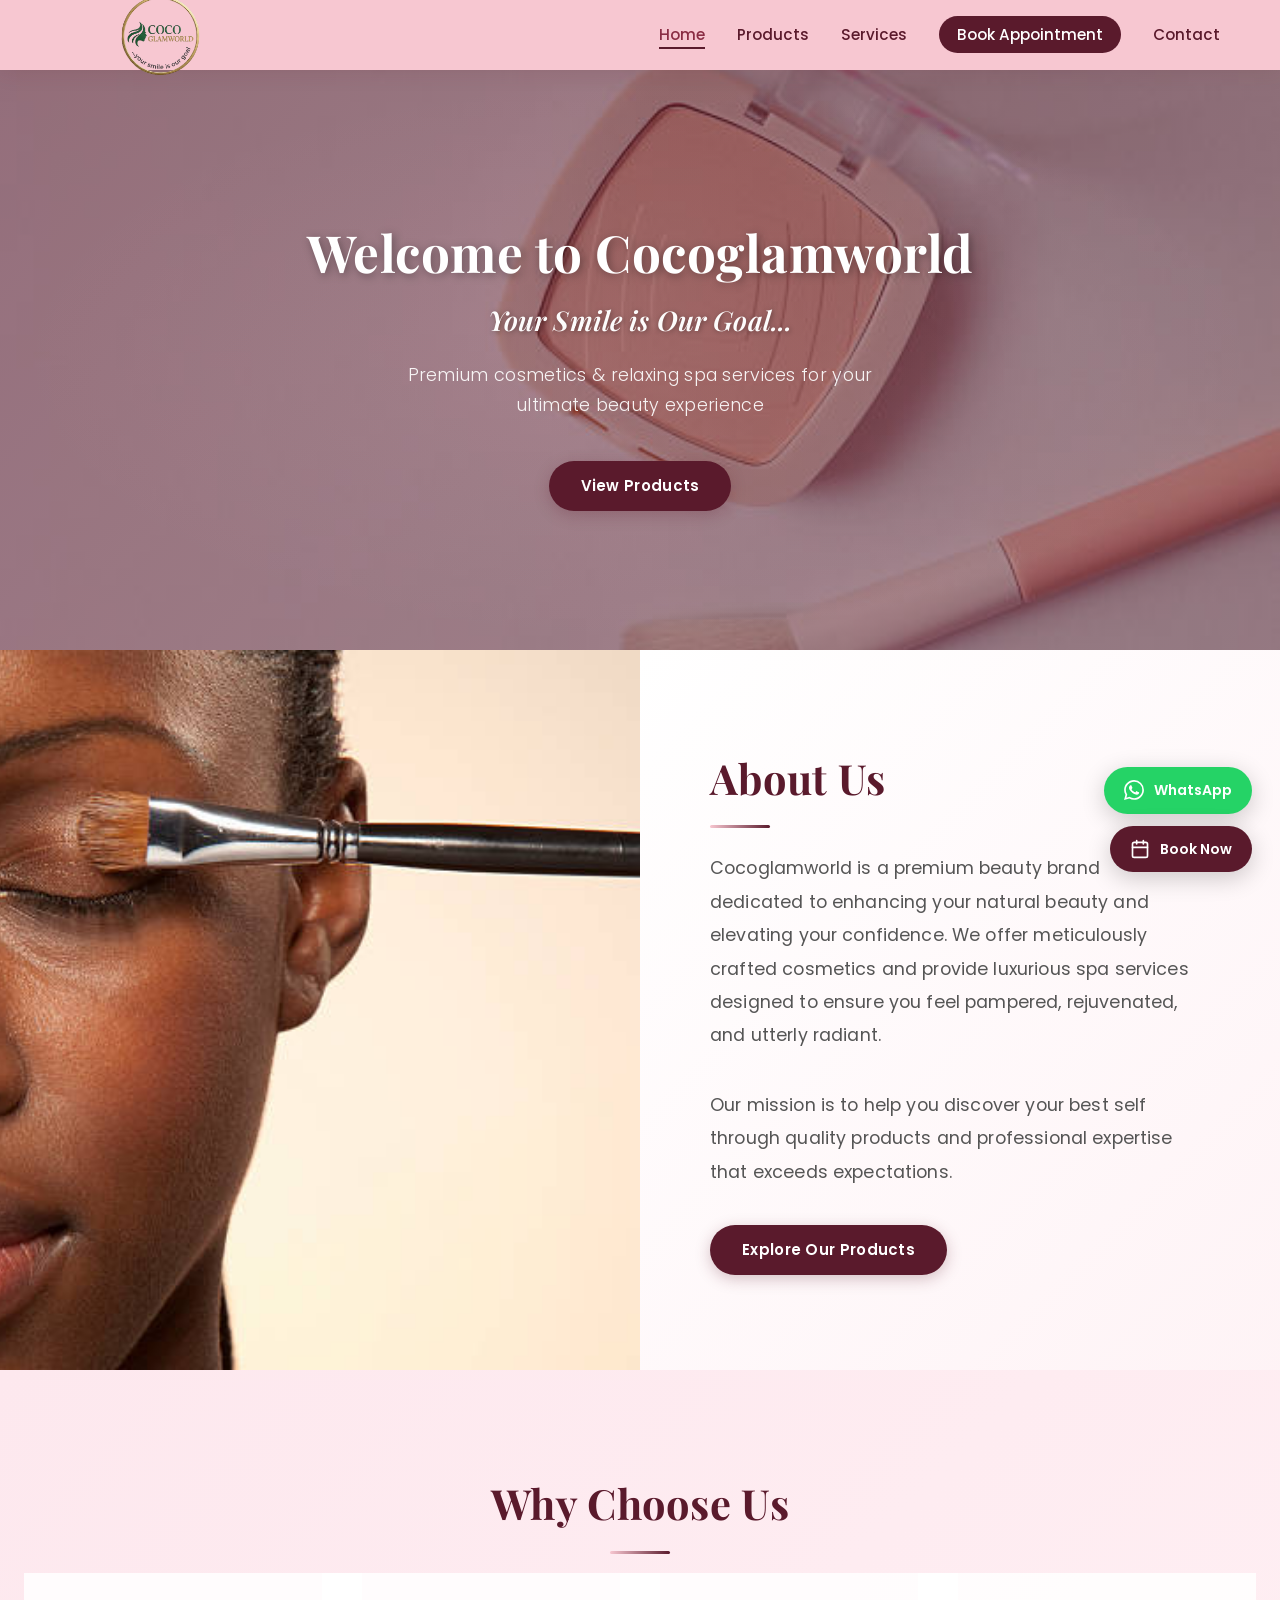
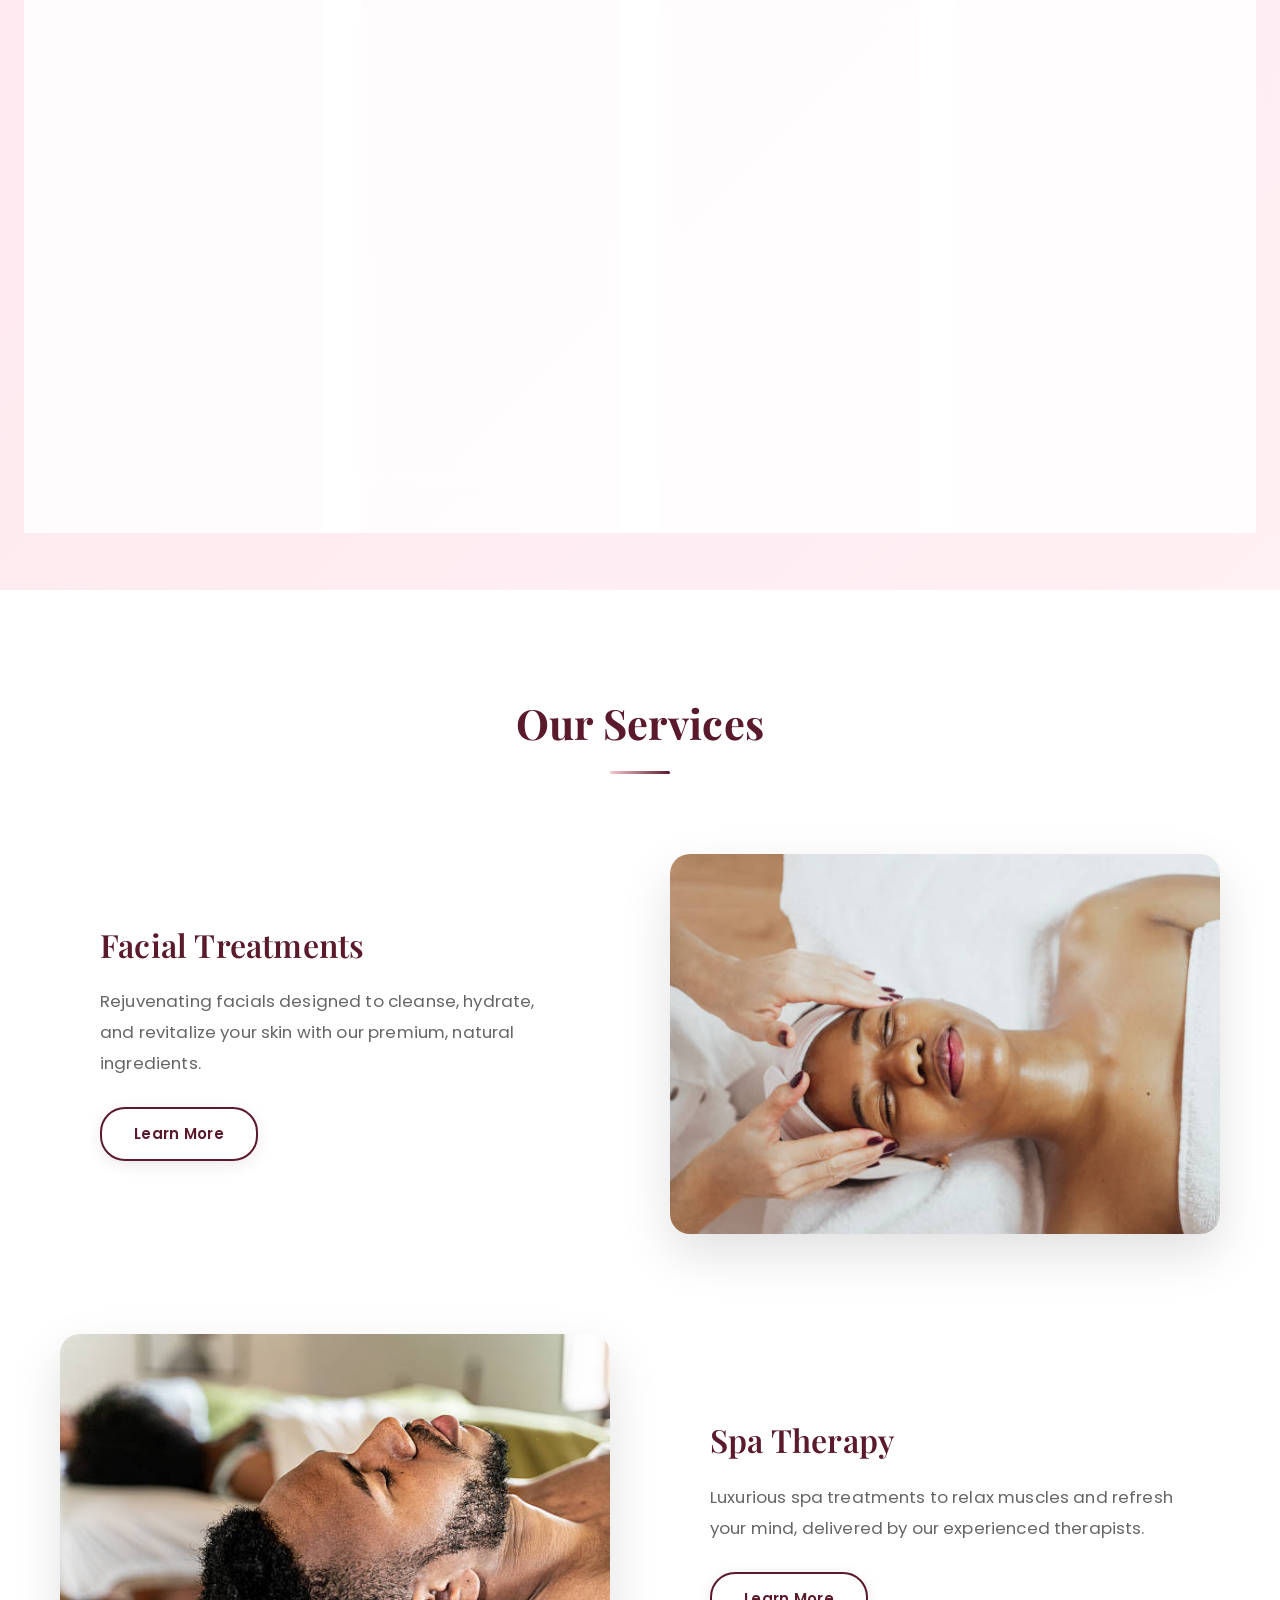
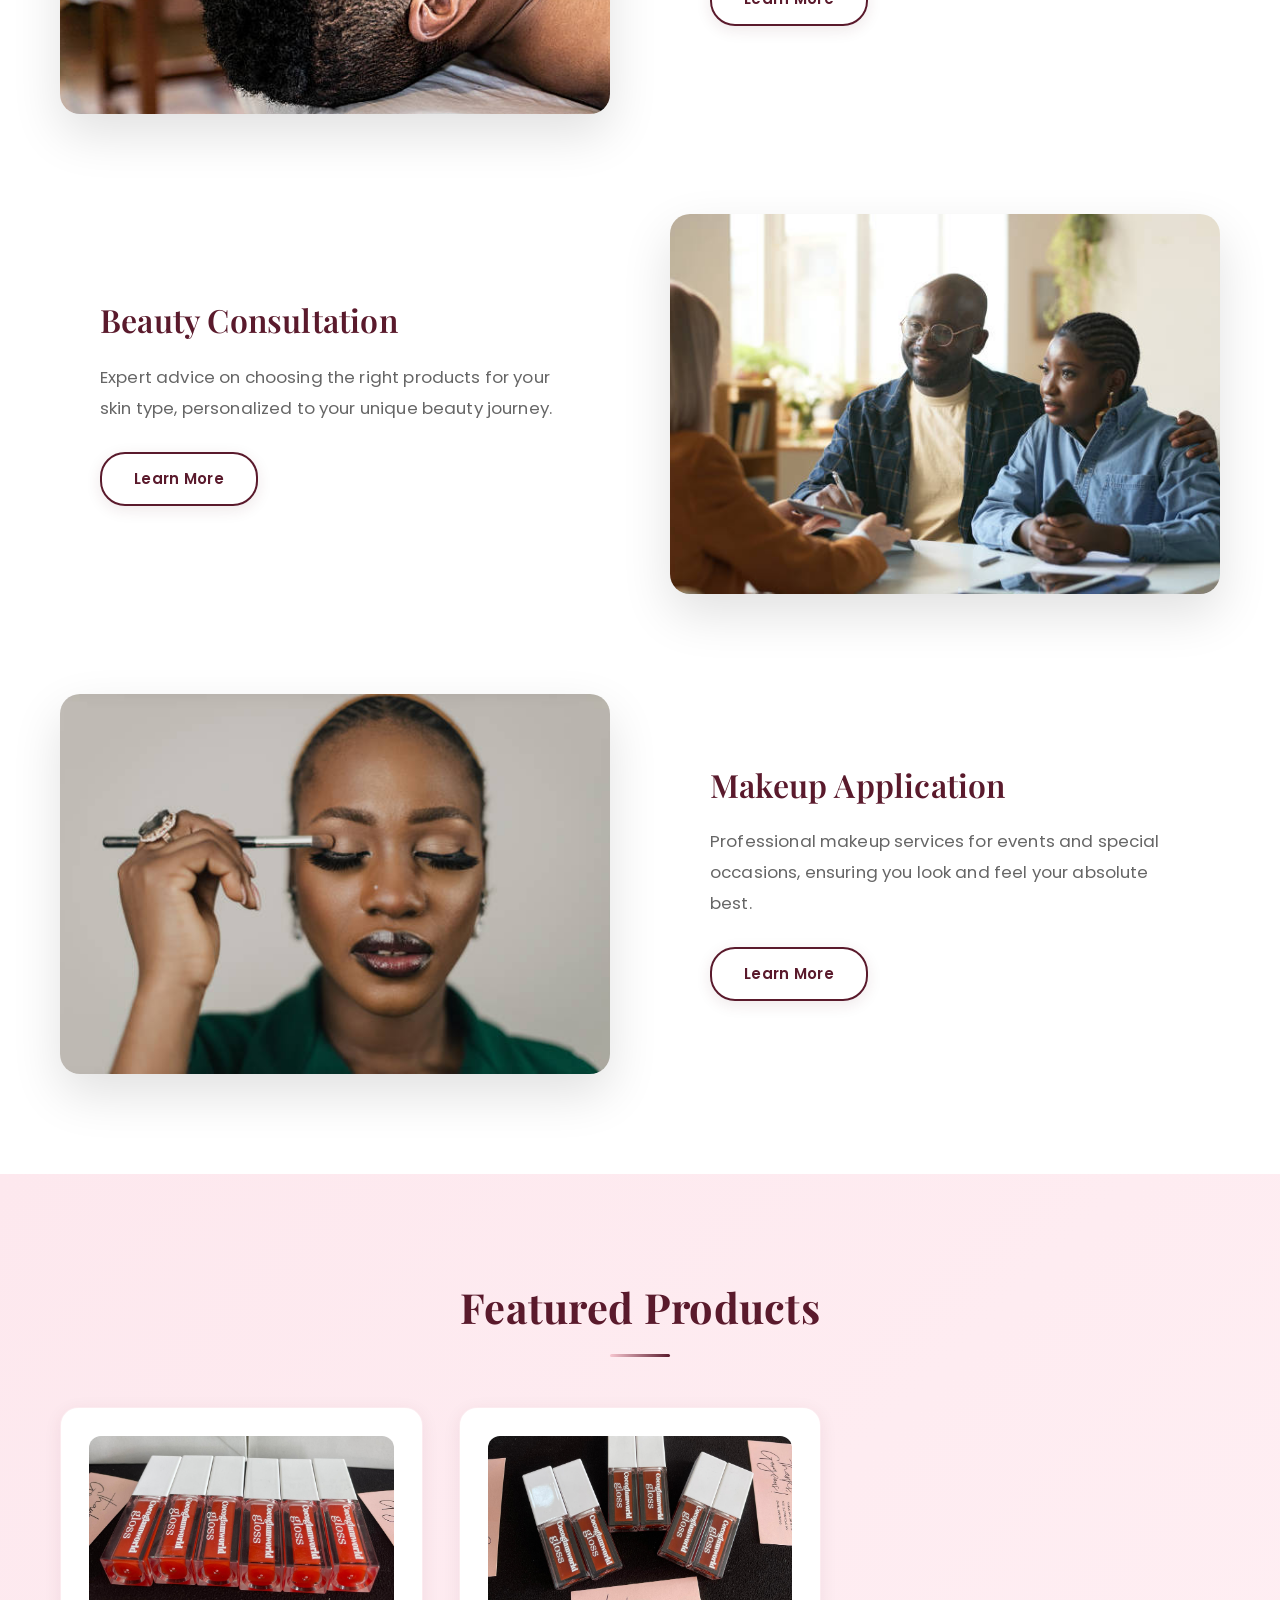
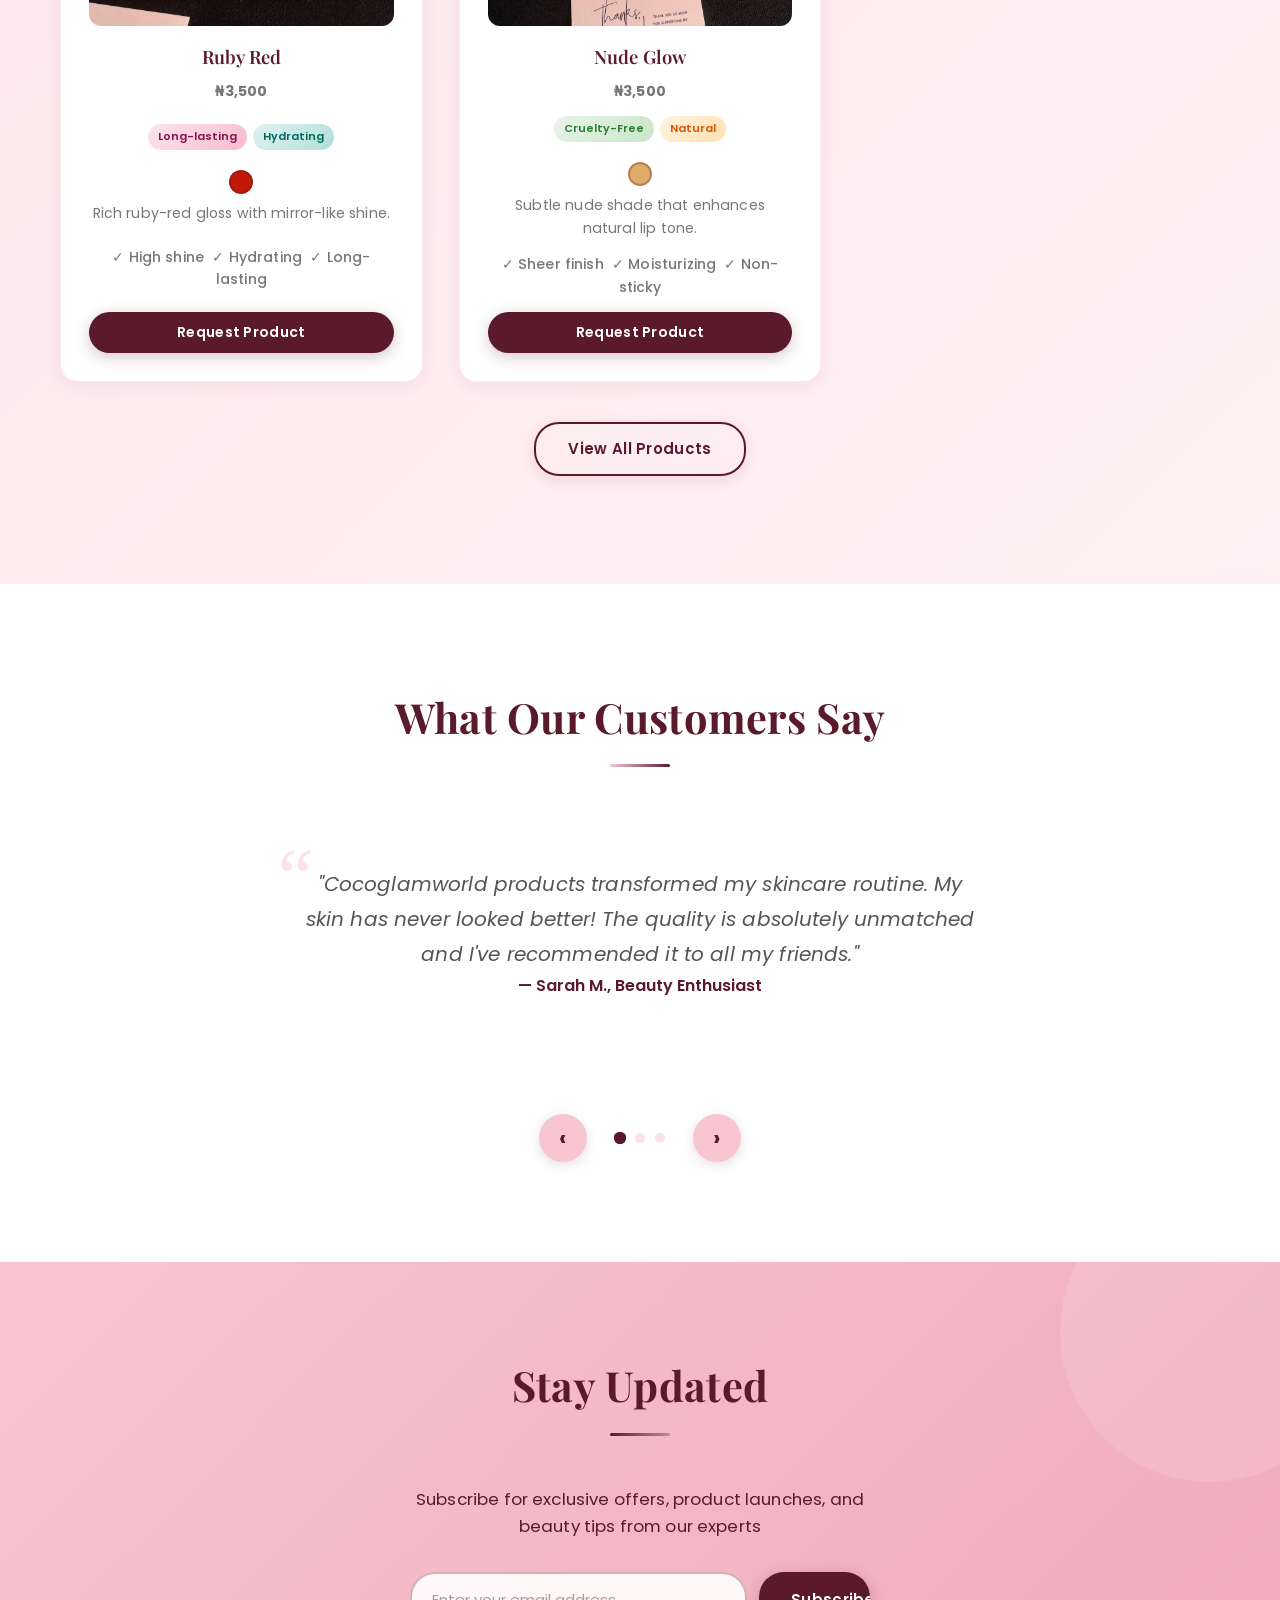
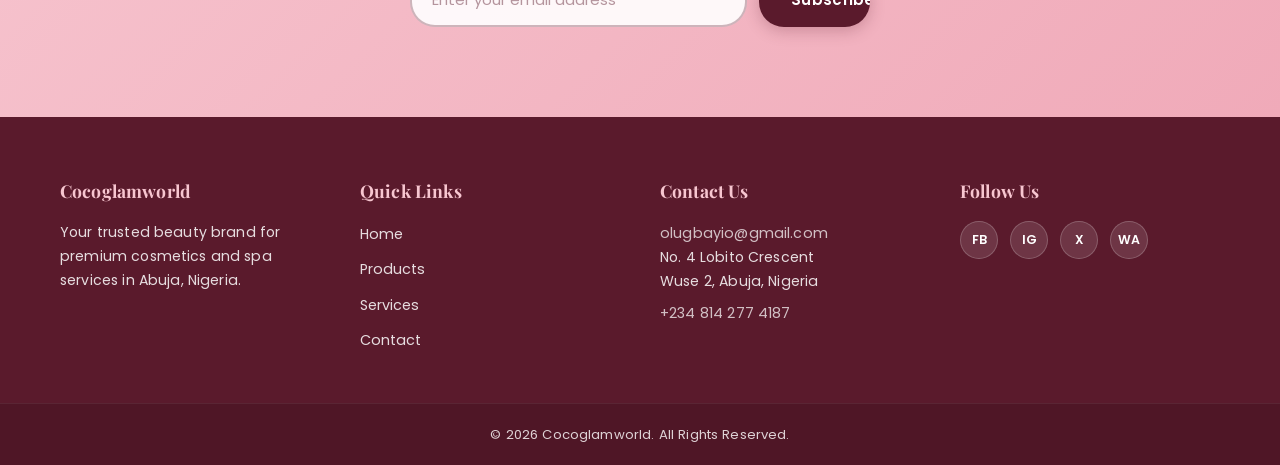
==== commit 1bd78f83: "Final commit" ====
--- a/index.html
+++ b/index.html
@@ -53,7 +53,7 @@
             <h1>Welcome to Cocoglamworld</h1>
             <p class="tagline">Your Smile is Our Goal...</p>
             <p class="hero-subtitle">Premium cosmetics &amp; relaxing spa services for your ultimate beauty experience</p>
-            <a href="products.html" class="btn btn-primary">Shop Now</a>
+            <a href="products.html" class="btn btn-primary">View Products</a>
         </div>
     </section>
 
--- a/style.css
+++ b/style.css
@@ -1368,6 +1368,7 @@
 .form-group {
     display: flex;
     flex-direction: column;
+    width: 100%;
 }
 
 .form-group label {
@@ -1376,6 +1377,7 @@
     font-size: 0.92rem;
     color: var(--dark-text);
 }
+
 
 .form-group input,
 .form-group select,
@@ -1402,7 +1404,7 @@
 /* Order Form */
 .order-form {
     background-color: var(--light-bg);
-    padding: 70px 20px;
+    padding: 70px 20px 40px;
 }
 
 .order-form h2 {
@@ -1410,8 +1412,61 @@
 }
 
 .order-form-element {
-    max-width: 560px;
+    max-width: 680px;
+    width: 100%;
     margin: 30px auto 0;
+}
+
+.order-form-element > .form-group {
+    width: 100%;
+}
+
+/* Selected Item Display */
+.selected-item-display {
+    background: #fff;
+    border-radius: 10px;
+    padding: 16px;
+    border: 2px solid #e8d5d9;
+    font-size: 15px;
+}
+
+.selected-item-display p {
+    margin: 8px 0;
+    line-height: 1.4;
+    color: var(--dark-text);
+}
+
+.selected-item-display strong {
+    color: var(--secondary-color);
+    font-weight: 600;
+}
+
+/* Quantity Input Styling */
+.quantity-input {
+    width: 100%;
+}
+
+
+.order-form .form-group:first-of-type {
+    align-items: flex-start;
+}
+
+.order-form .form-group:first-of-type > div {
+    display: flex;
+    gap: 12px;
+    flex-wrap: wrap;
+    width: 100%;
+    align-items: center;
+}
+
+.order-form .form-group button {
+    min-width: 150px;
+    flex: 0 1 auto;
+}
+
+
+.order-form .form-success {
+    text-align: center;
 }
 
 /* Form error */
@@ -1609,6 +1664,12 @@
     font-size: 0.82rem;
     opacity: 0.8;
     border-top: 1px solid rgba(255,255,255,0.08);
+}
+
+#checkoutIntro {
+    background-color: white;
+    padding: 80px 20px;
+    text-align: center;
 }
 
 /* =============================================
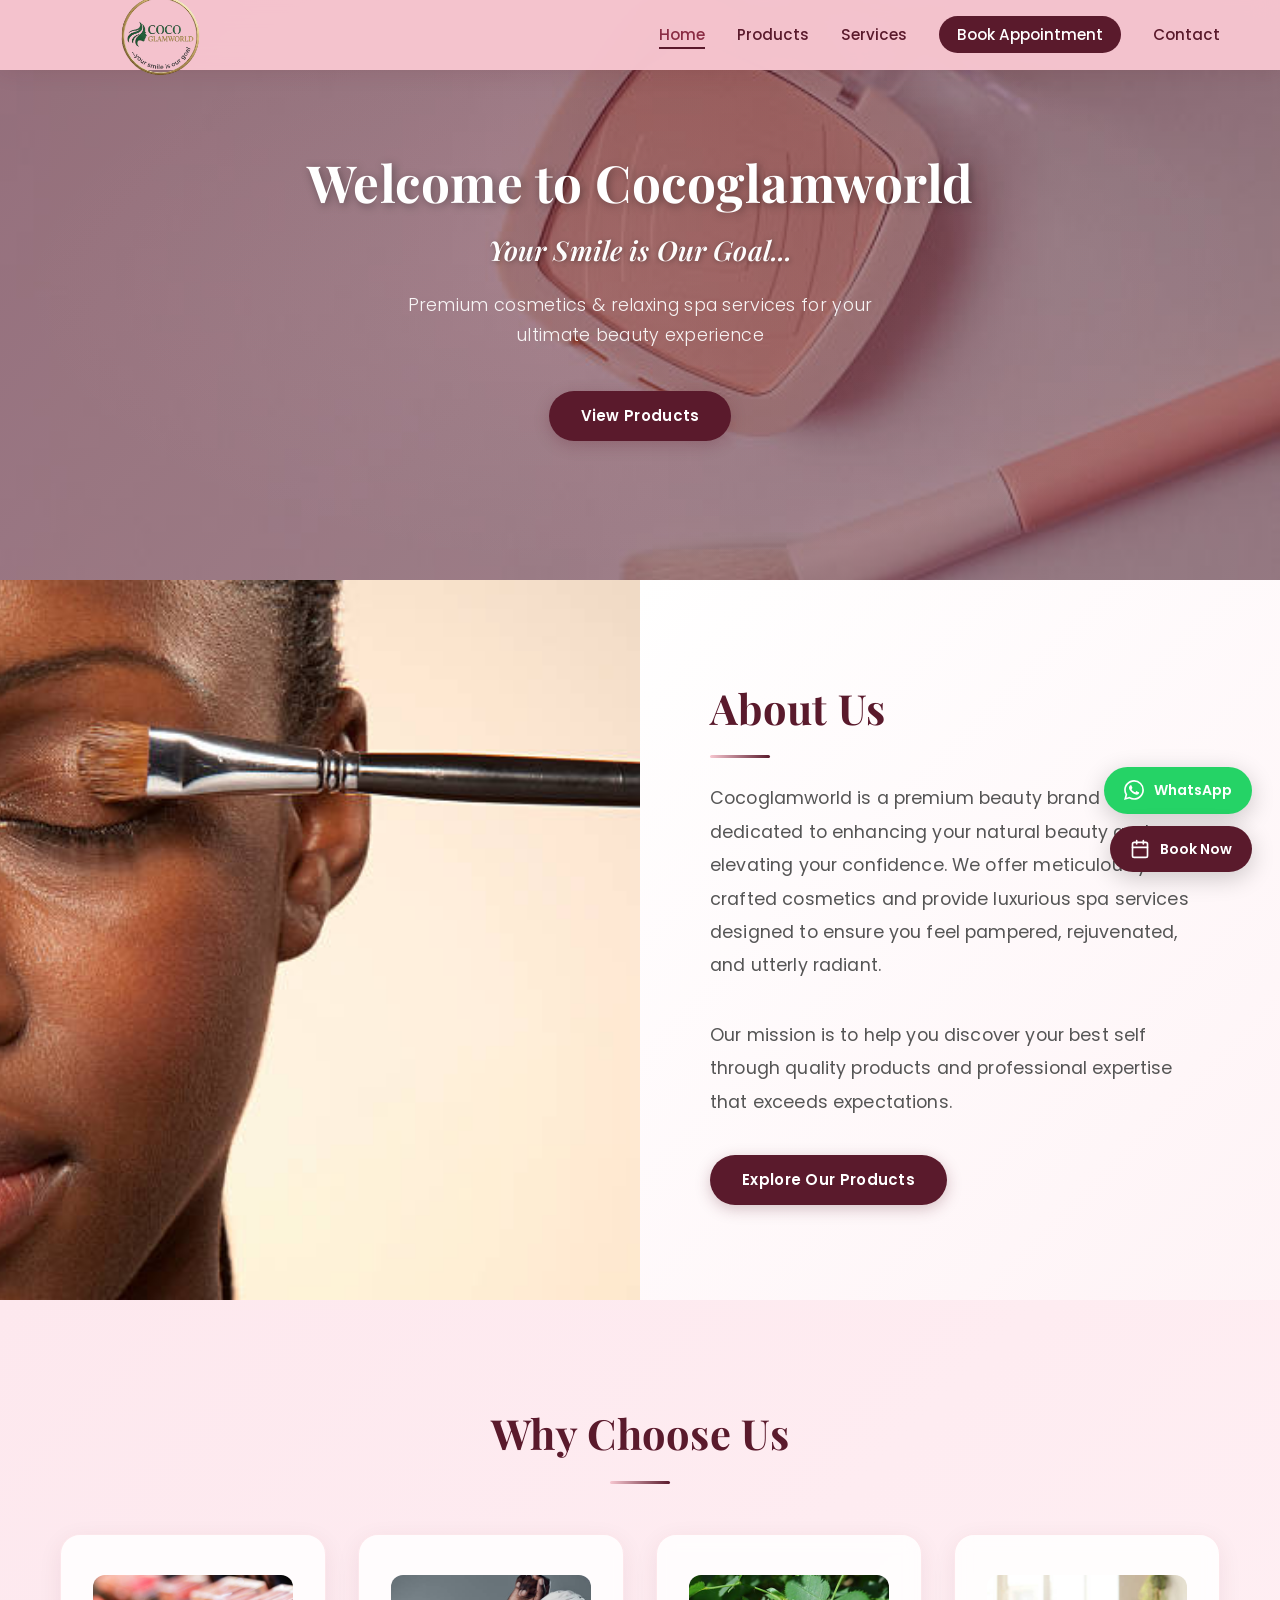
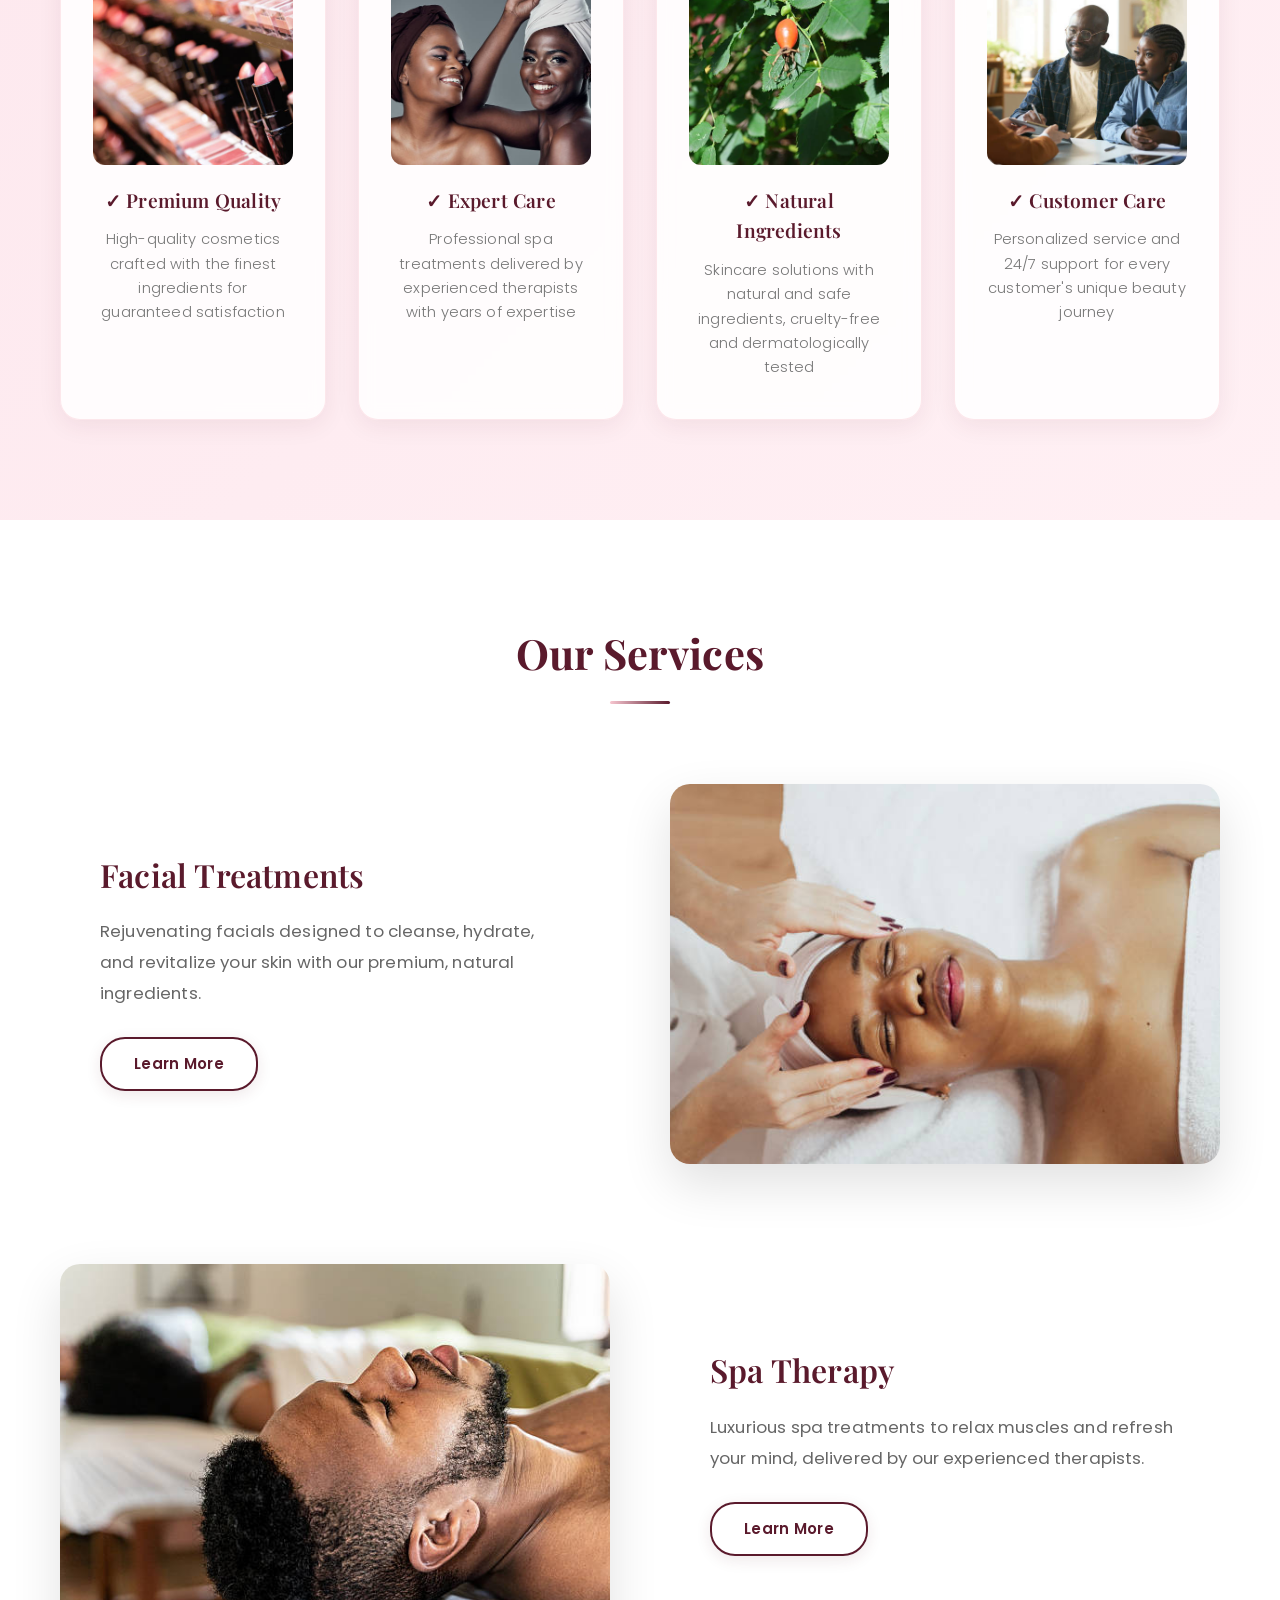
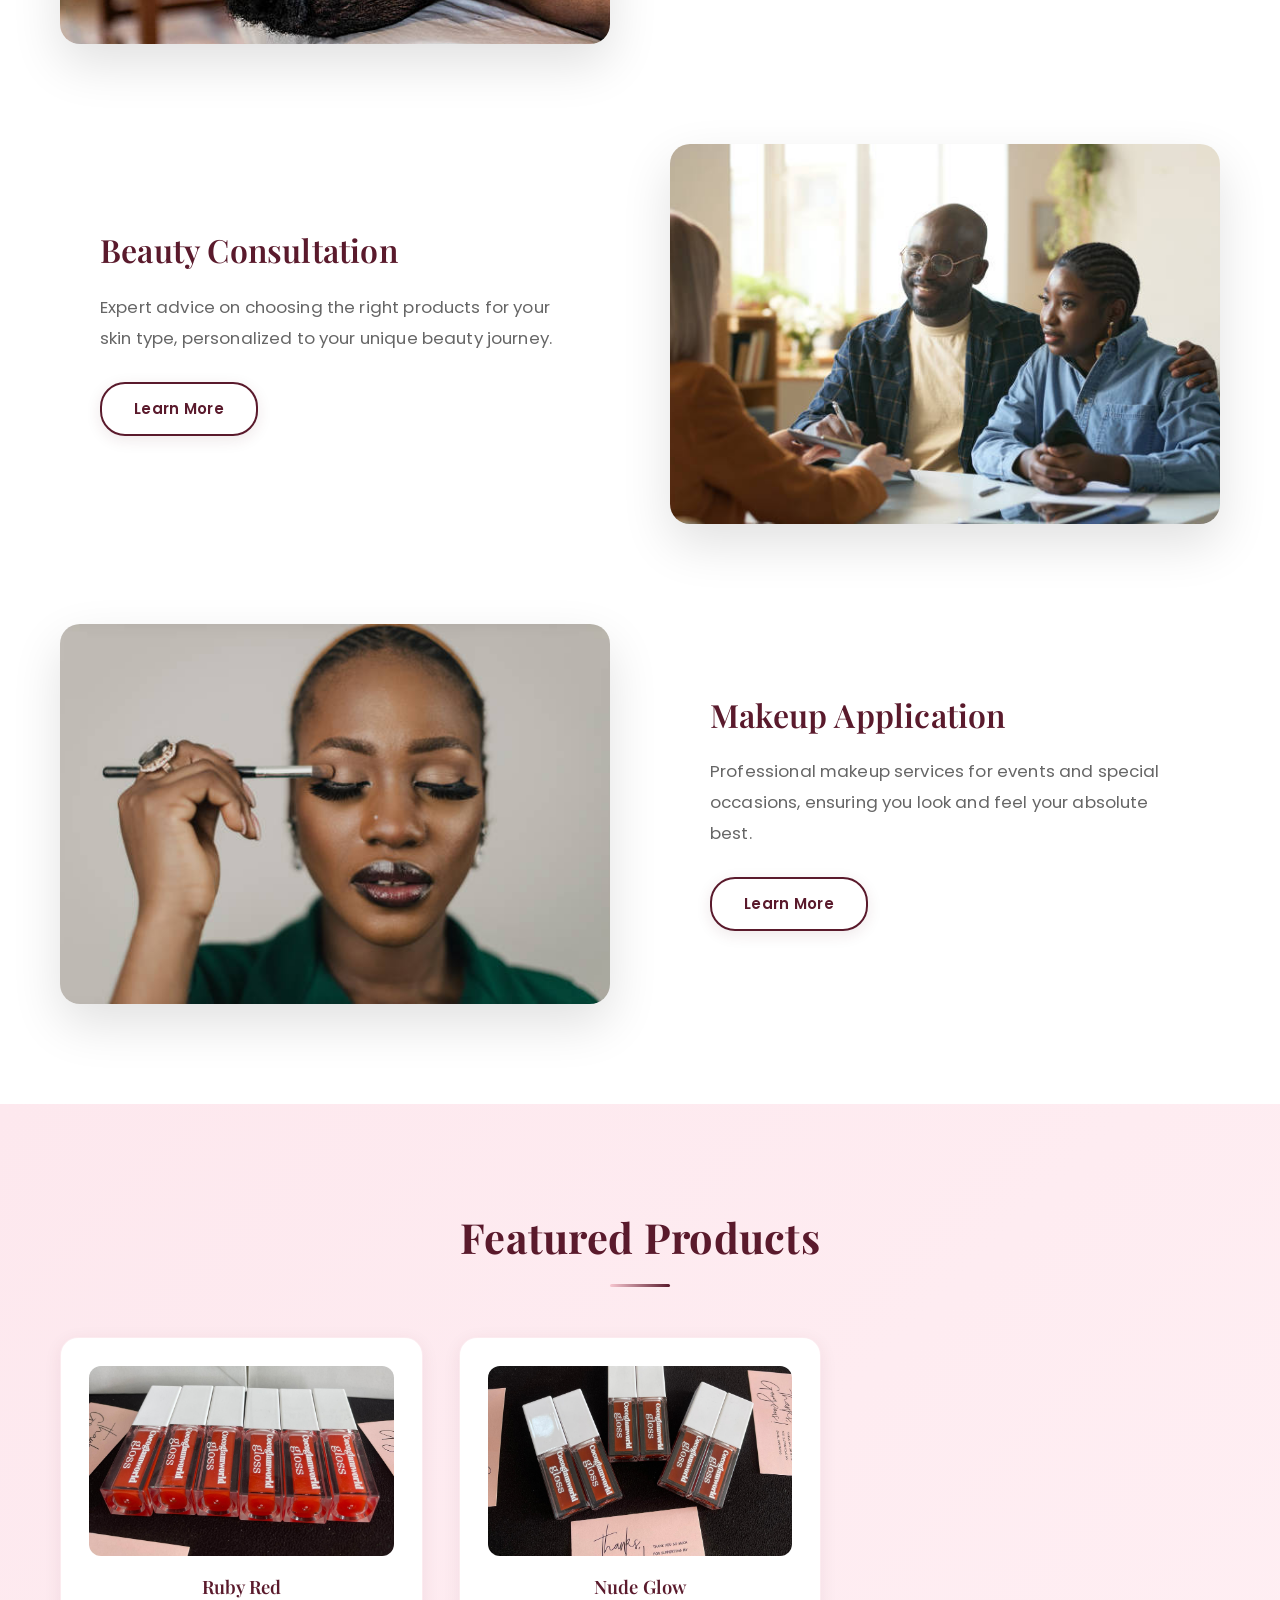
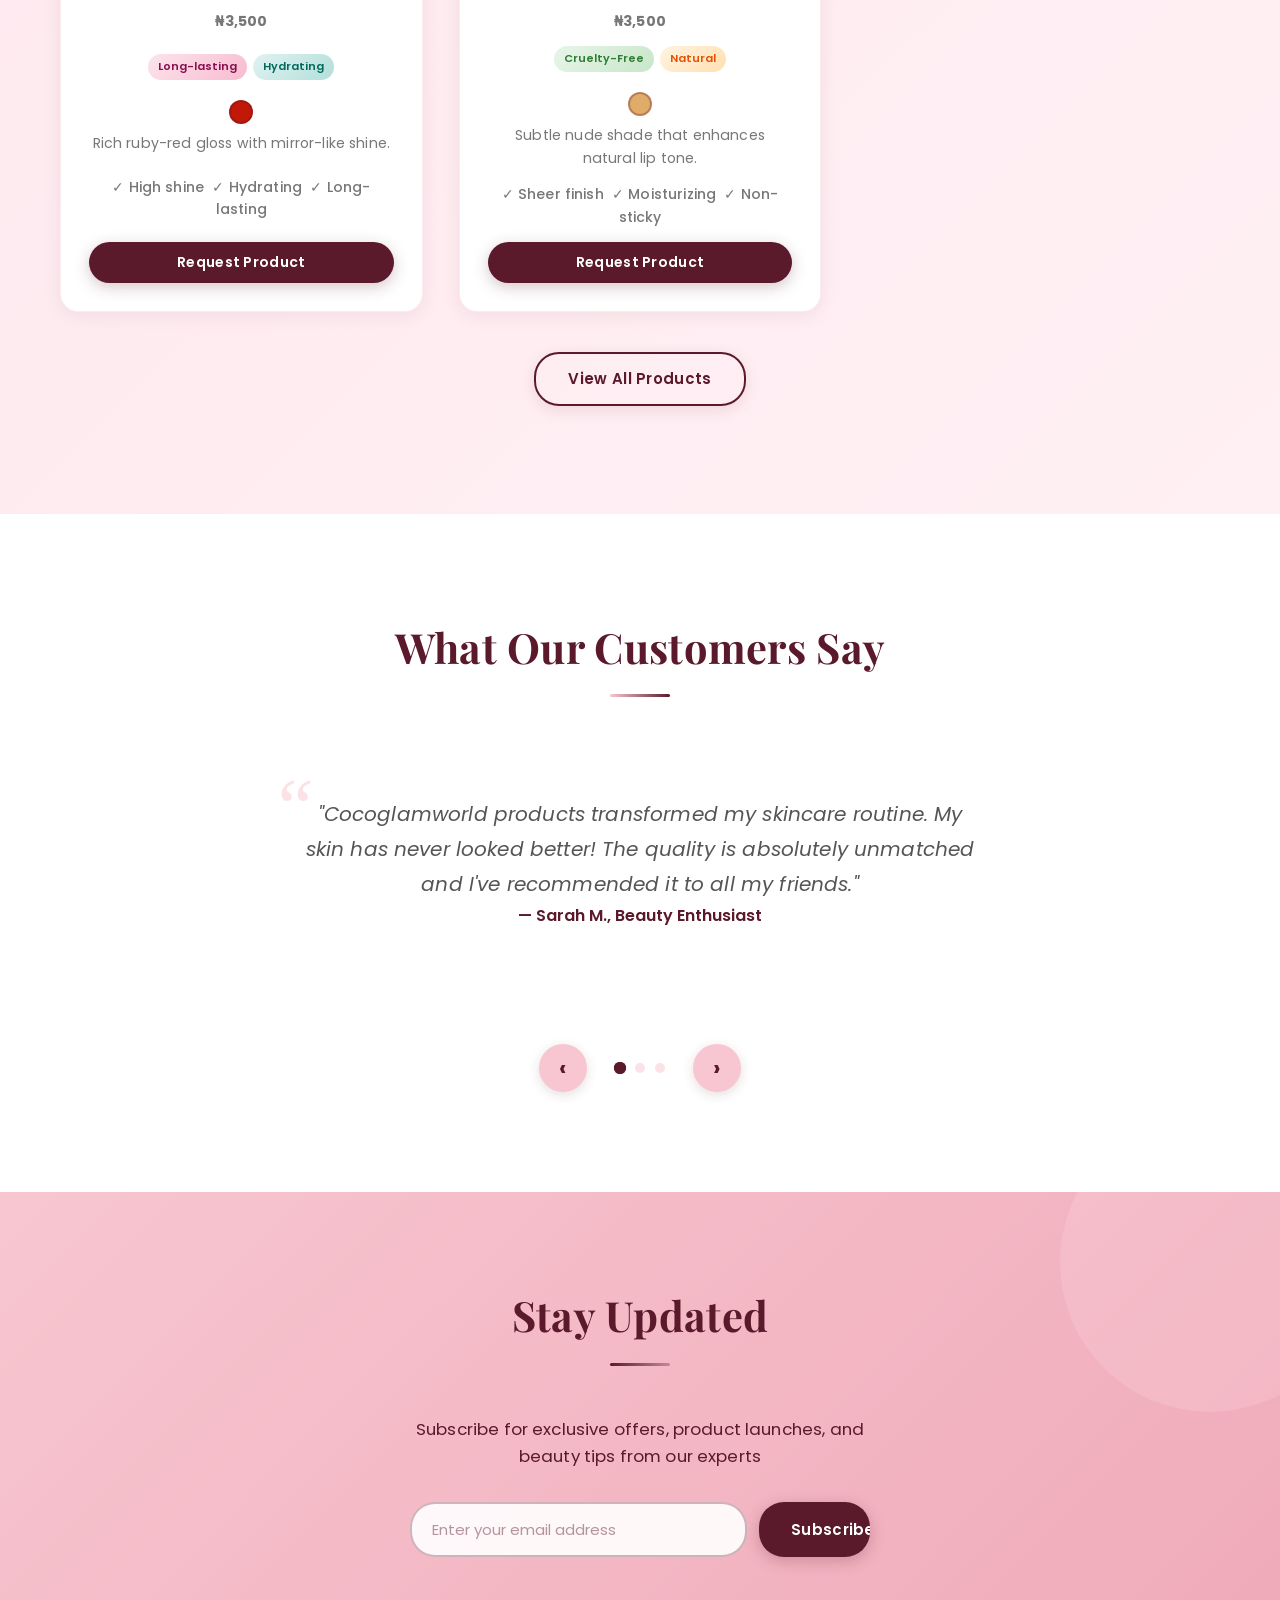
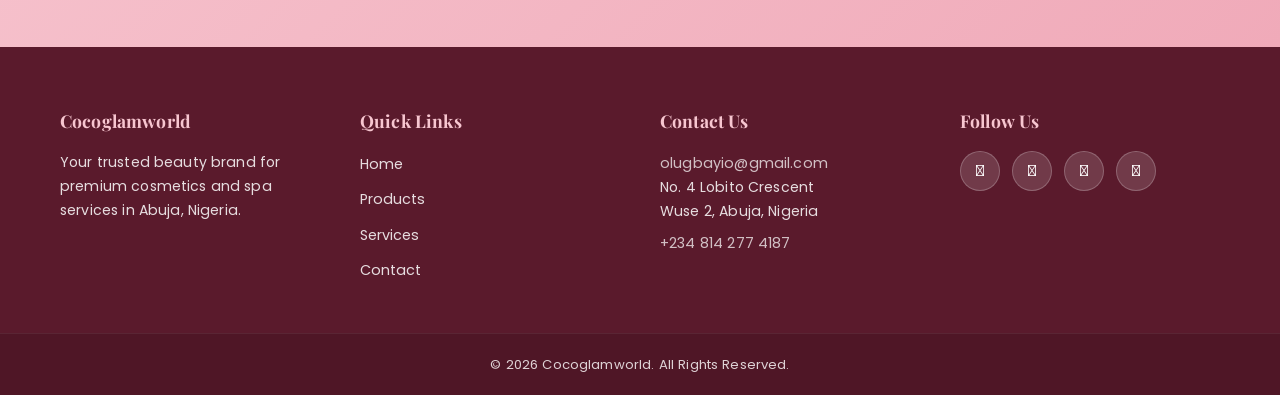
==== commit f3ab1cab: "Final commit" ====
--- a/index.html
+++ b/index.html
@@ -22,6 +22,7 @@
     <link rel="canonical" href="https://stonecod.github.io/CocoGlamWorld/">
     <title>Cocoglamworld - Premium Cosmetics & Spa Services</title>
     <link href="https://fonts.googleapis.com/css2?family=Playfair+Display:ital,wght@0,600;0,700;0,800;1,600&family=Poppins:wght@300;400;500;600;700&display=swap" rel="stylesheet">
+    <link rel="stylesheet" href="https://cdnjs.cloudflare.com/ajax/libs/font-awesome/6.5.0/css/all.min.css" integrity="sha512-o8U0q/bnuo0oH6bOCV0pzezUjIk4XwhOKQQ1MlQxfgCEibD+l6p/52tA1edQS5mKJKjzLKfKbgCorMR+N2vYLg==" crossorigin="anonymous" referrerpolicy="no-referrer" />
     <link rel="stylesheet" href="style.css">
 </head>
 <body>
@@ -256,11 +257,19 @@
             </div>
             <div class="footer-section">
                 <h4>Follow Us</h4>
-                <div class="social-links">
-                    <a href="https://facebook.com" target="_blank" rel="noopener noreferrer" aria-label="Facebook">FB</a>
-                    <a href="https://instagram.com" target="_blank" rel="noopener noreferrer" aria-label="Instagram">IG</a>
-                    <a href="https://twitter.com" target="_blank" rel="noopener noreferrer" aria-label="Twitter/X">X</a>
-                    <a href="https://wa.me/2348142774187" target="_blank" rel="noopener noreferrer" aria-label="WhatsApp">WA</a>
+                <div class="social-icons">
+                    <a href="https://facebook.com" target="_blank" rel="noopener noreferrer" aria-label="Facebook">
+                        <i class="fab fa-facebook-f" aria-hidden="true"></i>
+                    </a>
+                    <a href="https://instagram.com" target="_blank" rel="noopener noreferrer" aria-label="Instagram">
+                        <i class="fab fa-instagram" aria-hidden="true"></i>
+                    </a>
+                    <a href="https://twitter.com" target="_blank" rel="noopener noreferrer" aria-label="Twitter/X">
+                        <i class="fab fa-twitter" aria-hidden="true"></i>
+                    </a>
+                    <a href="https://wa.me/2348142774187" target="_blank" rel="noopener noreferrer" aria-label="WhatsApp">
+                        <i class="fab fa-whatsapp" aria-hidden="true"></i>
+                    </a>
                 </div>
             </div>
         </div>
@@ -271,13 +280,13 @@
 
     <!-- Floating Action Buttons -->
     <div class="floating-actions">
-        <a href="https://wa.me/2348142774187" class="fab fab-whatsapp" target="_blank" rel="noopener noreferrer" aria-label="Chat on WhatsApp">
+        <a href="https://wa.me/2348142774187" class="fab-button fab-whatsapp" target="_blank" rel="noopener noreferrer" aria-label="Chat on WhatsApp">
             <svg viewBox="0 0 24 24" fill="currentColor" xmlns="http://www.w3.org/2000/svg">
                 <path d="M17.472 14.382c-.297-.149-1.758-.867-2.03-.967-.273-.099-.471-.148-.67.15-.197.297-.767.966-.94 1.164-.173.199-.347.223-.644.075-.297-.15-1.255-.463-2.39-1.475-.883-.788-1.48-1.761-1.653-2.059-.173-.297-.018-.458.13-.606.134-.133.298-.347.446-.52.149-.174.198-.298.298-.497.099-.198.05-.371-.025-.52-.075-.149-.669-1.612-.916-2.207-.242-.579-.487-.5-.669-.51-.173-.008-.371-.01-.57-.01-.198 0-.52.074-.792.372-.272.297-1.04 1.016-1.04 2.479 0 1.462 1.065 2.875 1.213 3.074.149.198 2.096 3.2 5.077 4.487.709.306 1.262.489 1.694.625.712.227 1.36.195 1.871.118.571-.085 1.758-.719 2.006-1.413.248-.694.248-1.289.173-1.413-.074-.124-.272-.198-.57-.347m-5.421 7.403h-.004a9.87 9.87 0 01-5.031-1.378l-.361-.214-3.741.982.998-3.648-.235-.374a9.86 9.86 0 01-1.51-5.26c.001-5.45 4.436-9.884 9.888-9.884 2.64 0 5.122 1.03 6.988 2.898a9.825 9.825 0 012.893 6.994c-.003 5.45-4.437 9.884-9.885 9.884m8.413-18.297A11.815 11.815 0 0012.05 0C5.495 0 .16 5.335.157 11.892c0 2.096.547 4.142 1.588 5.945L.057 24l6.305-1.654a11.882 11.882 0 005.683 1.448h.005c6.554 0 11.89-5.335 11.893-11.893a11.821 11.821 0 00-3.48-8.413z"/>
             </svg>
             <span>WhatsApp</span>
         </a>
-        <a href="checkout.html" class="fab fab-book" aria-label="Book Appointment">
+        <a href="checkout.html" class="fab-button fab-book" aria-label="Book Appointment">
             <svg viewBox="0 0 24 24" fill="none" stroke="currentColor" stroke-width="2" stroke-linecap="round" stroke-linejoin="round" xmlns="http://www.w3.org/2000/svg">
                 <rect x="3" y="4" width="18" height="18" rx="2" ry="2"></rect>
                 <line x1="16" y1="2" x2="16" y2="6"></line>
--- a/style.css
+++ b/style.css
@@ -31,6 +31,7 @@
 
 html {
     scroll-behavior: smooth;
+    overflow-x: hidden;
 }
 
 body {
@@ -40,6 +41,10 @@
     font-weight: 400;
     overflow-x: hidden;
     padding-top: 70px;
+    margin: 0;
+    padding: 0;
+    width: 100%;
+    max-width: 100%;
 }
 
 p {
@@ -251,7 +256,7 @@
     align-items: flex-end;
 }
 
-.fab {
+.fab-button {
     display: flex;
     align-items: center;
     gap: 10px;
@@ -265,7 +270,7 @@
     white-space: nowrap;
 }
 
-.fab:hover {
+.fab-button:hover {
     transform: translateY(-3px) scale(1.03);
     box-shadow: 0 10px 30px rgba(0,0,0,0.25);
 }
@@ -280,7 +285,7 @@
     color: white;
 }
 
-.fab svg {
+.fab-button svg {
     width: 20px;
     height: 20px;
     flex-shrink: 0;
@@ -1411,6 +1416,54 @@
     text-align: center;
 }
 
+.order-form-element form {
+    background: white;
+    border-radius: 28px;
+    padding: 38px 34px;
+    box-shadow: 0 24px 65px rgba(90, 26, 44, 0.08);
+    border: 1px solid rgba(90, 26, 44, 0.08);
+}
+
+.order-form-element form .form-group {
+    margin-bottom: 22px;
+}
+
+.order-form-element form .form-group:last-child {
+    margin-bottom: 0;
+}
+
+.order-form .quantity-input {
+    height: 52px;
+    border-radius: 14px;
+    border: 2px solid #e8d5d9;
+    width: 100%;
+    font-size: 1rem;
+    padding: 12px 14px;
+}
+
+.order-form .quantity-input::-webkit-outer-spin-button,
+.order-form .quantity-input::-webkit-inner-spin-button {
+    -webkit-appearance: none;
+    margin: 0;
+}
+
+.order-form .quantity-input[type=number] {
+    -moz-appearance: textfield;
+}
+
+#checkoutIntro {
+    background-color: #fff;
+    padding: 26px 32px;
+    border-radius: 20px;
+    border: 1px solid rgba(90, 26, 44, 0.12);
+    box-shadow: 0 14px 40px rgba(90, 26, 44, 0.06);
+    margin-bottom: 34px;
+    color: #555;
+    max-width: 960px;
+    margin-left: auto;
+    margin-right: auto;
+}
+
 .order-form-element {
     max-width: 680px;
     width: 100%;
@@ -1625,36 +1678,45 @@
     padding-left: 4px;
 }
 
-/* Social Links - Icon Buttons */
+/* Social Links / Social Icons - Icon Buttons */
+.social-icons,
 .social-links {
     display: flex;
     gap: 12px;
     flex-wrap: wrap;
 }
 
+.social-icons a,
 .social-links a {
     display: flex;
     align-items: center;
     justify-content: center;
-    width: 38px;
-    height: 38px;
+    width: 40px;
+    height: 40px;
+    min-width: 40px;
+    min-height: 40px;
     border-radius: 50%;
-    background: rgba(255,255,255,0.12);
+    background: rgba(255,255,255,0.14);
     color: white !important;
-    font-size: 0.78rem;
+    font-size: 1rem;
     font-weight: 600;
-    border: 1px solid rgba(255,255,255,0.2);
+    border: 1px solid rgba(255,255,255,0.22);
     transition: background 0.3s ease, transform 0.3s ease !important;
-    padding-left: 0 !important;
+    padding: 0;
     letter-spacing: 0;
     text-decoration: none;
 }
 
+.social-icons a i,
+.social-links a i {
+    font-size: 1rem;
+}
+
+.social-icons a:hover,
 .social-links a:hover {
     background: var(--primary-color);
     color: var(--secondary-color) !important;
     transform: translateY(-3px) !important;
-    padding-left: 0 !important;
 }
 
 .footer-bottom {
@@ -1774,11 +1836,11 @@
         right: 16px;
     }
 
-    .fab span {
+    .fab-button span {
         display: none;
     }
 
-    .fab {
+    .fab-button {
         width: 52px;
         height: 52px;
         padding: 0;
@@ -1910,6 +1972,7 @@
     }
 
     /* Social links on mobile */
+    .social-icons a,
     .social-links a {
         width: 36px;
         height: 36px;
